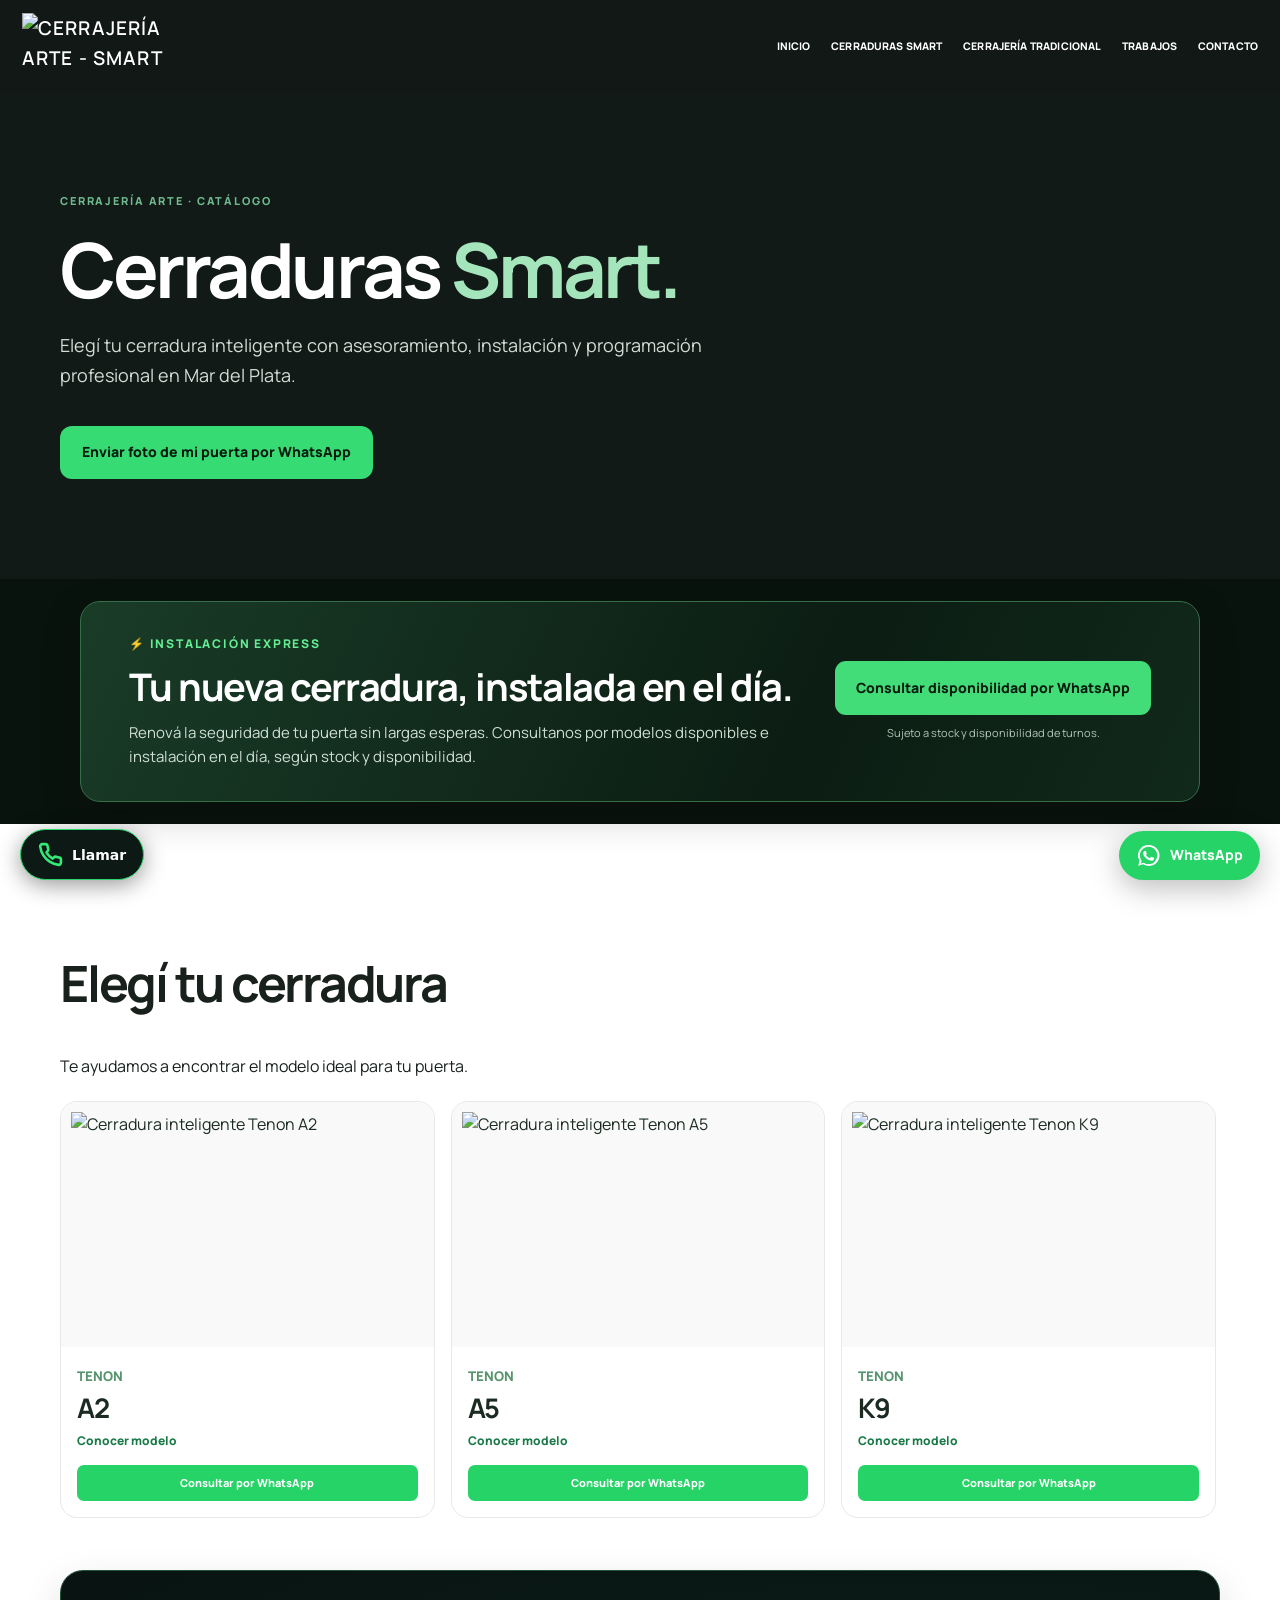
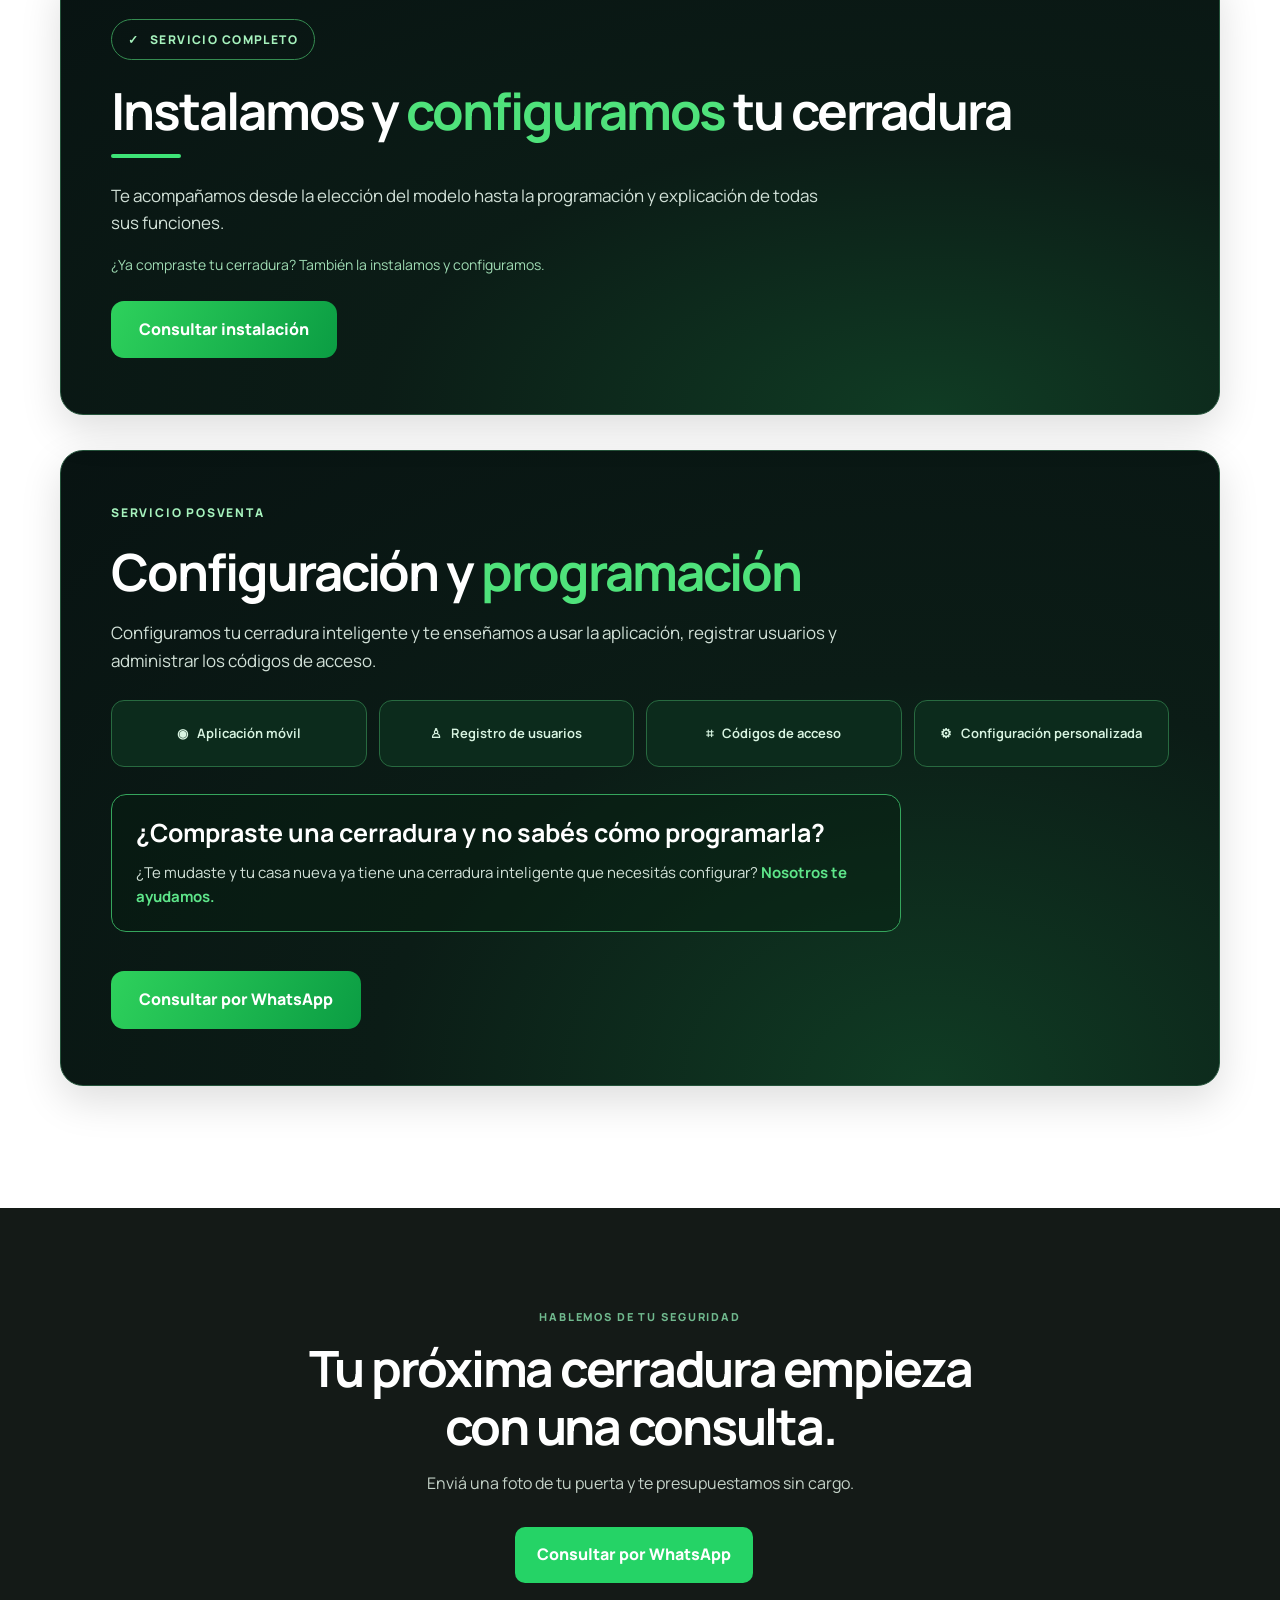
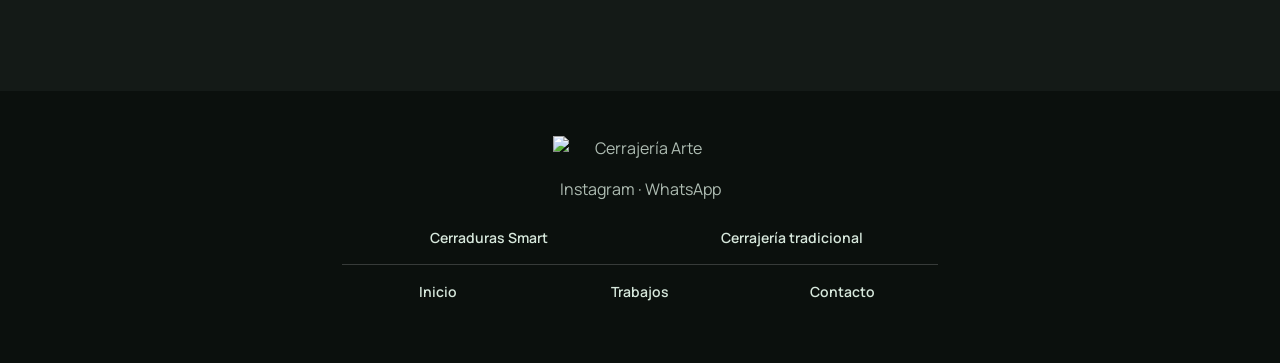
==== cerraduras.html @ bc702920 "Mejorar catálogo con consulta directa por foto de puerta" ====
<!doctype html><html lang="es"><head><meta charset="utf-8"><meta name="viewport" content="width=device-width,initial-scale=1"><meta http-equiv="Cache-Control" content="no-cache, no-store, must-revalidate"><title>Catálogo de cerraduras inteligentes | Cerrajería Arte</title><meta name="description" content="Cerrajería Arte en Mar del Plata. Venta, instalación y programación de cerraduras inteligentes Tenon y cerrajería tradicional."><link rel="stylesheet" href="styles.css?v=peek-20261108-19"><style id="mobile-nav-uniform">@media(max-width:767px){body>header nav.main-nav{display:grid!important;grid-template-columns:repeat(2,minmax(0,1fr))!important;gap:8px!important;width:100%!important}body>header nav.main-nav>.nav-dropdown{grid-area:1/1!important}body>header nav.main-nav>a[href*="#servicios"]{grid-area:1/2!important}body>header nav.main-nav>a[href="index.html"]{grid-area:2/1!important}body>header nav.main-nav>a[href*="#trabajos"]{grid-area:2/2!important}body>header nav.main-nav>a[href*="wa.me"]{grid-area:3/1/4/3!important}body>header nav.main-nav>a,body>header nav.main-nav>.nav-dropdown{box-sizing:border-box!important;display:flex!important;align-items:center!important;justify-content:center!important;min-width:0!important;width:100%!important;height:48px!important;min-height:48px!important;padding:5px 7px!important;margin:0!important;border:1px solid #63796a!important;border-radius:9px!important;background:#1b2c21!important;color:#fff!important;box-shadow:none!important;text-align:center!important}body>header nav.main-nav>.nav-dropdown>.nav-parent{display:flex!important;align-items:center!important;justify-content:center!important;box-sizing:border-box!important;width:100%!important;height:100%!important;margin:0!important;padding:0!important;border:0!important;border-radius:0!important;background:transparent!important;color:#fff!important;font-size:10px!important;font-weight:800!important;line-height:1.2!important;letter-spacing:0!important;white-space:normal!important}body>header nav.main-nav>a{font-size:10px!important;font-weight:800!important;line-height:1.2!important;letter-spacing:0!important;white-space:normal!important}body>header nav.main-nav>.nav-dropdown>.submenu{display:none!important}}</style><style id="catalog-mobile-peek-20261108">@media(max-width:767px){html body #modelos .products{display:flex!important;flex-wrap:nowrap!important;gap:11px!important;overflow-x:auto!important;scroll-snap-type:x mandatory!important;padding-right:0!important}html body #modelos .products>.product{flex:0 0 43%!important;width:43%!important;min-width:43%!important;max-width:43%!important;scroll-snap-align:start!important}}</style><style id="products-peek-20261108-final">@media(max-width:767px){html body .products#products-carousel,html body #modelos .products{display:flex!important;flex-wrap:nowrap!important;gap:10px!important;overflow-x:auto!important;scroll-snap-type:x mandatory!important;justify-content:flex-start!important}html body .products#products-carousel>a.product,html body #modelos .products>a.product{box-sizing:border-box!important;flex:0 0 39%!important;width:39%!important;min-width:39%!important;max-width:39%!important;scroll-snap-align:start!important}}</style><style id="catalog-install-no-image-20261108">body .catalog-install{display:block!important;position:relative!important;max-width:1200px!important;margin:35px auto!important;padding:0!important;min-height:0!important;overflow:hidden!important;border-radius:23px!important;border:1px solid #24533a!important;background:radial-gradient(ellipse at 75% 100%,#103c24 0%,#0b1c16 45%,#081312 100%)!important;box-shadow:0 15px 40px #0002!important}body .catalog-install>img{display:none!important}body .catalog-install .catalog-install-copy{box-sizing:border-box!important;width:100%!important;max-width:none!important;margin:0!important;padding:48px 50px!important;background:transparent!important;border:0!important;box-shadow:none!important;color:#fff!important}body .catalog-install .catalog-install-badge{display:inline-block!important;padding:10px 16px!important;border:1px solid #358c51!important;border-radius:50px!important;color:#a6f2bd!important;font-size:12px!important;font-weight:800!important;letter-spacing:.12em!important}body .catalog-install h2{font-size:clamp(32px,4vw,54px)!important;line-height:1.1!important;letter-spacing:-.04em!important;margin:22px 0 16px!important;color:#fff!important}body .catalog-install h2 em{font-style:normal!important;color:#4fe27b!important}body .catalog-install .catalog-install-rule{width:70px!important;height:4px!important;border-radius:8px!important;background:#3ee477!important;margin:0 0 24px!important}body .catalog-install p{color:#d2e1d8!important;line-height:1.6!important;max-width:720px!important;font-size:17px!important;margin:0 0 18px!important}body .catalog-install .catalog-install-extra{font-size:14px!important;color:#9fdbb3!important}body .catalog-install .btn{display:inline-flex!important;align-items:center!important;justify-content:center!important;padding:16px 28px!important;border-radius:13px!important;background:linear-gradient(115deg,#2ed15c,#0b9d43)!important;color:#fff!important;font-weight:800!important;text-decoration:none!important;margin-top:6px!important}@media(max-width:767px){body .catalog-install{margin:25px 14px!important;border-radius:19px!important}body .catalog-install .catalog-install-copy{padding:29px 20px 31px!important}body .catalog-install h2{font-size:clamp(30px,7.3vw,40px)!important}body .catalog-install p{font-size:15px!important}body .catalog-install .catalog-install-extra{font-size:13px!important}body .catalog-install .btn{width:100%!important;box-sizing:border-box!important;font-size:15px!important}}</style><style id="programacion-dark-no-photo-20261108">body .programacion{display:block!important;max-width:1200px!important;min-height:0!important;margin:32px auto!important;padding:0!important;overflow:hidden!important;border-radius:23px!important;border:1px solid #24533a!important;background:radial-gradient(ellipse at 75% 100%,#103c24 0%,#0b1c16 45%,#081312 100%)!important;color:#fff!important;box-shadow:0 15px 40px #0002!important}body .programacion>img{display:none!important}body .programacion .programacion-inner{display:block!important;width:100%!important;max-width:none!important;box-sizing:border-box!important;margin:0!important;padding:48px 50px!important;background:transparent!important}body .programacion .programacion-label{color:#a6f2bd!important;font-size:12px!important;font-weight:800!important;letter-spacing:.15em!important}body .programacion h2{font-size:clamp(32px,4vw,54px)!important;line-height:1.1!important;letter-spacing:-.04em!important;color:#fff!important;margin:18px 0 20px!important}body .programacion h2 em{color:#4fe27b!important;font-style:normal!important}body .programacion .programacion-lead{max-width:760px!important;font-size:17px!important;line-height:1.6!important;color:#d2e1d8!important;margin:0 0 26px!important}body .programacion-benefits{display:grid!important;grid-template-columns:repeat(4,minmax(0,1fr))!important;gap:12px!important;margin:22px 0 27px!important}body .programacion-benefits span{display:flex!important;align-items:center!important;justify-content:center!important;min-height:67px!important;box-sizing:border-box!important;padding:12px!important;border:1px solid #286a40!important;border-radius:13px!important;background:#0c2b1c!important;color:#d8f4e1!important;font-size:13px!important;font-weight:650!important;text-align:center!important}body .programacion-question{max-width:790px!important;padding:22px 24px!important;border:1px solid #35a55c!important;border-radius:15px!important;background:rgba(5,30,17,.4)!important;margin:0 0 25px!important}body .programacion-question strong{display:block!important;font-size:clamp(19px,2.2vw,25px)!important;color:#fff!important;line-height:1.3!important}body .programacion-question p{font-size:15px!important;color:#d2e1d8!important;line-height:1.6!important;margin:12px 0 0!important}body .programacion-question b{color:#5ee68a!important}body .programacion .programacion-btn{display:inline-flex!important;justify-content:center!important;align-items:center!important;padding:16px 28px!important;background:linear-gradient(115deg,#2ed15c,#0b9d43)!important;border-radius:13px!important;color:white!important;text-decoration:none!important;font-weight:800!important}@media(max-width:767px){body .programacion{margin:25px 14px!important;border-radius:19px!important}body .programacion .programacion-inner{padding:29px 20px 31px!important}body .programacion h2{font-size:clamp(30px,7.3vw,40px)!important}body .programacion .programacion-lead{font-size:15px!important}body .programacion-benefits{grid-template-columns:repeat(2,minmax(0,1fr))!important;gap:9px!important}body .programacion-benefits span{font-size:12px!important;padding:10px 8px!important;min-height:61px!important}body .programacion-question{padding:18px 16px!important}body .programacion-question strong{font-size:19px!important}body .programacion-question p{font-size:14px!important}body .programacion .programacion-btn{width:100%!important;box-sizing:border-box!important;font-size:15px!important}}</style><style id="arte-footer-menu-20261108">footer .arte-footer-nav{display:flex!important;justify-content:center!important;align-items:center!important;flex-wrap:wrap!important;gap:12px 28px!important;margin:25px auto 18px!important;padding:0 16px!important;max-width:850px!important}footer .arte-footer-nav a{color:#d7e8dc!important;text-decoration:none!important;font-size:14px!important;font-weight:600!important;line-height:1.6!important;transition:color .2s!important}footer .arte-footer-nav a:hover,footer .arte-footer-nav a:focus{color:#4fe27b!important}footer .footer-logo{display:block!important;margin-left:auto!important;margin-right:auto!important}@media(max-width:650px){footer .arte-footer-nav{display:grid!important;grid-template-columns:repeat(2,minmax(0,1fr))!important;gap:16px 12px!important;margin:28px auto 20px!important;max-width:360px!important}footer .arte-footer-nav a{font-size:14px!important;text-align:center!important}footer .arte-footer-nav a:last-child{grid-column:1/-1!important}}</style><style id="arte-footer-rows-20261108">footer .arte-footer-nav{display:grid!important;grid-template-columns:repeat(6,minmax(0,1fr))!important;gap:12px 8px!important;max-width:650px!important;margin:25px auto 18px!important;padding:0 12px!important;align-items:center!important}footer .arte-footer-nav a{min-width:0!important;box-sizing:border-box!important;text-align:center!important;font-size:13px!important;line-height:1.35!important;white-space:normal!important}footer .arte-footer-nav a:nth-child(2),footer .arte-footer-nav a:nth-child(3){grid-row:1!important;grid-column:span 3!important}footer .arte-footer-nav a:nth-child(1),footer .arte-footer-nav a:nth-child(4),footer .arte-footer-nav a:nth-child(5){grid-row:2!important;grid-column:span 2!important}@media(max-width:650px){footer .arte-footer-nav{grid-template-columns:repeat(6,minmax(0,1fr))!important;max-width:400px!important;gap:19px 6px!important}footer .arte-footer-nav a{font-size:12px!important}footer .arte-footer-nav a:nth-child(5){grid-column:span 2!important}}</style><style id="arte-footer-two-real-rows">footer nav.arte-footer-nav{display:flex!important;flex-direction:column!important;align-items:stretch!important;justify-content:center!important;gap:0!important;width:100%!important;max-width:620px!important;margin:25px auto 16px!important;padding:0 12px!important;box-sizing:border-box!important}footer nav.arte-footer-nav .arte-footer-row{display:grid!important;width:100%!important;align-items:center!important;gap:10px!important}footer nav.arte-footer-nav .arte-footer-row-primary{grid-template-columns:repeat(2,minmax(0,1fr))!important;padding:0 0 17px!important;border-bottom:1px solid rgba(255,255,255,.18)!important}footer nav.arte-footer-nav .arte-footer-row-secondary{grid-template-columns:repeat(3,minmax(0,1fr))!important;padding:17px 0 0!important}footer nav.arte-footer-nav .arte-footer-row a{display:block!important;grid-row:auto!important;grid-column:auto!important;text-align:center!important;font-size:clamp(11px,2.9vw,14px)!important;line-height:1.4!important;color:#d7e8dc!important;text-decoration:none!important;font-weight:600!important;white-space:normal!important}footer nav.arte-footer-nav .arte-footer-row a:hover{color:#4fe27b!important}</style><style id="arte-floating-call-20261108">a.arte-floating-call{position:fixed!important;left:18px!important;bottom:20px!important;z-index:9998!important;display:flex!important;align-items:center!important;justify-content:center!important;gap:9px!important;background:#0c1914!important;color:#fff!important;border:1.5px solid #28d66c!important;border-radius:999px!important;padding:12px 17px!important;text-decoration:none!important;font:700 14px/1.2 system-ui,-apple-system,sans-serif!important;box-shadow:0 5px 22px #0006!important;min-height:50px!important;box-sizing:border-box!important}a.arte-floating-call svg{width:22px!important;height:22px!important;fill:none!important;stroke:#35e979!important;stroke-width:2.5!important;stroke-linecap:round!important;stroke-linejoin:round!important;flex-shrink:0!important}@media(max-width:500px){a.arte-floating-call{left:12px!important;bottom:18px!important;padding:12px 14px!important;font-size:13px!important}}</style><style id="arte-call-align-wa-20261108">body>a.arte-floating-call{bottom:20px!important;left:20px!important;right:auto!important;min-height:0!important;padding:12px 17px!important;line-height:normal!important;font-size:14px!important}body>a.arte-floating-call svg{width:25px!important;height:25px!important}@media(max-width:850px){body>a.arte-floating-call{bottom:14px!important;left:14px!important}}@media(max-width:650px){body>a.arte-floating-call{bottom:12px!important;left:12px!important;padding:10px 13px!important;font-size:12px!important}body>a.arte-floating-call svg{width:22px!important;height:22px!important}}</style><style id="arte-instalacion-dia-20261108">.arte-express-section{padding:22px 20px!important;background:#09130d!important}.arte-express-panel{max-width:1120px;margin:0 auto;padding:32px clamp(20px,4vw,48px);border:1px solid #376e48;border-radius:20px;background:linear-gradient(115deg,#193c27 0%,#0c1d13 65%,#10291a 100%);display:flex;align-items:center;justify-content:space-between;gap:28px;box-shadow:0 14px 40px #0003}.arte-express-copy{flex:1;min-width:0}.arte-express-kicker{display:flex;align-items:center;gap:8px;color:#65ed92;font-size:12px;letter-spacing:.15em;font-weight:800;text-transform:uppercase}.arte-express-panel h2{color:#fff!important;font-size:clamp(25px,3.2vw,38px)!important;line-height:1.15!important;letter-spacing:-.035em!important;margin:12px 0!important}.arte-express-panel p{color:#d0dfd3!important;font-size:15px!important;line-height:1.6!important;margin:0!important;max-width:690px}.arte-express-action{display:flex;flex-direction:column;align-items:center;gap:9px;flex-shrink:0}.arte-express-action a{display:inline-block;text-decoration:none;background:#42dc78;color:#071c0d!important;font-weight:800;font-size:14px;padding:16px 21px;border-radius:11px;text-align:center;white-space:nowrap}.arte-express-action small{font-size:11px;color:#b4c6b8;text-align:center}@media(max-width:720px){.arte-express-section{padding:14px 14px!important}.arte-express-panel{padding:26px 21px;display:flex;flex-direction:column;align-items:stretch;gap:20px}.arte-express-panel h2{font-size:clamp(26px,7vw,34px)!important}.arte-express-panel p{font-size:14px!important}.arte-express-action a{width:100%;box-sizing:border-box;white-space:normal}}</style><style id="arte-catalog-conversion-20261108">.arte-catalog-hero-cta{display:inline-flex;align-items:center;justify-content:center;background:#36db73;color:#071a0e!important;text-decoration:none;font-size:14px;font-weight:800;padding:15px 22px;border-radius:12px;margin-top:18px;max-width:100%;box-sizing:border-box;text-align:center}.catalog-hero .wrap>p{max-width:660px;line-height:1.65}@media(max-width:700px){.arte-catalog-hero-cta{width:100%;font-size:13px}}</style></head><body><header><a href="index.html" class="brand logo-brand" style="flex:0 0 145px!important;width:145px!important;max-width:145px!important;height:68px!important;min-height:0!important;overflow:visible!important;"><img src="https://cerrajeriaartemdp.wordpress.com/wp-content/uploads/2026/11/logo-arte-recortado.png" alt="Cerrajería Arte - Smart Security" style="width:145px!important;max-width:145px!important;min-width:0!important;height:auto!important;max-height:66px!important;transform:none!important;object-fit:contain!important;"></a><nav class="main-nav" aria-label="Menú principal"><a href="index.html?v=nav-consistent-35">INICIO</a><div class="nav-dropdown"><a class="nav-parent" href="cerraduras.html?v=nav-consistent-35">CERRADURAS SMART </a><a class="nav-parent-duplicate" href="cerraduras.html?v=nav-consistent-35" style="display:none"></a><div class="submenu"><a href="cerraduras.html#modelos">Modelos disponibles</a><a href="cerraduras.html#instalacion">Instalación</a><a href="cerraduras.html#programacion">Configuración y programación</a></div></div><a href="cerrajeria-tradicional.html">CERRAJERÍA TRADICIONAL</a><a href="index.html?v=nav-consistent-35#trabajos">TRABAJOS</a><a href="https://wa.me/5492235591990" target="_blank" rel="noopener">CONTACTO</a></nav></header><main><section class="catalog-hero"><div class="wrap"><span class="eyebrow">CERRAJERÍA ARTE · CATÁLOGO</span><h1>Cerraduras <em>Smart.</em></h1><p>Elegí tu cerradura inteligente con asesoramiento, instalación y programación profesional en Mar del Plata.</p><a class="arte-catalog-hero-cta" href="https://wa.me/5492235591990?text=Hola%2C%20quiero%20saber%20qu%C3%A9%20cerradura%20inteligente%20es%20compatible%20con%20mi%20puerta." target="_blank" rel="noopener">Enviar foto de mi puerta por WhatsApp</a></div></section><section class="arte-express-section" aria-label="Instalación de cerraduras en el día"><div class="arte-express-panel"><div class="arte-express-copy"><span class="arte-express-kicker">⚡ INSTALACIÓN EXPRESS</span><h2>Tu nueva cerradura, instalada en el día.</h2><p>Renová la seguridad de tu puerta sin largas esperas. Consultanos por modelos disponibles e instalación en el día, según stock y disponibilidad.</p></div><div class="arte-express-action"><a href="https://wa.me/5492235591990?text=Hola%2C%20quiero%20consultar%20si%20puedo%20tener%20una%20cerradura%20instalada%20en%20el%20d%C3%ADa." target="_blank" rel="noopener">Consultar disponibilidad por WhatsApp </a><small>Sujeto a stock y disponibilidad de turnos.</small></div></div></section><section class="section wrap" id="modelos"><h2>Elegí tu cerradura</h2><p>Te ayudamos a encontrar el modelo ideal para tu puerta.</p><div class="products"><a class="product" href="tenon-a2.html"><img src="https://cerrajeriaartemdp.wordpress.com/wp-content/uploads/2026/11/a2.webp" alt="Cerradura inteligente Tenon A2" loading="lazy"><div><small>TENON</small><h3>A2</h3><span>Conocer modelo </span><span class="mini-wa" onclick="event.preventDefault();event.stopPropagation();window.open('https://wa.me/5492235591990?text=Hola%2C%20%C2%BFc%C3%B3mo%20est%C3%A1s%3F%20Estoy%20interesado%20en%20la%20cerradura%20Tenon%20A2.%20Quisiera%20saber%20el%20precio%20con%20instalaci%C3%B3n.%20%C2%BFTe%20puedo%20enviar%20una%20foto%20de%20mi%20puerta%3F','_blank')">Consultar por WhatsApp </span></div></a><a class="product" href="tenon-a5.html"><img src="https://cerrajeriaartemdp.wordpress.com/wp-content/uploads/2026/11/a5.webp" alt="Cerradura inteligente Tenon A5" loading="lazy"><div><small>TENON</small><h3>A5</h3><span>Conocer modelo </span><span class="mini-wa" onclick="event.preventDefault();event.stopPropagation();window.open('https://wa.me/5492235591990?text=Hola%2C%20%C2%BFc%C3%B3mo%20est%C3%A1s%3F%20Estoy%20interesado%20en%20la%20cerradura%20Tenon%20A5.%20Quisiera%20saber%20el%20precio%20con%20instalaci%C3%B3n.%20%C2%BFTe%20puedo%20enviar%20una%20foto%20de%20mi%20puerta%3F','_blank')">Consultar por WhatsApp </span></div></a><a class="product" href="tenon-k9.html"><img src="https://cerrajeriaartemdp.wordpress.com/wp-content/uploads/2026/11/k9.webp" alt="Cerradura inteligente Tenon K9" loading="lazy"><div><small>TENON</small><h3>K9</h3><span>Conocer modelo </span><span class="mini-wa" onclick="event.preventDefault();event.stopPropagation();window.open('https://wa.me/5492235591990?text=Hola%2C%20%C2%BFc%C3%B3mo%20est%C3%A1s%3F%20Estoy%20interesado%20en%20la%20cerradura%20Tenon%20K9.%20Quisiera%20saber%20el%20precio%20con%20instalaci%C3%B3n.%20%C2%BFTe%20puedo%20enviar%20una%20foto%20de%20mi%20puerta%3F','_blank')">Consultar por WhatsApp </span></div></a><a class="product" href="tenon-t10.html"><img src="https://cerrajeriaartemdp.wordpress.com/wp-content/uploads/2026/11/t10.webp" alt="Cerradura inteligente Tenon T10" loading="lazy"><div><small>TENON</small><h3>T10</h3><span>Conocer modelo </span><span class="mini-wa" onclick="event.preventDefault();event.stopPropagation();window.open('https://wa.me/5492235591990?text=Hola%2C%20%C2%BFc%C3%B3mo%20est%C3%A1s%3F%20Estoy%20interesado%20en%20la%20cerradura%20Tenon%20T10.%20Quisiera%20saber%20el%20precio%20con%20instalaci%C3%B3n.%20%C2%BFTe%20puedo%20enviar%20una%20foto%20de%20mi%20puerta%3F','_blank')">Consultar por WhatsApp </span></div></a><a class="product" href="tenon-t15.html"><img src="https://cerrajeriaartemdp.wordpress.com/wp-content/uploads/2026/11/t15.webp" alt="Cerradura inteligente Tenon T15" loading="lazy"><div><small>TENON</small><h3>T15</h3><span>Conocer modelo </span><span class="mini-wa" onclick="event.preventDefault();event.stopPropagation();window.open('https://wa.me/5492235591990?text=Hola%2C%20%C2%BFc%C3%B3mo%20est%C3%A1s%3F%20Estoy%20interesado%20en%20la%20cerradura%20Tenon%20T15.%20Quisiera%20saber%20el%20precio%20con%20instalaci%C3%B3n.%20%C2%BFTe%20puedo%20enviar%20una%20foto%20de%20mi%20puerta%3F','_blank')">Consultar por WhatsApp </span></div></a></div><section class="catalog-install" id="instalacion"><div class="catalog-install-copy"><span class="catalog-install-badge">✓ &nbsp; SERVICIO COMPLETO</span><h2>Instalamos y <em>configuramos</em> tu cerradura</h2><div class="catalog-install-rule"></div><p>Te acompañamos desde la elección del modelo hasta la programación y explicación de todas sus funciones.</p><p class="catalog-install-extra">¿Ya compraste tu cerradura? También la instalamos y configuramos.</p><a class="btn" href="https://wa.me/5492235591990?text=Hola%2C%20quiero%20consultar%20por%20instalaci%C3%B3n%20de%20cerraduras.">Consultar instalación </a></div></section><section class="programacion" id="programacion"><div class="programacion-inner"><span class="programacion-label">SERVICIO POSVENTA</span><h2>Configuración y <em>programación</em></h2><p class="programacion-lead">Configuramos tu cerradura inteligente y te enseñamos a usar la aplicación, registrar usuarios y administrar los códigos de acceso.</p><div class="programacion-benefits"><span>◉ &nbsp; Aplicación móvil</span><span>♙ &nbsp; Registro de usuarios</span><span>⌗ &nbsp; Códigos de acceso</span><span>⚙ &nbsp; Configuración personalizada</span></div><div class="programacion-question"><strong>¿Compraste una cerradura y no sabés cómo programarla?</strong><p>¿Te mudaste y tu casa nueva ya tiene una cerradura inteligente que necesitás configurar? <b>Nosotros te ayudamos.</b></p></div><a class="btn programacion-btn" href="https://wa.me/5492235591990?text=Hola%2C%20necesito%20ayuda%20para%20configurar%20o%20programar%20una%20cerradura%20inteligente.">Consultar por WhatsApp </a></div></section><p class="note"></p></section><section class="contact" id="contacto"><span class="eyebrow">HABLEMOS DE TU SEGURIDAD</span><h2>Tu próxima cerradura empieza con una consulta.</h2><p>Enviá una foto de tu puerta y te presupuestamos sin cargo.</p><a class="btn" href="https://wa.me/5492235591990?text=Hola%2C%20les%20env%C3%ADo%20una%20foto%20de%20mi%20puerta%20para%20pedir%20presupuesto.">Consultar por WhatsApp </a></section></main><a class="floating-wa" href="https://wa.me/5492235591990?text=Hola%2C%20quiero%20hacer%20una%20consulta%20y%20pedir%20presupuesto." aria-label="Consultar por WhatsApp" target="_blank" rel="noopener"><svg viewBox="0 0 32 32" aria-hidden="true"><path fill="currentColor" d="M16 2.5A13.4 13.4 0 0 0 4.5 22.8L2.8 29l6.4-1.7A13.5 13.5 0 1 0 16 2.5Zm0 24.5a11 11 0 0 1-5.6-1.5l-.4-.2-3.8 1 1-3.7-.3-.4a11.1 11.1 0 1 1 9.1 4.8Zm6.1-8.2c-.3-.2-2-1-2.3-1.1-.3-.1-.5-.2-.7.2-.2.3-.8 1.1-1 1.3-.2.2-.4.3-.7.1-2-.9-3.4-2.1-4.5-4-.3-.4.3-.4.8-1.5.1-.2 0-.5-.1-.7l-1-2.4c-.3-.6-.5-.5-.7-.5h-.6c-.2 0-.6.1-.9.4-.3.4-1.2 1.2-1.2 2.8 0 1.7 1.2 3.3 1.4 3.5.2.2 2.4 3.6 5.8 4.9 2.2.9 3.1 1 4.2.9.7-.1 2-1 2.3-2 .3-.9.3-1.7.2-1.9-.1-.2-.3-.3-.6-.5Z"/></svg><span>WhatsApp</span></a><footer><img class="footer-logo" src="https://cerrajeriaartemdp.wordpress.com/wp-content/uploads/2026/11/logo-arte-recortado.png" alt="Cerrajería Arte"><p><a href="https://www.instagram.com/cerrajeriaartemdp/">Instagram</a> · <a href="https://wa.me/5492235591990">WhatsApp</a></p><nav class="arte-footer-nav" aria-label="Menú del pie de página"><div class="arte-footer-row arte-footer-row-primary"><a href="cerraduras.html">Cerraduras Smart</a><a href="cerrajeria-tradicional.html">Cerrajería tradicional</a></div><div class="arte-footer-row arte-footer-row-secondary"><a href="index.html">Inicio</a><a href="index.html#trabajos">Trabajos</a><a href="https://wa.me/5492235591990" target="_blank" rel="noopener">Contacto</a></div></nav></footer><script src="script.js" defer></script><a class="arte-floating-call" href="tel:+542235591990" aria-label="Llamar al 223 559-1990"><svg viewBox="0 0 24 24" aria-hidden="true"><path d="M22 16.92v3a2 2 0 0 1-2.18 2 19.8 19.8 0 0 1-8.63-3.07 19.5 19.5 0 0 1-6-6A19.8 19.8 0 0 1 2.12 4.18 2 2 0 0 1 4.11 2h3a2 2 0 0 1 2 1.72c.12.96.35 1.9.68 2.79a2 2 0 0 1-.45 2.11L8.09 9.91a16 16 0 0 0 6 6l1.29-1.25a2 2 0 0 1 2.11-.45c.89.33 1.83.56 2.79.68A2 2 0 0 1 22 16.92z"/></svg><span>Llamar</span></a></body></html>
---- styles.css ----
@import url('https://fonts.googleapis.com/css2?family=Manrope:wght@400;500;600;700;800&display=swap');*{box-sizing:border-box}html{scroll-behavior:smooth}body{margin:0;font:16px/1.6 Manrope,Arial,sans-serif;color:#19211d}a{text-decoration:none;color:inherit}img{max-width:100%;display:block}.wrap{width:min(1160px,calc(100% - 40px));margin:auto}header{background:#111816;color:white;padding:20px max(20px,calc((100% - 1160px)/2));display:flex;justify-content:space-between;align-items:center;gap:25px}.brand{font-size:19px;text-transform:uppercase;letter-spacing:.06em;font-weight:600}.brand b{color:#80d6a5}.brand small{display:block;font-size:9px;letter-spacing:.2em;color:#a3b4a9}nav{display:flex;flex-wrap:wrap;gap:20px;font-size:12px;font-weight:700}nav a:hover{color:#80d6a5}.hero{min-height:640px;color:white;display:flex;align-items:center;background:linear-gradient(90deg,#090e0cf5,#090e0cc7 48%,#090e0c22),url('https://cerrajeriaartemdp.wordpress.com/wp-content/uploads/2026/11/a_high_resolution_professional_product_architectu.png') center/cover}.hero .wrap{padding:90px 0}.eyebrow{color:#70b98e;font-size:11px;font-weight:800;letter-spacing:.17em;display:block;text-transform:uppercase}h1,h2,h3{line-height:1.15;letter-spacing:-.045em}h1{font-size:clamp(40px,6vw,76px);max-width:750px}h2{font-size:clamp(31px,4vw,50px)}h3{font-size:24px}em{font-style:normal;color:#a4e5bc}.hero p,.catalog-hero p{font-size:18px;color:#d2ddd6;max-width:560px}.btn{display:inline-block;background:#25d366;color:#0a341d;font-weight:800;padding:15px 22px;border-radius:8px;margin:14px 12px 8px 0}.outline{display:inline-block;border:1px solid #7e9286;color:white;padding:14px 20px;border-radius:8px}.section{padding:90px 0}.two{display:grid;grid-template-columns:repeat(2,1fr);gap:20px}.two article{border-radius:14px;background:#f5f7f6;overflow:hidden}.two img{width:100%;height:300px;object-fit:cover}.two article div{padding:26px}.two p,.note{color:#69776e}.two a{font-weight:800;color:#167d48}.dark,.catalog-hero{background:#111a16;color:white}.products{display:grid;grid-template-columns:repeat(5,minmax(0,1fr));gap:14px;margin:34px 0}.product{border-radius:12px;background:white;color:#1b2b21;overflow:hidden;border:1px solid #e4eae6;transition:transform .2s}.product:hover{transform:translateY(-4px)}.product img{width:100%;height:205px;object-fit:contain;background:#f8f9f8;padding:10px}.product div{padding:16px}.product small{color:#57936e;font-weight:800}.product h3{margin:4px 0;font-size:27px}.product span{font-size:12px;color:#197a48;font-weight:800}.gallery{display:grid;grid-template-columns:repeat(3,1fr);gap:15px}.gallery img{width:100%;height:280px;object-fit:cover;border-radius:12px}.reviews{background:#f4f7f5}.arrows{text-align:right}.arrows button{border:1px solid #d1dcd4;background:white;border-radius:50%;width:45px;height:45px;font-size:22px;cursor:pointer;margin:4px}.track{display:flex;gap:16px;overflow-x:auto;scroll-snap-type:x mandatory;scrollbar-width:none;padding:15px 0}.track blockquote{margin:0;flex:0 0 calc((100% - 32px)/3);background:white;border-radius:14px;padding:26px;scroll-snap-align:start}.track strong{color:#caa200}.track p{font-weight:700}.track small{color:#69766c}.contact{text-align:center;background:#17211b;color:white;padding:100px 20px}.contact h2{max-width:750px;margin:15px auto}.contact p{color:#c4d2c8}footer{background:#0b100d;color:#aebcb2;text-align:center;padding:45px 20px}.catalog-hero{padding:100px 0}.catalog-hero h1{margin:16px 0}.model{display:grid;grid-template-columns:1fr 1fr;gap:50px;align-items:center;padding:85px 0}.model img{width:100%;height:440px;object-fit:contain;background:#f5f7f6;border-radius:15px;padding:30px}.model h1{font-size:70px}.model p{color:#69766d}@media(max-width:850px){header{display:block;text-align:center}nav{justify-content:center;margin-top:16px}.products{grid-template-columns:repeat(3,1fr)}.track blockquote{flex-basis:48%}}@media(max-width:600px){nav{gap:12px;font-size:11px}.hero{min-height:680px;align-items:end;background:linear-gradient(0deg,#090e0cf5,#090e0cd9 45%,#090e0c33),url('https://cerrajeriaartemdp.wordpress.com/wp-content/uploads/2026/11/a_high_resolution_professional_product_architectu.png') 70% center/auto 100%}.hero .wrap{padding:70px 0 40px}.hero h1{font-size:43px}.hero p{font-size:16px}.section{padding:65px 0}.two,.model{grid-template-columns:1fr}.products{grid-template-columns:repeat(2,minmax(0,1fr));gap:10px}.product img{height:150px}.product div{padding:12px}.gallery{grid-template-columns:repeat(2,1fr);gap:9px}.gallery img{height:180px}.track blockquote{flex-basis:87%}.model{gap:20px;padding:60px 0}.model h1{font-size:50px}.model img{height:300px}}
/* Identidad visual Cerrajería Arte: adaptación de la web WordPress */
.logo-brand img{width:190px;height:65px;object-fit:contain;object-position:left center}.footer-logo{width:175px;max-height:75px;object-fit:contain;margin:0 auto 15px}.nav-wa{background:#25d366;color:#fff!important;padding:10px 16px;border-radius:10px;font-weight:800}.floating-wa{position:fixed;right:20px;bottom:20px;z-index:99;background:#25d366;color:white;display:flex;align-items:center;gap:9px;padding:12px 17px;border-radius:100px;box-shadow:0 8px 30px #0004;font-size:14px;font-weight:800}.floating-wa svg{width:25px;height:25px}.hero h1{font-size:clamp(38px,4.5vw,64px);font-weight:800;line-height:1.08}.hero-proof{font-size:13px!important;margin-top:20px}.two article{text-align:center;background:#fff}.two article img{max-width:330px;width:100%;height:310px;object-fit:contain;margin:auto;border-radius:14px}.two article div{padding:16px}.two article .btn{font-size:14px;color:#fff}.btn{color:#fff!important;border-radius:10px}.reviews{background:#fff}.track blockquote{background:#141a17;color:#fff;text-align:center}.track small{color:#c4cfc6}.consultation{background:#141a17;color:white}.consultation-grid{display:grid;grid-template-columns:1fr 1fr;gap:65px;align-items:center}.consultation-grid img{height:410px;width:100%;object-fit:cover;border-radius:15px}.consultation-grid p{color:#d6e0d8}.catalog-install{display:grid;grid-template-columns:1fr 1fr;align-items:center;gap:35px;margin-top:70px;padding:35px;background:#111a16;color:white;border-radius:16px}.catalog-install img{width:100%;height:330px;object-fit:cover;border-radius:12px}.mini-wa{display:block;background:#25d366;color:white!important;padding:9px 6px;border-radius:7px;margin-top:12px;text-align:center;font-size:11px!important}.contact{background:#141a17}.hero{background:linear-gradient(90deg,#090e0cf5,#090e0ca8 48%,#090e0c22),url('https://cerrajeriaartemdp.wordpress.com/wp-content/uploads/2026/11/a_high_resolution_professional_product_architectu.png') center/cover}@media(max-width:600px){header{padding:14px 16px}.logo-brand img{width:170px;height:56px;object-position:center;margin:auto}.nav-wa{padding:7px 12px}.floating-wa{bottom:14px;right:14px}.hero{background:linear-gradient(0deg,#090e0cf5,#090e0cc7 42%,#090e0c38),url('https://cerrajeriaartemdp.wordpress.com/wp-content/uploads/2026/11/a_high_resolution_professional_product_architectu.png') 70% center/auto 100%}.hero h1{font-size:38px}.two article img{height:245px}.consultation-grid,.catalog-install{grid-template-columns:1fr}.consultation-grid img,.catalog-install img{height:260px}.catalog-install{padding:20px}}

/* Navegación igualada a WordPress y logo ampliado */
.logo-brand img{width:245px;height:82px;max-width:none;object-fit:contain;object-position:left center}header{gap:26px}.main-nav{display:flex;align-items:center;justify-content:flex-end;gap:22px;flex-wrap:wrap}.main-nav>a,.nav-parent{font-size:12px;font-weight:800;letter-spacing:.015em;white-space:nowrap;color:#fff}.main-nav>a:hover,.nav-parent:hover{color:#8ce5b3}.nav-dropdown{position:relative}.chevron{font-size:16px;padding-left:4px}.submenu{position:absolute;top:100%;left:0;z-index:50;min-width:240px;background:#17211c;border:1px solid #34463a;border-radius:9px;box-shadow:0 12px 25px #0006;display:none;padding:8px 0}.submenu a{display:block;padding:11px 16px;color:#fff;font-size:12px;font-weight:700;white-space:nowrap}.submenu a:hover{background:#26392d;color:#8ce5b3}.nav-dropdown:hover .submenu,.nav-dropdown:focus-within .submenu{display:block}.programacion{display:grid;grid-template-columns:1fr 1fr;gap:36px;align-items:center;padding:60px 0}.programacion img{width:100%;height:340px;object-fit:cover;border-radius:14px}#modelos,#instalacion,#programacion{scroll-margin-top:25px}@media(max-width:1050px){header{flex-direction:column;gap:5px}.logo-brand img{margin:auto;width:245px;height:80px}.main-nav{justify-content:center;gap:15px}}@media(max-width:600px){.logo-brand img{width:220px;height:74px}.main-nav{gap:12px 15px}.main-nav>a,.nav-parent{font-size:10px}.submenu{left:auto;right:0;min-width:225px}.nav-dropdown:focus-within .submenu{display:block}.programacion{grid-template-columns:1fr;padding:45px 0}.programacion img{height:245px}}

/* Header v2: logo grande y navegación ordenada */
header{display:flex!important;flex-direction:row!important;align-items:center!important;justify-content:space-between!important;gap:30px!important;padding:12px max(22px,calc((100% - 1350px)/2))!important;min-height:116px}.logo-brand{display:block;flex:0 0 315px;min-width:0}.logo-brand img{display:block!important;width:315px!important;max-width:100%!important;height:95px!important;object-fit:contain!important;object-position:center!important;margin:0!important}.main-nav{display:flex!important;flex:1 1 auto;align-items:center;justify-content:flex-end!important;flex-wrap:nowrap!important;gap:clamp(10px,1.6vw,24px)!important;margin:0!important}.main-nav>a,.main-nav .nav-parent{font-size:clamp(10px,.82vw,13px)!important;white-space:nowrap;font-weight:800}.nav-dropdown{position:relative}.submenu{display:none;top:calc(100% + 8px);padding:8px 0;left:0}.nav-dropdown:hover .submenu,.nav-dropdown:focus-within .submenu,.nav-dropdown.is-open .submenu{display:block}.submenu a{white-space:nowrap}.nav-parent{display:inline-flex;align-items:center;gap:4px}.nav-toggle{border:0;background:transparent;color:white;font-size:17px;cursor:pointer;padding:5px 7px;display:inline-block}.nav-toggle:hover{color:#80d6a5}@media(max-width:1120px){header{flex-direction:column!important;gap:5px!important;padding:14px 18px!important}.logo-brand{flex:none;width:320px;max-width:90%}.logo-brand img{width:320px!important;height:100px!important;margin:0 auto!important}.main-nav{width:100%;justify-content:center!important;flex-wrap:wrap!important;gap:10px 19px!important}.main-nav>a,.main-nav .nav-parent{font-size:12px!important}}@media(max-width:600px){header{padding:12px 12px 18px!important}.logo-brand{width:300px;max-width:94%}.logo-brand img{width:300px!important;height:100px!important}.main-nav{display:grid!important;grid-template-columns:repeat(2,minmax(0,1fr));width:100%;gap:8px!important;align-items:stretch}.main-nav>a,.main-nav>.nav-dropdown{display:flex;justify-content:center;align-items:center;text-align:center;min-height:42px;padding:8px 5px;border:1px solid #314038;border-radius:7px}.main-nav>a,.main-nav .nav-parent{font-size:10px!important;line-height:1.3;white-space:normal}.main-nav>.nav-dropdown{position:relative}.nav-toggle{font-size:20px;padding:2px}.main-nav>a:last-child{grid-column:1/-1;background:#25d366;color:white!important;border:0}.submenu{left:0!important;right:auto!important;top:100%;width:max-content;max-width:90vw;min-width:220px;z-index:200}.submenu a{text-align:left}.nav-dropdown:hover:not(.is-open) .submenu{display:none}.nav-dropdown.is-open .submenu{display:block}}

/* Ajuste fino solicitado: logo realmente visible y flecha discreta */
.logo-brand{overflow:visible!important;display:flex!important;align-items:center!important;justify-content:flex-start!important;flex:0 0 355px!important;width:355px!important}.logo-brand img{width:355px!important;height:112px!important;max-width:none!important;object-fit:contain!important;transform:scale(1.25);transform-origin:left center}.nav-dropdown{display:flex!important;align-items:center!important;justify-content:center!important;gap:0!important}.nav-parent{display:inline-flex!important;align-items:center!important;line-height:1.15!important}.nav-toggle{font-size:12px!important;line-height:1!important;padding:0 0 0 3px!important;vertical-align:middle!important;transform:translateY(-1px);opacity:.75}.nav-toggle:hover{opacity:1}@media(max-width:1120px){.logo-brand{flex:0 0 auto!important;width:340px!important;max-width:90vw!important;justify-content:center!important}.logo-brand img{width:340px!important;height:110px!important;transform:scale(1.18);transform-origin:center center}}@media(max-width:600px){.logo-brand{width:310px!important;max-width:90vw!important}.logo-brand img{width:310px!important;height:104px!important;transform:scale(1.24)}.nav-dropdown{gap:1px!important}.nav-toggle{font-size:11px!important;padding-left:2px!important;transform:translateY(-1px)}}

.nav-toggle{display:none!important}.logo-brand{flex:0 0 430px!important;width:430px!important}.logo-brand img{width:430px!important;height:145px!important;transform:scale(1.4)!important;transform-origin:left center!important}header{min-height:165px!important}.nav-dropdown:hover .submenu,.nav-dropdown:focus-within .submenu{display:block!important}@media(max-width:1120px){.logo-brand{width:380px!important;max-width:90vw!important}.logo-brand img{width:380px!important;height:132px!important;transform-origin:center!important}}@media(max-width:600px){.logo-brand{width:340px!important}.logo-brand img{width:340px!important;height:125px!important;transform-origin:center!important}}

/* Logo: recorte visual del espacio vacío interno, sin deformarlo */
header .logo-brand{flex:0 0 340px!important;width:340px!important;height:118px!important;max-width:340px!important;overflow:hidden!important;display:flex!important;align-items:center!important;justify-content:center!important;position:relative!important}
header .logo-brand img{display:block!important;width:340px!important;height:118px!important;max-width:none!important;min-width:340px!important;object-fit:contain!important;object-position:center!important;transform:scale(2.05)!important;transform-origin:center center!important;margin:0!important}
header{min-height:140px!important;gap:24px!important}
@media(max-width:1120px){header .logo-brand{flex:0 0 auto!important;width:340px!important;height:118px!important;max-width:90vw!important}header .logo-brand img{width:340px!important;height:118px!important;min-width:340px!important;transform:scale(2.05)!important}}
@media(max-width:600px){header .logo-brand{width:320px!important;height:112px!important;max-width:94vw!important}header .logo-brand img{width:320px!important;min-width:320px!important;height:112px!important;transform:scale(2.05)!important}}

/* Logo final optimizado sin márgenes transparentes */
header .logo-brand{flex:0 0 255px!important;width:255px!important;max-width:255px!important;height:114px!important;overflow:visible!important;display:flex!important;align-items:center!important;justify-content:center!important}
header .logo-brand img{width:255px!important;min-width:0!important;max-width:100%!important;height:auto!important;max-height:112px!important;object-fit:contain!important;transform:none!important;margin:0!important}
header{min-height:132px!important}
@media(max-width:1120px){header .logo-brand{flex:0 0 auto!important;width:290px!important;max-width:90vw!important;height:128px!important}header .logo-brand img{width:290px!important;max-height:126px!important;transform:none!important}}
@media(max-width:600px){header .logo-brand{width:290px!important;max-width:92vw!important;height:130px!important}header .logo-brand img{width:290px!important;max-height:128px!important;transform:none!important}}

/* Ajuste intermedio del logo recortado */
header .logo-brand{flex:0 0 205px!important;width:205px!important;max-width:205px!important;height:90px!important}
header .logo-brand img{width:205px!important;max-width:205px!important;height:auto!important;max-height:88px!important;transform:none!important}
header{min-height:108px!important}
@media(max-width:1120px){header .logo-brand{flex:0 0 auto!important;width:235px!important;max-width:90vw!important;height:104px!important}header .logo-brand img{width:235px!important;max-width:235px!important;max-height:102px!important}}
@media(max-width:600px){header .logo-brand{width:235px!important;max-width:90vw!important;height:104px!important}header .logo-brand img{width:235px!important;max-width:235px!important;max-height:102px!important}}

/* Ajuste final: logo ligeramente más pequeño */
header .logo-brand{flex:0 0 185px!important;width:185px!important;max-width:185px!important;height:82px!important}
header .logo-brand img{width:185px!important;max-width:185px!important;height:auto!important;max-height:80px!important;transform:none!important}
header{min-height:100px!important}
@media(max-width:1120px){header .logo-brand{flex:0 0 auto!important;width:215px!important;max-width:90vw!important;height:95px!important}header .logo-brand img{width:215px!important;max-width:215px!important;max-height:93px!important}}
@media(max-width:600px){header .logo-brand{width:215px!important;max-width:90vw!important;height:95px!important}header .logo-brand img{width:215px!important;max-width:215px!important;max-height:93px!important}}

/* Logo 20% más pequeño respecto al ajuste anterior */
header .logo-brand{flex:0 0 148px!important;width:148px!important;max-width:148px!important;height:68px!important}
header .logo-brand img{width:148px!important;max-width:148px!important;height:auto!important;max-height:66px!important;transform:none!important}
header{min-height:88px!important}
@media(max-width:1120px){header .logo-brand{flex:0 0 auto!important;width:172px!important;max-width:90vw!important;height:78px!important}header .logo-brand img{width:172px!important;max-width:172px!important;max-height:76px!important}}
@media(max-width:600px){header .logo-brand{width:172px!important;max-width:90vw!important;height:78px!important}header .logo-brand img{width:172px!important;max-width:172px!important;max-height:76px!important}}

/* Tarjetas de servicios: título arriba y esquinas redondeadas */
#servicios .service-card{overflow:hidden;border-radius:16px;padding:18px;background:#f5f7f6}
#servicios .service-card-title{margin:0 0 16px;font-size:clamp(20px,2.2vw,26px);line-height:1.25}
#servicios .service-card>img{display:block;width:100%;height:300px;object-fit:cover;border-radius:14px}
#servicios .service-card>div{padding:18px 6px 8px}
@media(max-width:600px){#servicios .service-card{padding:14px}#servicios .service-card>img{height:240px}}

/* Asesoramiento e instalación: diseño premium */
.consultation{background:radial-gradient(ellipse at 90% 10%,#20372b 0%,#141a17 48%,#101613 100%);padding:95px 0}
.consultation .consultation-grid{display:grid;grid-template-columns:minmax(0,1fr) minmax(0,1.05fr);gap:clamp(32px,6vw,84px);align-items:center}
.consultation-photo{position:relative;min-width:0}
.consultation .consultation-photo img{height:570px;width:100%;object-fit:cover;border-radius:22px;box-shadow:0 25px 60px #0007}
.consultation-photo-tag{position:absolute;left:18px;bottom:18px;background:#101a15e8;color:#c5efd2;padding:11px 15px;border:1px solid #ffffff30;border-radius:10px;font-size:10px;font-weight:800;letter-spacing:.1em}
.consultation-content h2{font-size:clamp(32px,3.5vw,50px);margin:14px 0 18px;line-height:1.12}
.consultation-content h2 em{color:#9be3b5}
.consultation .consultation-lead{font-size:16px;color:#cad8cf;line-height:1.75;margin-bottom:25px}
.consultation-steps{border-top:1px solid #ffffff25}
.consultation-step{display:flex;gap:18px;padding:18px 0;border-bottom:1px solid #ffffff25}
.consultation-step .step-number{color:#89d6a5;font-weight:800;font-size:14px;letter-spacing:.1em;padding-top:3px}
.consultation-step h3{font-size:17px;letter-spacing:-.02em;margin:0 0 5px}
.consultation .consultation-step p{font-size:13px;line-height:1.55;color:#bdccc2;margin:0}
.consultation-actions{display:flex;flex-wrap:wrap;align-items:center;gap:12px;margin-top:20px}
.consultation-actions .btn{margin:0}
.consultation-secondary{font-size:13px;font-weight:800;color:#b6ebc8;padding:12px 2px}
.consultation .consultation-guarantee{font-size:12px;color:#9dc9ab;margin:13px 0 0}
@media(max-width:800px){.consultation{padding:65px 0}.consultation .consultation-grid{grid-template-columns:1fr;gap:35px}.consultation .consultation-photo img{height:340px}.consultation-content h2{font-size:clamp(30px,7vw,42px)}}
@media(max-width:480px){.consultation .consultation-photo img{height:270px}.consultation-photo-tag{font-size:9px;left:10px;bottom:10px}.consultation-actions .btn{width:100%;text-align:center}}

/* Galería de trabajos reales */
.works-section{padding-top:90px;padding-bottom:95px}
.works-heading{display:flex;align-items:end;justify-content:space-between;gap:24px;margin-bottom:30px}
.works-heading h2{max-width:690px;margin:10px 0 14px}
.works-heading p{color:#65736b;max-width:650px;margin:0}
.works-heading-mark{font-size:10px;letter-spacing:.14em;font-weight:800;color:#6b8c77;white-space:nowrap;margin-bottom:5px}
.works-section .works-gallery{display:grid;grid-template-columns:repeat(3,minmax(0,1fr));gap:18px}
.works-gallery .work-card{position:relative;display:block;overflow:hidden;border-radius:18px;aspect-ratio:4/4.5;background:#1c2922;isolation:isolate;box-shadow:0 10px 30px #14271a12}
.works-gallery .work-card img{display:block;width:100%;height:100%;object-fit:cover;border-radius:0;transition:transform .45s ease,filter .3s ease}
.works-gallery .work-card:hover img{transform:scale(1.055);filter:brightness(.86)}
.work-card-overlay{position:absolute;inset:auto 0 0;padding:48px 19px 18px;background:linear-gradient(transparent,#09120bd9);color:white;display:flex;justify-content:space-between;align-items:end;gap:10px}
.work-card-overlay>span{font-size:10px;font-weight:800;letter-spacing:.12em;color:#b4ebc8}
.work-card-overlay strong{font-size:12px;white-space:nowrap}
.works-footer{display:flex;align-items:center;justify-content:space-between;gap:20px;padding:23px 0 0;flex-wrap:wrap}
.works-footer p{margin:0;font-weight:700}
.works-footer .btn{margin:0}
@media(max-width:800px){.works-section .works-gallery{grid-template-columns:repeat(2,minmax(0,1fr));gap:12px}.works-heading-mark{display:none}}
@media(max-width:480px){.works-section{padding-top:65px;padding-bottom:65px}.works-gallery .work-card{border-radius:13px;aspect-ratio:3/4}.work-card-overlay{padding:38px 10px 12px;display:block}.work-card-overlay>span{display:block;font-size:8px}.work-card-overlay strong{font-size:10px}.works-footer .btn{width:100%;text-align:center}}

/* Reseñas de Google: sección premium */
.reviews-premium{background:#f3f7f4;color:#14221a;padding:95px 0}
.reviews-head{display:grid;grid-template-columns:minmax(0,1fr) 235px;gap:45px;align-items:center;margin-bottom:32px}
.reviews-head h2{margin:12px 0 14px;max-width:700px}
.reviews-head p{margin:0;color:#68796e;max-width:600px}
.reviews-score{background:#14251b;color:white;padding:24px 20px;border-radius:18px;display:flex;flex-direction:column;align-items:center;gap:3px;box-shadow:0 14px 35px #14251b20}
.reviews-score strong{font-size:54px;line-height:1.1;letter-spacing:-.07em}
.reviews-score strong span{font-size:19px;letter-spacing:0;color:#b6cbbd}
.reviews-score .review-stars{font-size:22px;letter-spacing:2px}
.reviews-score small{color:#d2dfd6;font-size:12px}
.reviews-score a{font-size:12px;font-weight:800;color:#a7eac0;margin-top:10px;text-align:center}
.reviews-carousel-head{display:flex;justify-content:space-between;align-items:center;gap:12px}
.reviews-carousel-head>span{font-size:11px;font-weight:800;letter-spacing:.14em;color:#627e6a}
.reviews-premium .track{padding:14px 0 20px;gap:17px}
.reviews-premium .track .review-card{flex:0 0 calc((100% - 34px)/3);min-height:260px;display:flex;flex-direction:column;text-align:left;background:white;color:#17241b;border:1px solid #e0e9e2;border-radius:18px;padding:24px;box-shadow:0 8px 24px #17241b0a}
.review-card-top,.review-card-bottom{display:flex;justify-content:space-between;align-items:center;gap:12px}
.reviews-premium .review-stars{color:#e5ad20;font-weight:800;letter-spacing:2px}
.review-google{font-weight:800;color:#5d7363;font-size:13px}
.reviews-premium .review-card p{font-size:16px;line-height:1.65;font-weight:600;flex:1;margin:19px 0 24px}
.review-card-bottom{border-top:1px solid #e6eee8;padding-top:14px;font-size:11px}
.review-card-bottom span{color:#6e7e73}
.review-card-bottom a{color:#18884c;font-weight:800;white-space:nowrap}
.reviews-disclaimer{font-size:11px;color:#7c8c80;margin:0}
@media(max-width:900px){.reviews-premium .track .review-card{flex-basis:calc((100% - 17px)/2)}}
@media(max-width:640px){.reviews-premium{padding:65px 0}.reviews-head{grid-template-columns:1fr;gap:24px}.reviews-score{align-items:flex-start;max-width:260px}.reviews-premium .track .review-card{flex-basis:88%;min-height:245px}.reviews-head h2{font-size:clamp(30px,8vw,42px)}}

/* Widget de reseñas actualizado automáticamente */
.google-reviews-widget{margin-top:26px;min-height:240px}
.reviews-premium .reviews-head{display:block;margin-bottom:20px}
.reviews-premium .reviews-head p{max-width:720px}

/* Servicios: tarjetas premium */
.services-premium{padding-top:100px;padding-bottom:105px}
.services-heading{text-align:center;max-width:770px;margin:0 auto 42px}
.services-heading h2{margin:12px 0 16px}
.services-heading h2 em{color:#16864d}
.services-heading p{color:#6b7a70;margin:0 auto;max-width:650px}
.services-premium .services-grid{gap:24px;align-items:stretch}
.services-premium .service-card-premium{position:relative;display:flex;flex-direction:column;background:#f3f7f4;border:1px solid #e0e9e2;border-radius:23px;padding:27px;overflow:hidden;text-align:left;transition:transform .3s,box-shadow .3s}
.services-premium .service-card-premium:hover{transform:translateY(-5px);box-shadow:0 22px 42px #14291a18}
.service-topline{display:flex;justify-content:space-between;align-items:center;margin-bottom:17px}
.service-number{font-size:10px;font-weight:800;letter-spacing:.15em;color:#46815a}
.service-icon{display:grid;place-items:center;width:38px;height:38px;border:1px solid #cddfd2;border-radius:50%;font-size:20px;color:#24864b}
.services-premium .service-card-title{font-size:clamp(28px,3.2vw,40px);margin:0 0 6px;line-height:1.1;letter-spacing:-.05em}
.services-premium .service-card-title em{color:#208b51}
.services-premium .service-subtitle{font-size:13px;color:#6c7c70;margin:0 0 20px}
.services-premium .service-image{position:relative;padding:0;background:#e9f0eb;border-radius:16px;overflow:hidden}
.services-premium .service-image img{width:100%;max-width:none;height:260px;object-fit:contain;margin:0;border-radius:0;transition:transform .35s}
.services-premium .service-card-premium:hover .service-image img{transform:scale(1.04)}
.services-premium .service-bottom{display:flex;flex-direction:column;flex:1;padding:19px 0 0}
.services-premium .service-bottom>p{font-size:14px;line-height:1.65;color:#526458;margin:0 0 15px}
.service-features{display:flex;gap:7px;flex-wrap:wrap;margin-bottom:22px}
.service-features span{font-size:10px;font-weight:800;color:#3e7150;background:#e3efe6;border:1px solid #d4e5d8;border-radius:30px;padding:7px 10px}
.services-premium .service-link{display:flex;align-items:center;justify-content:space-between;gap:10px;margin-top:auto;padding:15px 18px;background:#15271c;color:#fff;font-size:13px;font-weight:800;border-radius:11px;transition:background .2s}
.services-premium .service-link:hover{background:#238b50}
.services-premium .service-link span{font-size:21px}
@media(max-width:650px){.services-premium{padding-top:65px;padding-bottom:65px}.services-heading{margin-bottom:28px}.services-premium .services-grid{gap:16px}.services-premium .service-card-premium{padding:20px;border-radius:18px}.services-premium .service-image img{height:220px}}

/* Mobile polish 2026-11-06: layout, touch targets, overflow */
html,body{max-width:100%;overflow-x:clip}
img,iframe{max-width:100%}
@media(max-width:767px){
.wrap{width:calc(100% - 32px);max-width:100%;margin-inline:auto}
header{padding:12px 16px!important;display:flex!important;flex-direction:column;align-items:center;gap:12px;text-align:center}
header .logo-brand{height:auto!important;min-height:0!important;flex:none!important;width:145px!important;max-width:145px!important}
header .logo-brand img{display:block;margin:auto;max-height:66px!important}
header .main-nav{display:flex;justify-content:center;align-items:center;gap:6px 14px;margin:0;width:100%;flex-wrap:wrap;font-size:10px;line-height:1.45}
header .main-nav>a,header .main-nav .nav-parent,header .main-nav .nav-toggle{padding:8px 2px;min-height:36px;display:inline-flex;align-items:center}
header .nav-dropdown{max-width:100%}
header .submenu{z-index:100;max-width:min(90vw,320px)}
h1{font-size:clamp(34px,9vw,46px);overflow-wrap:break-word}
h2{font-size:clamp(29px,8vw,40px);overflow-wrap:break-word}
.hero{min-height:560px}.hero .wrap{padding:70px 0 50px}.hero .btn{max-width:100%;font-size:13px;line-height:1.45}
.section{padding-top:60px;padding-bottom:60px}
.services-premium .services-grid{display:grid;grid-template-columns:minmax(0,1fr);gap:18px}
.services-premium .service-card-premium{min-width:0;padding:19px;border-radius:18px}
.services-premium .service-card-title{font-size:clamp(29px,8vw,37px)}
.services-premium .service-image img{height:220px;width:100%;object-fit:contain}
.services-premium .service-link{font-size:12px;line-height:1.4;min-height:54px}
.services-premium .service-features{gap:6px}.service-features span{font-size:10px;padding:6px 9px}
.products{grid-template-columns:repeat(2,minmax(0,1fr));gap:10px}.product{min-width:0}.product img{height:155px}.product h3{font-size:23px}
.consultation-grid{grid-template-columns:minmax(0,1fr);gap:28px}.consultation-photo{min-width:0}.consultation .consultation-photo img{height:320px;object-fit:cover}.consultation-content{min-width:0}.consultation-actions{display:flex;flex-direction:column;align-items:stretch;gap:10px}.consultation-actions .btn{width:100%;margin:0;text-align:center}.consultation-secondary{text-align:center}
.works-section .works-gallery{grid-template-columns:repeat(2,minmax(0,1fr));gap:10px}.works-gallery .work-card{min-width:0;aspect-ratio:3/4}.works-footer{display:block}.works-footer p{margin-bottom:14px}.works-footer .btn{display:block;margin:0;text-align:center}
.reviews-premium .reviews-head{display:block}.google-reviews-widget{width:100%;max-width:100%;min-width:0;overflow:hidden}
.contact{padding:68px 18px}.contact .btn{max-width:100%;font-size:13px;line-height:1.5}
.floating-wa{right:12px;bottom:12px;padding:10px 13px;font-size:12px}.floating-wa svg{width:22px;height:22px}
footer{padding:35px 16px}.footer-logo{max-width:145px}
.model{grid-template-columns:minmax(0,1fr);gap:24px;padding:48px 0}.model img{height:300px}.model h1{font-size:clamp(40px,11vw,56px)}
.catalog-install{grid-template-columns:minmax(0,1fr);padding:18px;gap:20px}.catalog-install img{height:240px}
}
@media(max-width:380px){header .main-nav{gap:3px 10px;font-size:9px}.wrap{width:calc(100% - 26px)}.services-premium .service-card-premium{padding:15px}.works-gallery .work-card-overlay{padding:26px 7px 8px}.works-gallery .work-card-overlay strong{font-size:9px}.product img{height:125px}.floating-wa span{display:none}}

/* Menú móvil compacto y accesible */
.mobile-menu-toggle{display:none}
@media(max-width:767px){
header{min-height:76px!important;display:grid!important;grid-template-columns:1fr auto!important;gap:12px!important;align-items:center!important;text-align:left!important;padding:10px 18px!important}
header .logo-brand{grid-column:1!important;grid-row:1!important;justify-self:start!important;margin:0!important;width:145px!important;max-width:145px!important;height:60px!important;flex:none!important}
header .logo-brand img{width:145px!important;max-width:145px!important;max-height:60px!important;margin:0!important;object-position:left center!important}
.mobile-menu-toggle{grid-column:2;grid-row:1;display:flex;flex-direction:column;align-items:center;justify-content:center;gap:5px;width:44px;height:44px;border:1px solid #425347;background:#1d2922;color:white;border-radius:11px;cursor:pointer}
.mobile-menu-toggle span{width:20px;height:2px;background:#e9f5eb;border-radius:4px;transition:transform .2s,opacity .2s}
.mobile-menu-toggle[aria-expanded=true] span:first-child{transform:translateY(7px) rotate(45deg)}
.mobile-menu-toggle[aria-expanded=true] span:nth-child(2){opacity:0}
.mobile-menu-toggle[aria-expanded=true] span:last-child{transform:translateY(-7px) rotate(-45deg)}
header .main-nav{grid-column:1/-1;grid-row:2;display:none!important;flex-direction:column!important;align-items:stretch!important;justify-content:flex-start!important;gap:0!important;width:100%!important;margin:0!important;padding:8px 0 6px!important;border-top:1px solid #36443b;font-size:13px!important;text-align:left!important}
header .main-nav.is-open{display:flex!important}
header .main-nav>a,header .main-nav .nav-parent{display:flex!important;width:100%!important;min-height:45px!important;align-items:center!important;padding:12px 8px!important;white-space:normal!important;line-height:1.4!important;border-bottom:1px solid #ffffff18}
header .nav-dropdown{width:100%!important;max-width:100%!important}
header .nav-dropdown .submenu{position:static!important;display:block!important;visibility:visible!important;opacity:1!important;transform:none!important;box-shadow:none!important;background:#1b2820!important;border:0!important;padding:0 0 4px 14px!important;max-width:100%!important;width:100%!important}
header .nav-dropdown .submenu a{display:block!important;color:#c4d9c9!important;font-size:12px!important;padding:9px 10px!important;line-height:1.4!important}
}

/* Igualar Cerraduras Smart al resto del menú móvil */
@media(max-width:767px){
header .main-nav>a,header .main-nav .nav-dropdown>.nav-parent{box-sizing:border-box!important;font-family:inherit!important;font-size:13px!important;font-weight:700!important;letter-spacing:normal!important;text-transform:none!important;line-height:1.4!important;min-height:45px!important;height:auto!important;padding:12px 8px!important;margin:0!important;border-radius:0!important;border-bottom:1px solid #ffffff18!important;background:transparent!important;color:#fff!important;display:flex!important;align-items:center!important;justify-content:flex-start!important;width:100%!important}
header .main-nav .nav-dropdown>.nav-parent::after{font-size:12px!important}
}

/* Navegación móvil visible, sin menú hamburguesa */
@media(max-width:767px){
header{display:flex!important;flex-direction:column!important;align-items:center!important;justify-content:center!important;gap:7px!important;padding:10px 12px 12px!important;min-height:0!important;text-align:center!important}
header .logo-brand{width:145px!important;max-width:145px!important;height:60px!important;flex:none!important;margin:0 auto!important}
header .logo-brand img{width:145px!important;max-width:145px!important;max-height:60px!important;margin:auto!important}
header .mobile-menu-toggle{display:none!important}
header .main-nav,header .main-nav.is-open{display:flex!important;flex-direction:row!important;justify-content:center!important;align-items:center!important;flex-wrap:wrap!important;gap:0 12px!important;width:100%!important;margin:0!important;padding:0!important;border:0!important;font-size:10px!important;line-height:1.4!important;text-align:center!important}
header .main-nav>a,header .main-nav .nav-dropdown>.nav-parent{display:inline-flex!important;align-items:center!important;justify-content:center!important;box-sizing:border-box!important;min-height:36px!important;height:36px!important;width:auto!important;padding:6px 0!important;margin:0!important;border:0!important;border-radius:0!important;background:transparent!important;color:white!important;font-family:inherit!important;font-size:10px!important;font-weight:700!important;letter-spacing:0!important;line-height:1.3!important;white-space:nowrap!important;text-transform:uppercase!important}
header .main-nav .nav-dropdown{display:inline-flex!important;align-items:center!important;width:auto!important;max-width:none!important;position:relative!important}
header .main-nav .nav-dropdown>.nav-parent::after{font-size:10px!important}
header .main-nav .nav-dropdown .submenu{display:none!important}
}
@media(max-width:380px){header .main-nav,header .main-nav.is-open{gap:0 9px!important}header .main-nav>a,header .main-nav .nav-dropdown>.nav-parent{font-size:9px!important}}

/* Corrección definitiva: botones móviles independientes y del mismo tamaño */
@media(max-width:767px){
header .main-nav,header .main-nav.is-open{display:grid!important;grid-template-columns:repeat(2,minmax(0,1fr))!important;gap:8px!important;align-items:stretch!important;justify-content:stretch!important;width:100%!important;max-width:100%!important}
header .main-nav>a,header .main-nav>.nav-dropdown{box-sizing:border-box!important;display:flex!important;align-items:center!important;justify-content:center!important;width:100%!important;min-width:0!important;min-height:44px!important;height:44px!important;margin:0!important;padding:0 6px!important;border:1px solid #314038!important;border-radius:7px!important;background:transparent!important;text-align:center!important}
header .main-nav>a,header .main-nav>.nav-dropdown>.nav-parent{box-sizing:border-box!important;display:flex!important;align-items:center!important;justify-content:center!important;flex:1 1 auto!important;width:100%!important;height:100%!important;min-height:0!important;padding:5px 2px!important;margin:0!important;border:0!important;background:transparent!important;color:white!important;font-family:inherit!important;font-size:10px!important;font-weight:800!important;letter-spacing:0!important;line-height:1.15!important;text-transform:uppercase!important;white-space:normal!important;text-align:center!important}
header .main-nav>a:last-child{grid-column:1/-1!important;background:#25d366!important;border:0!important;color:white!important}
header .main-nav>.nav-dropdown{position:relative!important}
header .main-nav>.nav-dropdown>.submenu{display:none!important;position:absolute!important;top:100%!important;left:0!important;min-width:210px!important;width:max-content!important;max-width:85vw!important;z-index:50!important}
header .main-nav>.nav-dropdown:hover>.submenu,header .main-nav>.nav-dropdown:focus-within>.submenu{display:block!important}
}

/* Orden solicitado para navegación móvil: Smart + Tradicional arriba */
@media(max-width:767px){
header .main-nav,header .main-nav.is-open{display:grid!important;grid-template-columns:repeat(2,minmax(0,1fr))!important;gap:8px!important}
header .main-nav>.nav-dropdown{grid-column:1!important;grid-row:1!important}
header .main-nav>a[href*="#servicios"]{grid-column:2!important;grid-row:1!important}
header .main-nav>a[href="index.html"]{grid-column:1!important;grid-row:2!important}
header .main-nav>a[href*="#trabajos"]{grid-column:2!important;grid-row:2!important}
header .main-nav>a[href*="wa.me"]{grid-column:1/-1!important;grid-row:3!important}
header .main-nav>a,header .main-nav>.nav-dropdown{min-height:48px!important;height:48px!important}
header .main-nav>.nav-dropdown>.nav-parent,header .main-nav>a{font-size:10px!important;line-height:1.2!important}
}

/* Todos los ítems del menú móvil con el mismo rectángulo */
@media(max-width:767px){
header .main-nav>a,header .main-nav>.nav-dropdown{box-sizing:border-box!important;display:flex!important;align-items:center!important;justify-content:center!important;min-width:0!important;width:100%!important;min-height:48px!important;height:48px!important;padding:0 6px!important;margin:0!important;border:1px solid #314038!important;border-radius:7px!important;background:transparent!important;box-shadow:none!important}
header .main-nav>a:last-child{background:transparent!important;color:white!important;border:1px solid #314038!important}
header .main-nav>a,header .main-nav>.nav-dropdown>.nav-parent{color:white!important;font-size:10px!important;font-weight:800!important;line-height:1.2!important;text-align:center!important}
}

/* Banner principal móvil: imagen y texto integrados, sin alterar escritorio */
@media(max-width:767px){
body .hero{box-sizing:border-box!important;position:relative!important;display:flex!important;align-items:center!important;justify-content:flex-start!important;min-height:490px!important;height:490px!important;padding:0!important;background-color:#090e0c!important;background-image:linear-gradient(90deg,rgba(9,14,12,.94) 0%,rgba(9,14,12,.75) 35%,rgba(9,14,12,.18) 76%),url('https://cerrajeriaartemdp.wordpress.com/wp-content/uploads/2026/11/a_high_resolution_professional_product_architectu.png')!important;background-size:cover!important;background-position:72% center!important;background-repeat:no-repeat!important}
body .hero>.wrap{box-sizing:border-box!important;display:block!important;width:calc(100% - 36px)!important;max-width:560px!important;margin:0 auto!important;padding:25px 0!important;text-align:left!important}
body .hero .eyebrow{display:block!important;font-size:9px!important;letter-spacing:.08em!important;line-height:1.4!important;margin:0 0 12px!important;text-align:left!important;color:#b7e7c7!important}
body .hero h1{max-width:300px!important;margin:0 0 14px!important;font-size:clamp(31px,8vw,38px)!important;line-height:1.08!important;letter-spacing:-.04em!important;text-align:left!important}
body .hero p:not(.hero-proof){max-width:275px!important;margin:0 0 18px!important;font-size:13px!important;line-height:1.5!important;text-align:left!important;color:#e0e9e2!important}
body .hero .btn{box-sizing:border-box!important;display:inline-flex!important;align-items:center!important;justify-content:center!important;width:auto!important;max-width:300px!important;min-height:48px!important;padding:12px 15px!important;margin:0!important;font-size:11px!important;line-height:1.35!important;text-align:center!important;white-space:normal!important}
body .hero .hero-proof{max-width:290px!important;margin:13px 0 0!important;font-size:10px!important;line-height:1.4!important;text-align:left!important}
}
@media(max-width:390px){body .hero{height:470px!important;min-height:470px!important;background-position:73% center!important}body .hero h1{font-size:31px!important;max-width:270px!important}}

/* Servicios mobile editorial: dos imágenes en paralelo */
@media(max-width:767px){
body .services-premium{padding-top:56px!important;padding-bottom:62px!important}
body .services-heading{text-align:left!important;margin:0 0 24px!important}
body .services-heading .eyebrow{font-size:10px!important;letter-spacing:.13em!important}
body .services-heading h2{font-size:clamp(30px,8.5vw,39px)!important;line-height:1.06!important;letter-spacing:-.04em!important;margin:10px 0 12px!important}
body .services-heading p{font-size:13px!important;line-height:1.55!important;margin:0!important;max-width:340px!important}
body .services-premium .services-grid{display:grid!important;grid-template-columns:repeat(2,minmax(0,1fr))!important;gap:11px!important;align-items:stretch!important}
body .services-premium .service-card-premium{display:flex!important;flex-direction:column!important;min-width:0!important;padding:9px!important;border:1px solid #dce8df!important;border-radius:16px!important;background:#f5f8f5!important;box-shadow:0 8px 22px #11271a0c!important;transform:none!important}
body .services-premium .service-topline{order:0!important;margin:1px 2px 9px!important;min-height:17px!important}
body .services-premium .service-number{font-size:8px!important;letter-spacing:.05em!important;line-height:1.2!important}
body .services-premium .service-icon{display:none!important}
body .services-premium .service-image{order:1!important;overflow:hidden!important;border-radius:11px!important;background:#e5eee7!important;aspect-ratio:1/1.15!important;flex:none!important}
body .services-premium .service-image img{display:block!important;width:100%!important;height:100%!important;object-fit:cover!important;object-position:center!important;border-radius:0!important}
body .services-premium .service-card-title{order:2!important;font-size:clamp(16px,4.35vw,21px)!important;line-height:1.13!important;letter-spacing:-.04em!important;margin:13px 3px 7px!important;overflow-wrap:break-word!important}
body .services-premium .service-subtitle{display:none!important}
body .services-premium .service-bottom{order:3!important;display:flex!important;flex:1!important;flex-direction:column!important;padding:0 3px 3px!important}
body .services-premium .service-bottom>p{font-size:11px!important;line-height:1.45!important;color:#5b6e60!important;margin:0 0 12px!important}
body .services-premium .service-features{display:none!important}
body .services-premium .service-link{display:flex!important;justify-content:space-between!important;align-items:center!important;gap:5px!important;margin-top:auto!important;padding:11px 9px!important;min-height:45px!important;border-radius:9px!important;background:#193b29!important;color:white!important;font-size:10px!important;line-height:1.25!important;font-weight:750!important;text-align:left!important}
body .services-premium .service-link span{font-size:16px!important;flex:none!important}
}
@media(max-width:380px){body .services-premium .services-grid{gap:8px!important}body .services-premium .service-card-premium{padding:7px!important}body .services-premium .service-card-title{font-size:16px!important}body .services-premium .service-link{font-size:9px!important;padding:9px 7px!important}}

/* Servicios: botones contemporáneos y etiquetas visibles en móvil */
.services-premium .service-link{border:1px solid #315c41;background:linear-gradient(120deg,#193b29,#256b43);box-shadow:0 5px 14px #14291a1b;letter-spacing:.01em;transition:transform .2s ease,box-shadow .2s ease,background .2s ease}
.services-premium .service-link:hover{background:linear-gradient(120deg,#205237,#2b8853);box-shadow:0 8px 18px #14291a25;transform:translateY(-2px)}
.services-premium .service-link span{display:grid;place-items:center;flex:none;width:30px;height:30px;border-radius:50%;background:#ffffff20;border:1px solid #ffffff35;font-size:17px;line-height:1}
@media(max-width:767px){
body .services-premium .service-features{display:flex!important;flex-wrap:wrap!important;gap:4px!important;margin:0 0 11px!important}
body .services-premium .service-features span{font-size:9px!important;line-height:1.2!important;font-weight:750!important;padding:5px 7px!important;background:#e5efe8!important;border:1px solid #d5e5d9!important;color:#386e4a!important;border-radius:6px!important}
body .services-premium .service-link{min-height:46px!important;border:1px solid #315c41!important;background:linear-gradient(120deg,#193b29,#256b43)!important;border-radius:11px!important;box-shadow:0 5px 12px #14291a1b!important;padding:8px 8px 8px 10px!important;font-size:10px!important;gap:5px!important}
body .services-premium .service-link span{width:25px!important;height:25px!important;min-width:25px!important;display:grid!important;place-items:center!important;border-radius:50%!important;background:#ffffff24!important;border:1px solid #ffffff35!important;font-size:15px!important}
}

/* Servicios: acciones elegantes sin etiquetas decorativas */
.services-premium .service-features{display:none!important}
.services-premium .service-link{position:relative;display:flex;align-items:center;justify-content:space-between;gap:12px;min-height:54px;padding:12px 13px 12px 18px;border:1px solid #356a4c;border-radius:15px;background:#173b2a;color:#fff;box-shadow:0 9px 20px rgba(15,54,32,.17);font-weight:800;letter-spacing:0;transition:background .2s,transform .2s,box-shadow .2s}
.services-premium .service-link:hover{background:#20583a;transform:translateY(-2px);box-shadow:0 13px 24px rgba(15,54,32,.22)}
.services-premium .service-link span{display:grid;place-items:center;flex:none;width:34px;height:34px;border-radius:11px;background:#d4f6df;color:#174b30;border:0;font-size:20px;line-height:1}
@media(max-width:767px){
body .services-premium .service-features{display:none!important}
body .services-premium .service-bottom>p{margin-bottom:16px!important}
body .services-premium .service-link{min-height:50px!important;padding:9px 8px 9px 11px!important;border:1px solid #356a4c!important;border-radius:12px!important;background:#173b2a!important;box-shadow:0 7px 16px rgba(15,54,32,.17)!important;font-size:10px!important;line-height:1.3!important;letter-spacing:0!important}
body .services-premium .service-link span{display:grid!important;place-items:center!important;width:27px!important;height:27px!important;min-width:27px!important;border-radius:9px!important;background:#d4f6df!important;color:#174b30!important;border:0!important;font-size:17px!important}
}

/* Botones de servicios sin flechas, texto centrado */
.services-premium .service-link{justify-content:center!important;text-align:center!important;padding:13px 16px!important}
.services-premium .service-link span{display:none!important}
@media(max-width:767px){body .services-premium .service-link{justify-content:center!important;text-align:center!important;padding:11px 9px!important}body .services-premium .service-link span{display:none!important}}

/* Carrusel de modelos: tres visibles, resto deslizable */
.products-heading{display:flex;align-items:end;justify-content:space-between;gap:16px;margin-bottom:23px}
.products-heading h2{margin:8px 0 9px}.products-heading p{margin:0;color:#b7c9bd;font-size:14px}
.products-controls{display:flex;gap:9px;flex:none}
.products-arrow{display:grid;place-items:center;width:43px;height:43px;border:1px solid #496455;border-radius:12px;background:#243b2e;color:#fff;font-size:30px;line-height:1;cursor:pointer;transition:background .2s,transform .2s}
.products-arrow:hover{background:#2f6946;transform:translateY(-1px)}
body .products{display:flex!important;grid-template-columns:none!important;gap:16px!important;margin:0!important;padding:5px 2px 17px!important;overflow-x:auto!important;overflow-y:hidden!important;scroll-snap-type:x mandatory!important;scroll-behavior:smooth!important;overscroll-behavior-x:contain!important;scrollbar-width:thin;scrollbar-color:#5c8d6b transparent}
body .products>.product{box-sizing:border-box;flex:0 0 calc((100% - 32px)/3)!important;min-width:0!important;scroll-snap-align:start!important;border-radius:17px!important}
body .products>.product img{height:245px!important;object-fit:contain!important}
@media(max-width:767px){.products-heading{align-items:end!important;gap:8px!important}.products-heading h2{font-size:clamp(29px,8vw,39px)!important}.products-heading p{font-size:12px!important}.products-controls{gap:6px!important}.products-arrow{width:35px;height:35px;border-radius:10px;font-size:25px}body .products{gap:11px!important;padding-bottom:15px!important}body .products>.product{flex:0 0 calc((100% - 11px)/2)!important}body .products>.product img{height:175px!important}body .products>.product div{padding:12px!important}}
@media(max-width:380px){body .products>.product img{height:150px!important}}

/* Asesoramiento: encabezado tipo banner encima de la foto en móvil */
.consultation-intro{display:none}
.consultation-other-purchase{margin:15px 0 22px;padding:14px 17px;border-left:3px solid #51a76a;background:#eaf4ec;border-radius:0 10px 10px 0;line-height:1.5}
@media(max-width:767px){
body .consultation .consultation-grid{display:flex!important;flex-direction:column!important;gap:0!important}
body .consultation .consultation-intro{display:block!important;order:0!important;padding:28px 22px 25px!important;border-radius:17px 17px 0 0!important;background:linear-gradient(145deg,#11291d,#214e34)!important;color:#fff!important}
body .consultation .consultation-intro .eyebrow{display:block!important;color:#a8e8b9!important;font-size:10px!important;letter-spacing:.12em!important;margin-bottom:11px!important}
body .consultation .consultation-intro h2{font-size:clamp(29px,8vw,38px)!important;line-height:1.1!important;letter-spacing:-.04em!important;margin:0 0 14px!important;color:#fff!important}
body .consultation .consultation-intro h2 em{color:#a8e8b9!important}
body .consultation .consultation-intro p{font-size:13px!important;line-height:1.55!important;color:#e3efe7!important;margin:0!important}
body .consultation .consultation-intro .consultation-own-lock{margin-top:17px!important;padding-top:14px!important;border-top:1px solid #ffffff30!important;color:#d4e9db!important}
body .consultation .consultation-intro .consultation-own-lock strong{color:#fff!important}
body .consultation .consultation-photo{order:1!important;border-radius:0 0 16px 16px!important;overflow:hidden!important}
body .consultation .consultation-content{order:2!important;padding-top:23px!important}
body .consultation .consultation-content>.eyebrow,body .consultation .consultation-content>h2,body .consultation .consultation-content>.consultation-lead,body .consultation .consultation-content>.consultation-other-purchase{display:none!important}
}

/* Botón de foto: estilo premium, sin flecha */
.consultation-actions .consultation-photo-cta{display:inline-flex!important;align-items:center!important;justify-content:center!important;box-sizing:border-box!important;min-height:54px!important;padding:15px 24px!important;border:1px solid rgba(194,255,207,.3)!important;border-radius:15px!important;background:linear-gradient(135deg,#39d878 0%,#20b95f 100%)!important;color:#092618!important;font-size:14px!important;font-weight:800!important;letter-spacing:.005em!important;line-height:1.3!important;text-align:center!important;box-shadow:0 8px 22px rgba(16,154,75,.2)!important;text-decoration:none!important;transition:transform .2s ease,box-shadow .2s ease,filter .2s ease!important}
.consultation-actions .consultation-photo-cta:hover{transform:translateY(-2px)!important;filter:brightness(1.04)!important;box-shadow:0 12px 27px rgba(16,154,75,.26)!important}
@media(max-width:767px){.consultation-actions .consultation-photo-cta{width:100%!important;min-height:52px!important;border-radius:14px!important;padding:14px 16px!important;font-size:13px!important}}

/* Carrusel de instalaciones reales: mismo comportamiento que modelos */
.works-heading{display:flex;align-items:flex-end;justify-content:space-between;gap:12px}
.works-controls{display:flex;gap:8px;flex-shrink:0}
.works-arrow{display:grid;place-items:center;width:43px;height:43px;border:1px solid #496455;border-radius:12px;background:#243b2e;color:white;font-size:30px;line-height:1;cursor:pointer;transition:background .2s,transform .2s}
.works-arrow:hover{background:#2f6946;transform:translateY(-1px)}
body .works-section .works-gallery{display:flex!important;grid-template-columns:none!important;gap:16px!important;margin:20px 0 0!important;padding:4px 2px 16px!important;overflow-x:auto!important;overflow-y:hidden!important;scroll-snap-type:x mandatory!important;scroll-behavior:smooth!important;overscroll-behavior-x:contain!important;scrollbar-width:thin;scrollbar-color:#5c8d6b transparent}
body .works-gallery>.work-card{box-sizing:border-box;flex:0 0 calc((100% - 32px)/3)!important;min-width:0!important;scroll-snap-align:start!important;aspect-ratio:3/4!important;border-radius:17px!important}
@media(max-width:767px){.works-arrow{width:35px;height:35px;border-radius:10px;font-size:25px}body .works-section .works-gallery{gap:11px!important}body .works-gallery>.work-card{flex:0 0 calc((100% - 11px)/2)!important;aspect-ratio:3/4!important}.works-heading{align-items:flex-end!important}.works-controls{align-self:flex-end!important}}

/* Mobile stability and accessibility audit 2026-11-07 */
@media(max-width:767px){
  html,body{max-width:100%;overflow-x:clip}
  img,video,iframe{max-width:100%}
  .products,.works-gallery,.reviews-native-track{-webkit-overflow-scrolling:touch}
}
@media(prefers-reduced-motion:reduce){
  html{scroll-behavior:auto}
  .products,.works-gallery,.reviews-native-track{scroll-behavior:auto!important}
  *,*::before,*::after{animation-duration:.01ms!important;animation-iteration-count:1!important;transition-duration:.01ms!important}
}
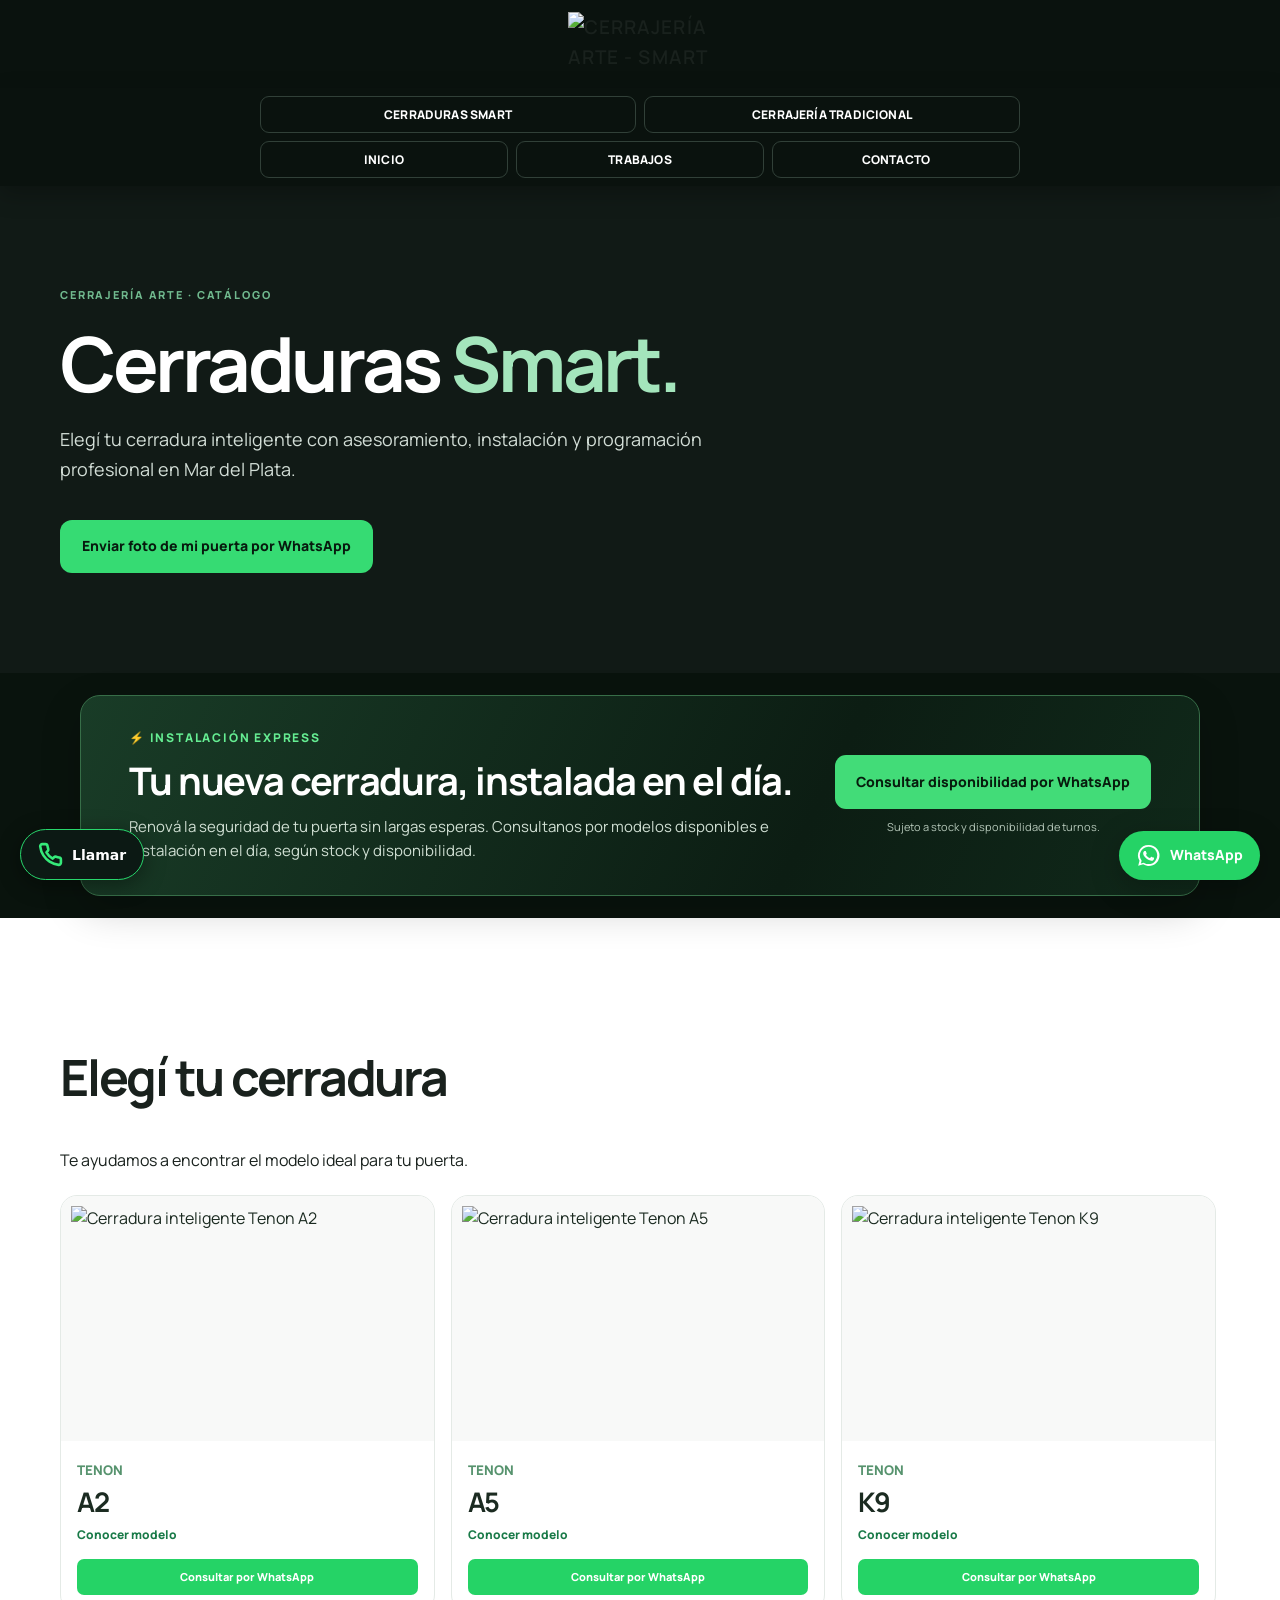
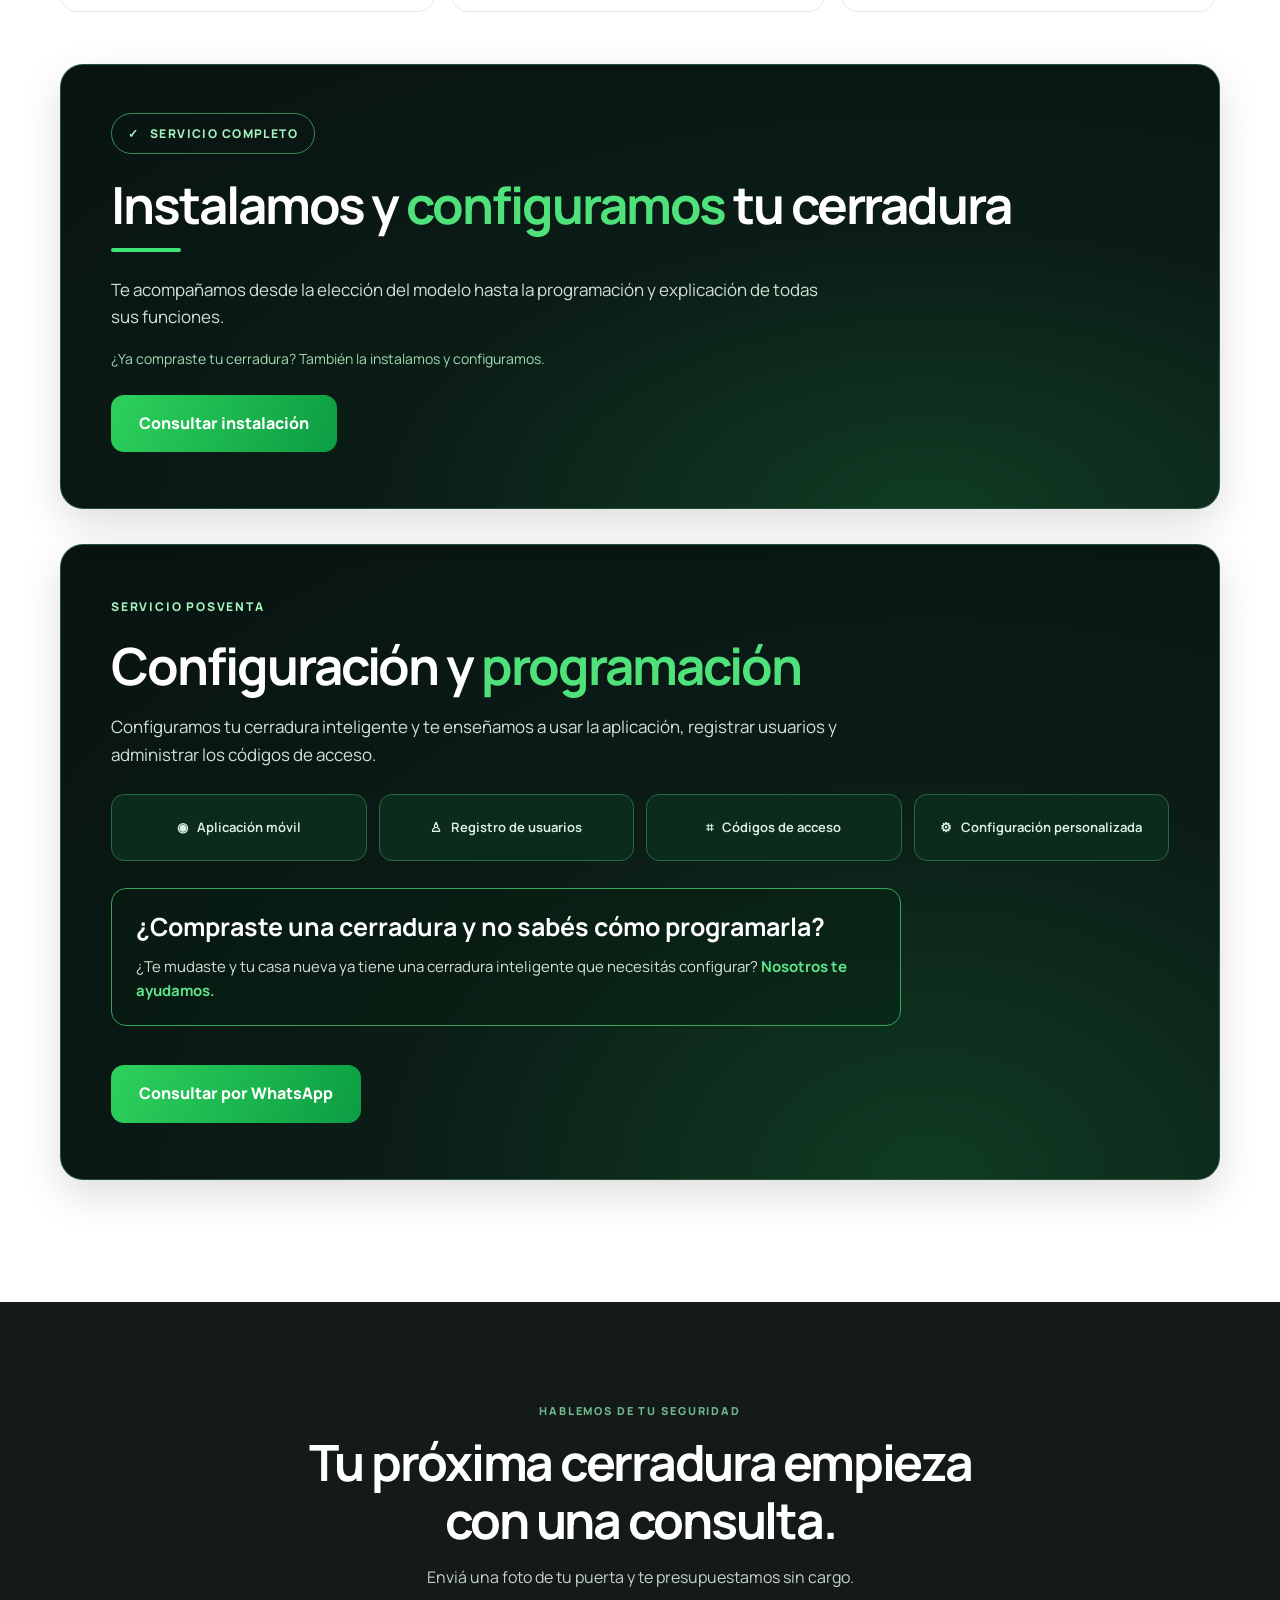
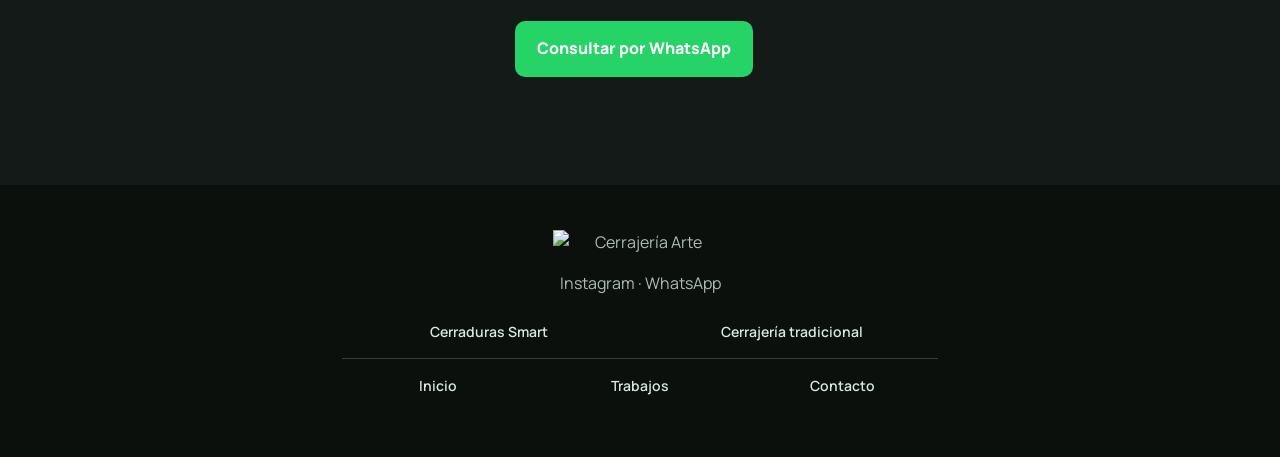
==== commit 45a11f17: "Unificar menú fijo de dos filas y logo no fijo en todas las páginas" ====
--- a/cerraduras.html
+++ b/cerraduras.html
@@ -1 +1 @@
-<!doctype html><html lang="es"><head><meta charset="utf-8"><meta name="viewport" content="width=device-width,initial-scale=1"><meta http-equiv="Cache-Control" content="no-cache, no-store, must-revalidate"><title>Catálogo de cerraduras inteligentes | Cerrajería Arte</title><meta name="description" content="Cerrajería Arte en Mar del Plata. Venta, instalación y programación de cerraduras inteligentes Tenon y cerrajería tradicional."><link rel="stylesheet" href="styles.css?v=peek-20261108-19"><style id="mobile-nav-uniform">@media(max-width:767px){body>header nav.main-nav{display:grid!important;grid-template-columns:repeat(2,minmax(0,1fr))!important;gap:8px!important;width:100%!important}body>header nav.main-nav>.nav-dropdown{grid-area:1/1!important}body>header nav.main-nav>a[href*="#servicios"]{grid-area:1/2!important}body>header nav.main-nav>a[href="index.html"]{grid-area:2/1!important}body>header nav.main-nav>a[href*="#trabajos"]{grid-area:2/2!important}body>header nav.main-nav>a[href*="wa.me"]{grid-area:3/1/4/3!important}body>header nav.main-nav>a,body>header nav.main-nav>.nav-dropdown{box-sizing:border-box!important;display:flex!important;align-items:center!important;justify-content:center!important;min-width:0!important;width:100%!important;height:48px!important;min-height:48px!important;padding:5px 7px!important;margin:0!important;border:1px solid #63796a!important;border-radius:9px!important;background:#1b2c21!important;color:#fff!important;box-shadow:none!important;text-align:center!important}body>header nav.main-nav>.nav-dropdown>.nav-parent{display:flex!important;align-items:center!important;justify-content:center!important;box-sizing:border-box!important;width:100%!important;height:100%!important;margin:0!important;padding:0!important;border:0!important;border-radius:0!important;background:transparent!important;color:#fff!important;font-size:10px!important;font-weight:800!important;line-height:1.2!important;letter-spacing:0!important;white-space:normal!important}body>header nav.main-nav>a{font-size:10px!important;font-weight:800!important;line-height:1.2!important;letter-spacing:0!important;white-space:normal!important}body>header nav.main-nav>.nav-dropdown>.submenu{display:none!important}}</style><style id="catalog-mobile-peek-20261108">@media(max-width:767px){html body #modelos .products{display:flex!important;flex-wrap:nowrap!important;gap:11px!important;overflow-x:auto!important;scroll-snap-type:x mandatory!important;padding-right:0!important}html body #modelos .products>.product{flex:0 0 43%!important;width:43%!important;min-width:43%!important;max-width:43%!important;scroll-snap-align:start!important}}</style><style id="products-peek-20261108-final">@media(max-width:767px){html body .products#products-carousel,html body #modelos .products{display:flex!important;flex-wrap:nowrap!important;gap:10px!important;overflow-x:auto!important;scroll-snap-type:x mandatory!important;justify-content:flex-start!important}html body .products#products-carousel>a.product,html body #modelos .products>a.product{box-sizing:border-box!important;flex:0 0 39%!important;width:39%!important;min-width:39%!important;max-width:39%!important;scroll-snap-align:start!important}}</style><style id="catalog-install-no-image-20261108">body .catalog-install{display:block!important;position:relative!important;max-width:1200px!important;margin:35px auto!important;padding:0!important;min-height:0!important;overflow:hidden!important;border-radius:23px!important;border:1px solid #24533a!important;background:radial-gradient(ellipse at 75% 100%,#103c24 0%,#0b1c16 45%,#081312 100%)!important;box-shadow:0 15px 40px #0002!important}body .catalog-install>img{display:none!important}body .catalog-install .catalog-install-copy{box-sizing:border-box!important;width:100%!important;max-width:none!important;margin:0!important;padding:48px 50px!important;background:transparent!important;border:0!important;box-shadow:none!important;color:#fff!important}body .catalog-install .catalog-install-badge{display:inline-block!important;padding:10px 16px!important;border:1px solid #358c51!important;border-radius:50px!important;color:#a6f2bd!important;font-size:12px!important;font-weight:800!important;letter-spacing:.12em!important}body .catalog-install h2{font-size:clamp(32px,4vw,54px)!important;line-height:1.1!important;letter-spacing:-.04em!important;margin:22px 0 16px!important;color:#fff!important}body .catalog-install h2 em{font-style:normal!important;color:#4fe27b!important}body .catalog-install .catalog-install-rule{width:70px!important;height:4px!important;border-radius:8px!important;background:#3ee477!important;margin:0 0 24px!important}body .catalog-install p{color:#d2e1d8!important;line-height:1.6!important;max-width:720px!important;font-size:17px!important;margin:0 0 18px!important}body .catalog-install .catalog-install-extra{font-size:14px!important;color:#9fdbb3!important}body .catalog-install .btn{display:inline-flex!important;align-items:center!important;justify-content:center!important;padding:16px 28px!important;border-radius:13px!important;background:linear-gradient(115deg,#2ed15c,#0b9d43)!important;color:#fff!important;font-weight:800!important;text-decoration:none!important;margin-top:6px!important}@media(max-width:767px){body .catalog-install{margin:25px 14px!important;border-radius:19px!important}body .catalog-install .catalog-install-copy{padding:29px 20px 31px!important}body .catalog-install h2{font-size:clamp(30px,7.3vw,40px)!important}body .catalog-install p{font-size:15px!important}body .catalog-install .catalog-install-extra{font-size:13px!important}body .catalog-install .btn{width:100%!important;box-sizing:border-box!important;font-size:15px!important}}</style><style id="programacion-dark-no-photo-20261108">body .programacion{display:block!important;max-width:1200px!important;min-height:0!important;margin:32px auto!important;padding:0!important;overflow:hidden!important;border-radius:23px!important;border:1px solid #24533a!important;background:radial-gradient(ellipse at 75% 100%,#103c24 0%,#0b1c16 45%,#081312 100%)!important;color:#fff!important;box-shadow:0 15px 40px #0002!important}body .programacion>img{display:none!important}body .programacion .programacion-inner{display:block!important;width:100%!important;max-width:none!important;box-sizing:border-box!important;margin:0!important;padding:48px 50px!important;background:transparent!important}body .programacion .programacion-label{color:#a6f2bd!important;font-size:12px!important;font-weight:800!important;letter-spacing:.15em!important}body .programacion h2{font-size:clamp(32px,4vw,54px)!important;line-height:1.1!important;letter-spacing:-.04em!important;color:#fff!important;margin:18px 0 20px!important}body .programacion h2 em{color:#4fe27b!important;font-style:normal!important}body .programacion .programacion-lead{max-width:760px!important;font-size:17px!important;line-height:1.6!important;color:#d2e1d8!important;margin:0 0 26px!important}body .programacion-benefits{display:grid!important;grid-template-columns:repeat(4,minmax(0,1fr))!important;gap:12px!important;margin:22px 0 27px!important}body .programacion-benefits span{display:flex!important;align-items:center!important;justify-content:center!important;min-height:67px!important;box-sizing:border-box!important;padding:12px!important;border:1px solid #286a40!important;border-radius:13px!important;background:#0c2b1c!important;color:#d8f4e1!important;font-size:13px!important;font-weight:650!important;text-align:center!important}body .programacion-question{max-width:790px!important;padding:22px 24px!important;border:1px solid #35a55c!important;border-radius:15px!important;background:rgba(5,30,17,.4)!important;margin:0 0 25px!important}body .programacion-question strong{display:block!important;font-size:clamp(19px,2.2vw,25px)!important;color:#fff!important;line-height:1.3!important}body .programacion-question p{font-size:15px!important;color:#d2e1d8!important;line-height:1.6!important;margin:12px 0 0!important}body .programacion-question b{color:#5ee68a!important}body .programacion .programacion-btn{display:inline-flex!important;justify-content:center!important;align-items:center!important;padding:16px 28px!important;background:linear-gradient(115deg,#2ed15c,#0b9d43)!important;border-radius:13px!important;color:white!important;text-decoration:none!important;font-weight:800!important}@media(max-width:767px){body .programacion{margin:25px 14px!important;border-radius:19px!important}body .programacion .programacion-inner{padding:29px 20px 31px!important}body .programacion h2{font-size:clamp(30px,7.3vw,40px)!important}body .programacion .programacion-lead{font-size:15px!important}body .programacion-benefits{grid-template-columns:repeat(2,minmax(0,1fr))!important;gap:9px!important}body .programacion-benefits span{font-size:12px!important;padding:10px 8px!important;min-height:61px!important}body .programacion-question{padding:18px 16px!important}body .programacion-question strong{font-size:19px!important}body .programacion-question p{font-size:14px!important}body .programacion .programacion-btn{width:100%!important;box-sizing:border-box!important;font-size:15px!important}}</style><style id="arte-footer-menu-20261108">footer .arte-footer-nav{display:flex!important;justify-content:center!important;align-items:center!important;flex-wrap:wrap!important;gap:12px 28px!important;margin:25px auto 18px!important;padding:0 16px!important;max-width:850px!important}footer .arte-footer-nav a{color:#d7e8dc!important;text-decoration:none!important;font-size:14px!important;font-weight:600!important;line-height:1.6!important;transition:color .2s!important}footer .arte-footer-nav a:hover,footer .arte-footer-nav a:focus{color:#4fe27b!important}footer .footer-logo{display:block!important;margin-left:auto!important;margin-right:auto!important}@media(max-width:650px){footer .arte-footer-nav{display:grid!important;grid-template-columns:repeat(2,minmax(0,1fr))!important;gap:16px 12px!important;margin:28px auto 20px!important;max-width:360px!important}footer .arte-footer-nav a{font-size:14px!important;text-align:center!important}footer .arte-footer-nav a:last-child{grid-column:1/-1!important}}</style><style id="arte-footer-rows-20261108">footer .arte-footer-nav{display:grid!important;grid-template-columns:repeat(6,minmax(0,1fr))!important;gap:12px 8px!important;max-width:650px!important;margin:25px auto 18px!important;padding:0 12px!important;align-items:center!important}footer .arte-footer-nav a{min-width:0!important;box-sizing:border-box!important;text-align:center!important;font-size:13px!important;line-height:1.35!important;white-space:normal!important}footer .arte-footer-nav a:nth-child(2),footer .arte-footer-nav a:nth-child(3){grid-row:1!important;grid-column:span 3!important}footer .arte-footer-nav a:nth-child(1),footer .arte-footer-nav a:nth-child(4),footer .arte-footer-nav a:nth-child(5){grid-row:2!important;grid-column:span 2!important}@media(max-width:650px){footer .arte-footer-nav{grid-template-columns:repeat(6,minmax(0,1fr))!important;max-width:400px!important;gap:19px 6px!important}footer .arte-footer-nav a{font-size:12px!important}footer .arte-footer-nav a:nth-child(5){grid-column:span 2!important}}</style><style id="arte-footer-two-real-rows">footer nav.arte-footer-nav{display:flex!important;flex-direction:column!important;align-items:stretch!important;justify-content:center!important;gap:0!important;width:100%!important;max-width:620px!important;margin:25px auto 16px!important;padding:0 12px!important;box-sizing:border-box!important}footer nav.arte-footer-nav .arte-footer-row{display:grid!important;width:100%!important;align-items:center!important;gap:10px!important}footer nav.arte-footer-nav .arte-footer-row-primary{grid-template-columns:repeat(2,minmax(0,1fr))!important;padding:0 0 17px!important;border-bottom:1px solid rgba(255,255,255,.18)!important}footer nav.arte-footer-nav .arte-footer-row-secondary{grid-template-columns:repeat(3,minmax(0,1fr))!important;padding:17px 0 0!important}footer nav.arte-footer-nav .arte-footer-row a{display:block!important;grid-row:auto!important;grid-column:auto!important;text-align:center!important;font-size:clamp(11px,2.9vw,14px)!important;line-height:1.4!important;color:#d7e8dc!important;text-decoration:none!important;font-weight:600!important;white-space:normal!important}footer nav.arte-footer-nav .arte-footer-row a:hover{color:#4fe27b!important}</style><style id="arte-floating-call-20261108">a.arte-floating-call{position:fixed!important;left:18px!important;bottom:20px!important;z-index:9998!important;display:flex!important;align-items:center!important;justify-content:center!important;gap:9px!important;background:#0c1914!important;color:#fff!important;border:1.5px solid #28d66c!important;border-radius:999px!important;padding:12px 17px!important;text-decoration:none!important;font:700 14px/1.2 system-ui,-apple-system,sans-serif!important;box-shadow:0 5px 22px #0006!important;min-height:50px!important;box-sizing:border-box!important}a.arte-floating-call svg{width:22px!important;height:22px!important;fill:none!important;stroke:#35e979!important;stroke-width:2.5!important;stroke-linecap:round!important;stroke-linejoin:round!important;flex-shrink:0!important}@media(max-width:500px){a.arte-floating-call{left:12px!important;bottom:18px!important;padding:12px 14px!important;font-size:13px!important}}</style><style id="arte-call-align-wa-20261108">body>a.arte-floating-call{bottom:20px!important;left:20px!important;right:auto!important;min-height:0!important;padding:12px 17px!important;line-height:normal!important;font-size:14px!important}body>a.arte-floating-call svg{width:25px!important;height:25px!important}@media(max-width:850px){body>a.arte-floating-call{bottom:14px!important;left:14px!important}}@media(max-width:650px){body>a.arte-floating-call{bottom:12px!important;left:12px!important;padding:10px 13px!important;font-size:12px!important}body>a.arte-floating-call svg{width:22px!important;height:22px!important}}</style><style id="arte-instalacion-dia-20261108">.arte-express-section{padding:22px 20px!important;background:#09130d!important}.arte-express-panel{max-width:1120px;margin:0 auto;padding:32px clamp(20px,4vw,48px);border:1px solid #376e48;border-radius:20px;background:linear-gradient(115deg,#193c27 0%,#0c1d13 65%,#10291a 100%);display:flex;align-items:center;justify-content:space-between;gap:28px;box-shadow:0 14px 40px #0003}.arte-express-copy{flex:1;min-width:0}.arte-express-kicker{display:flex;align-items:center;gap:8px;color:#65ed92;font-size:12px;letter-spacing:.15em;font-weight:800;text-transform:uppercase}.arte-express-panel h2{color:#fff!important;font-size:clamp(25px,3.2vw,38px)!important;line-height:1.15!important;letter-spacing:-.035em!important;margin:12px 0!important}.arte-express-panel p{color:#d0dfd3!important;font-size:15px!important;line-height:1.6!important;margin:0!important;max-width:690px}.arte-express-action{display:flex;flex-direction:column;align-items:center;gap:9px;flex-shrink:0}.arte-express-action a{display:inline-block;text-decoration:none;background:#42dc78;color:#071c0d!important;font-weight:800;font-size:14px;padding:16px 21px;border-radius:11px;text-align:center;white-space:nowrap}.arte-express-action small{font-size:11px;color:#b4c6b8;text-align:center}@media(max-width:720px){.arte-express-section{padding:14px 14px!important}.arte-express-panel{padding:26px 21px;display:flex;flex-direction:column;align-items:stretch;gap:20px}.arte-express-panel h2{font-size:clamp(26px,7vw,34px)!important}.arte-express-panel p{font-size:14px!important}.arte-express-action a{width:100%;box-sizing:border-box;white-space:normal}}</style><style id="arte-catalog-conversion-20261108">.arte-catalog-hero-cta{display:inline-flex;align-items:center;justify-content:center;background:#36db73;color:#071a0e!important;text-decoration:none;font-size:14px;font-weight:800;padding:15px 22px;border-radius:12px;margin-top:18px;max-width:100%;box-sizing:border-box;text-align:center}.catalog-hero .wrap>p{max-width:660px;line-height:1.65}@media(max-width:700px){.arte-catalog-hero-cta{width:100%;font-size:13px}}</style></head><body><header><a href="index.html" class="brand logo-brand" style="flex:0 0 145px!important;width:145px!important;max-width:145px!important;height:68px!important;min-height:0!important;overflow:visible!important;"><img src="https://cerrajeriaartemdp.wordpress.com/wp-content/uploads/2026/11/logo-arte-recortado.png" alt="Cerrajería Arte - Smart Security" style="width:145px!important;max-width:145px!important;min-width:0!important;height:auto!important;max-height:66px!important;transform:none!important;object-fit:contain!important;"></a><nav class="main-nav" aria-label="Menú principal"><a href="index.html?v=nav-consistent-35">INICIO</a><div class="nav-dropdown"><a class="nav-parent" href="cerraduras.html?v=nav-consistent-35">CERRADURAS SMART </a><a class="nav-parent-duplicate" href="cerraduras.html?v=nav-consistent-35" style="display:none"></a><div class="submenu"><a href="cerraduras.html#modelos">Modelos disponibles</a><a href="cerraduras.html#instalacion">Instalación</a><a href="cerraduras.html#programacion">Configuración y programación</a></div></div><a href="cerrajeria-tradicional.html">CERRAJERÍA TRADICIONAL</a><a href="index.html?v=nav-consistent-35#trabajos">TRABAJOS</a><a href="https://wa.me/5492235591990" target="_blank" rel="noopener">CONTACTO</a></nav></header><main><section class="catalog-hero"><div class="wrap"><span class="eyebrow">CERRAJERÍA ARTE · CATÁLOGO</span><h1>Cerraduras <em>Smart.</em></h1><p>Elegí tu cerradura inteligente con asesoramiento, instalación y programación profesional en Mar del Plata.</p><a class="arte-catalog-hero-cta" href="https://wa.me/5492235591990?text=Hola%2C%20quiero%20saber%20qu%C3%A9%20cerradura%20inteligente%20es%20compatible%20con%20mi%20puerta." target="_blank" rel="noopener">Enviar foto de mi puerta por WhatsApp</a></div></section><section class="arte-express-section" aria-label="Instalación de cerraduras en el día"><div class="arte-express-panel"><div class="arte-express-copy"><span class="arte-express-kicker">⚡ INSTALACIÓN EXPRESS</span><h2>Tu nueva cerradura, instalada en el día.</h2><p>Renová la seguridad de tu puerta sin largas esperas. Consultanos por modelos disponibles e instalación en el día, según stock y disponibilidad.</p></div><div class="arte-express-action"><a href="https://wa.me/5492235591990?text=Hola%2C%20quiero%20consultar%20si%20puedo%20tener%20una%20cerradura%20instalada%20en%20el%20d%C3%ADa." target="_blank" rel="noopener">Consultar disponibilidad por WhatsApp </a><small>Sujeto a stock y disponibilidad de turnos.</small></div></div></section><section class="section wrap" id="modelos"><h2>Elegí tu cerradura</h2><p>Te ayudamos a encontrar el modelo ideal para tu puerta.</p><div class="products"><a class="product" href="tenon-a2.html"><img src="https://cerrajeriaartemdp.wordpress.com/wp-content/uploads/2026/11/a2.webp" alt="Cerradura inteligente Tenon A2" loading="lazy"><div><small>TENON</small><h3>A2</h3><span>Conocer modelo </span><span class="mini-wa" onclick="event.preventDefault();event.stopPropagation();window.open('https://wa.me/5492235591990?text=Hola%2C%20%C2%BFc%C3%B3mo%20est%C3%A1s%3F%20Estoy%20interesado%20en%20la%20cerradura%20Tenon%20A2.%20Quisiera%20saber%20el%20precio%20con%20instalaci%C3%B3n.%20%C2%BFTe%20puedo%20enviar%20una%20foto%20de%20mi%20puerta%3F','_blank')">Consultar por WhatsApp </span></div></a><a class="product" href="tenon-a5.html"><img src="https://cerrajeriaartemdp.wordpress.com/wp-content/uploads/2026/11/a5.webp" alt="Cerradura inteligente Tenon A5" loading="lazy"><div><small>TENON</small><h3>A5</h3><span>Conocer modelo </span><span class="mini-wa" onclick="event.preventDefault();event.stopPropagation();window.open('https://wa.me/5492235591990?text=Hola%2C%20%C2%BFc%C3%B3mo%20est%C3%A1s%3F%20Estoy%20interesado%20en%20la%20cerradura%20Tenon%20A5.%20Quisiera%20saber%20el%20precio%20con%20instalaci%C3%B3n.%20%C2%BFTe%20puedo%20enviar%20una%20foto%20de%20mi%20puerta%3F','_blank')">Consultar por WhatsApp </span></div></a><a class="product" href="tenon-k9.html"><img src="https://cerrajeriaartemdp.wordpress.com/wp-content/uploads/2026/11/k9.webp" alt="Cerradura inteligente Tenon K9" loading="lazy"><div><small>TENON</small><h3>K9</h3><span>Conocer modelo </span><span class="mini-wa" onclick="event.preventDefault();event.stopPropagation();window.open('https://wa.me/5492235591990?text=Hola%2C%20%C2%BFc%C3%B3mo%20est%C3%A1s%3F%20Estoy%20interesado%20en%20la%20cerradura%20Tenon%20K9.%20Quisiera%20saber%20el%20precio%20con%20instalaci%C3%B3n.%20%C2%BFTe%20puedo%20enviar%20una%20foto%20de%20mi%20puerta%3F','_blank')">Consultar por WhatsApp </span></div></a><a class="product" href="tenon-t10.html"><img src="https://cerrajeriaartemdp.wordpress.com/wp-content/uploads/2026/11/t10.webp" alt="Cerradura inteligente Tenon T10" loading="lazy"><div><small>TENON</small><h3>T10</h3><span>Conocer modelo </span><span class="mini-wa" onclick="event.preventDefault();event.stopPropagation();window.open('https://wa.me/5492235591990?text=Hola%2C%20%C2%BFc%C3%B3mo%20est%C3%A1s%3F%20Estoy%20interesado%20en%20la%20cerradura%20Tenon%20T10.%20Quisiera%20saber%20el%20precio%20con%20instalaci%C3%B3n.%20%C2%BFTe%20puedo%20enviar%20una%20foto%20de%20mi%20puerta%3F','_blank')">Consultar por WhatsApp </span></div></a><a class="product" href="tenon-t15.html"><img src="https://cerrajeriaartemdp.wordpress.com/wp-content/uploads/2026/11/t15.webp" alt="Cerradura inteligente Tenon T15" loading="lazy"><div><small>TENON</small><h3>T15</h3><span>Conocer modelo </span><span class="mini-wa" onclick="event.preventDefault();event.stopPropagation();window.open('https://wa.me/5492235591990?text=Hola%2C%20%C2%BFc%C3%B3mo%20est%C3%A1s%3F%20Estoy%20interesado%20en%20la%20cerradura%20Tenon%20T15.%20Quisiera%20saber%20el%20precio%20con%20instalaci%C3%B3n.%20%C2%BFTe%20puedo%20enviar%20una%20foto%20de%20mi%20puerta%3F','_blank')">Consultar por WhatsApp </span></div></a></div><section class="catalog-install" id="instalacion"><div class="catalog-install-copy"><span class="catalog-install-badge">✓ &nbsp; SERVICIO COMPLETO</span><h2>Instalamos y <em>configuramos</em> tu cerradura</h2><div class="catalog-install-rule"></div><p>Te acompañamos desde la elección del modelo hasta la programación y explicación de todas sus funciones.</p><p class="catalog-install-extra">¿Ya compraste tu cerradura? También la instalamos y configuramos.</p><a class="btn" href="https://wa.me/5492235591990?text=Hola%2C%20quiero%20consultar%20por%20instalaci%C3%B3n%20de%20cerraduras.">Consultar instalación </a></div></section><section class="programacion" id="programacion"><div class="programacion-inner"><span class="programacion-label">SERVICIO POSVENTA</span><h2>Configuración y <em>programación</em></h2><p class="programacion-lead">Configuramos tu cerradura inteligente y te enseñamos a usar la aplicación, registrar usuarios y administrar los códigos de acceso.</p><div class="programacion-benefits"><span>◉ &nbsp; Aplicación móvil</span><span>♙ &nbsp; Registro de usuarios</span><span>⌗ &nbsp; Códigos de acceso</span><span>⚙ &nbsp; Configuración personalizada</span></div><div class="programacion-question"><strong>¿Compraste una cerradura y no sabés cómo programarla?</strong><p>¿Te mudaste y tu casa nueva ya tiene una cerradura inteligente que necesitás configurar? <b>Nosotros te ayudamos.</b></p></div><a class="btn programacion-btn" href="https://wa.me/5492235591990?text=Hola%2C%20necesito%20ayuda%20para%20configurar%20o%20programar%20una%20cerradura%20inteligente.">Consultar por WhatsApp </a></div></section><p class="note"></p></section><section class="contact" id="contacto"><span class="eyebrow">HABLEMOS DE TU SEGURIDAD</span><h2>Tu próxima cerradura empieza con una consulta.</h2><p>Enviá una foto de tu puerta y te presupuestamos sin cargo.</p><a class="btn" href="https://wa.me/5492235591990?text=Hola%2C%20les%20env%C3%ADo%20una%20foto%20de%20mi%20puerta%20para%20pedir%20presupuesto.">Consultar por WhatsApp </a></section></main><a class="floating-wa" href="https://wa.me/5492235591990?text=Hola%2C%20quiero%20hacer%20una%20consulta%20y%20pedir%20presupuesto." aria-label="Consultar por WhatsApp" target="_blank" rel="noopener"><svg viewBox="0 0 32 32" aria-hidden="true"><path fill="currentColor" d="M16 2.5A13.4 13.4 0 0 0 4.5 22.8L2.8 29l6.4-1.7A13.5 13.5 0 1 0 16 2.5Zm0 24.5a11 11 0 0 1-5.6-1.5l-.4-.2-3.8 1 1-3.7-.3-.4a11.1 11.1 0 1 1 9.1 4.8Zm6.1-8.2c-.3-.2-2-1-2.3-1.1-.3-.1-.5-.2-.7.2-.2.3-.8 1.1-1 1.3-.2.2-.4.3-.7.1-2-.9-3.4-2.1-4.5-4-.3-.4.3-.4.8-1.5.1-.2 0-.5-.1-.7l-1-2.4c-.3-.6-.5-.5-.7-.5h-.6c-.2 0-.6.1-.9.4-.3.4-1.2 1.2-1.2 2.8 0 1.7 1.2 3.3 1.4 3.5.2.2 2.4 3.6 5.8 4.9 2.2.9 3.1 1 4.2.9.7-.1 2-1 2.3-2 .3-.9.3-1.7.2-1.9-.1-.2-.3-.3-.6-.5Z"/></svg><span>WhatsApp</span></a><footer><img class="footer-logo" src="https://cerrajeriaartemdp.wordpress.com/wp-content/uploads/2026/11/logo-arte-recortado.png" alt="Cerrajería Arte"><p><a href="https://www.instagram.com/cerrajeriaartemdp/">Instagram</a> · <a href="https://wa.me/5492235591990">WhatsApp</a></p><nav class="arte-footer-nav" aria-label="Menú del pie de página"><div class="arte-footer-row arte-footer-row-primary"><a href="cerraduras.html">Cerraduras Smart</a><a href="cerrajeria-tradicional.html">Cerrajería tradicional</a></div><div class="arte-footer-row arte-footer-row-secondary"><a href="index.html">Inicio</a><a href="index.html#trabajos">Trabajos</a><a href="https://wa.me/5492235591990" target="_blank" rel="noopener">Contacto</a></div></nav></footer><script src="script.js" defer></script><a class="arte-floating-call" href="tel:+542235591990" aria-label="Llamar al 223 559-1990"><svg viewBox="0 0 24 24" aria-hidden="true"><path d="M22 16.92v3a2 2 0 0 1-2.18 2 19.8 19.8 0 0 1-8.63-3.07 19.5 19.5 0 0 1-6-6A19.8 19.8 0 0 1 2.12 4.18 2 2 0 0 1 4.11 2h3a2 2 0 0 1 2 1.72c.12.96.35 1.9.68 2.79a2 2 0 0 1-.45 2.11L8.09 9.91a16 16 0 0 0 6 6l1.29-1.25a2 2 0 0 1 2.11-.45c.89.33 1.83.56 2.79.68A2 2 0 0 1 22 16.92z"/></svg><span>Llamar</span></a></body></html>+<!doctype html><html lang="es"><head><meta charset="utf-8"><meta name="viewport" content="width=device-width,initial-scale=1"><meta http-equiv="Cache-Control" content="no-cache, no-store, must-revalidate"><title>Catálogo de cerraduras inteligentes | Cerrajería Arte</title><meta name="description" content="Cerrajería Arte en Mar del Plata. Venta, instalación y programación de cerraduras inteligentes Tenon y cerrajería tradicional."><link rel="stylesheet" href="styles.css?v=peek-20261108-19"><style id="mobile-nav-uniform">@media(max-width:767px){body>header nav.main-nav{display:grid!important;grid-template-columns:repeat(2,minmax(0,1fr))!important;gap:8px!important;width:100%!important}body>header nav.main-nav>.nav-dropdown{grid-area:1/1!important}body>header nav.main-nav>a[href*="#servicios"]{grid-area:1/2!important}body>header nav.main-nav>a[href="index.html"]{grid-area:2/1!important}body>header nav.main-nav>a[href*="#trabajos"]{grid-area:2/2!important}body>header nav.main-nav>a[href*="wa.me"]{grid-area:3/1/4/3!important}body>header nav.main-nav>a,body>header nav.main-nav>.nav-dropdown{box-sizing:border-box!important;display:flex!important;align-items:center!important;justify-content:center!important;min-width:0!important;width:100%!important;height:48px!important;min-height:48px!important;padding:5px 7px!important;margin:0!important;border:1px solid #63796a!important;border-radius:9px!important;background:#1b2c21!important;color:#fff!important;box-shadow:none!important;text-align:center!important}body>header nav.main-nav>.nav-dropdown>.nav-parent{display:flex!important;align-items:center!important;justify-content:center!important;box-sizing:border-box!important;width:100%!important;height:100%!important;margin:0!important;padding:0!important;border:0!important;border-radius:0!important;background:transparent!important;color:#fff!important;font-size:10px!important;font-weight:800!important;line-height:1.2!important;letter-spacing:0!important;white-space:normal!important}body>header nav.main-nav>a{font-size:10px!important;font-weight:800!important;line-height:1.2!important;letter-spacing:0!important;white-space:normal!important}body>header nav.main-nav>.nav-dropdown>.submenu{display:none!important}}</style><style id="catalog-mobile-peek-20261108">@media(max-width:767px){html body #modelos .products{display:flex!important;flex-wrap:nowrap!important;gap:11px!important;overflow-x:auto!important;scroll-snap-type:x mandatory!important;padding-right:0!important}html body #modelos .products>.product{flex:0 0 43%!important;width:43%!important;min-width:43%!important;max-width:43%!important;scroll-snap-align:start!important}}</style><style id="products-peek-20261108-final">@media(max-width:767px){html body .products#products-carousel,html body #modelos .products{display:flex!important;flex-wrap:nowrap!important;gap:10px!important;overflow-x:auto!important;scroll-snap-type:x mandatory!important;justify-content:flex-start!important}html body .products#products-carousel>a.product,html body #modelos .products>a.product{box-sizing:border-box!important;flex:0 0 39%!important;width:39%!important;min-width:39%!important;max-width:39%!important;scroll-snap-align:start!important}}</style><style id="catalog-install-no-image-20261108">body .catalog-install{display:block!important;position:relative!important;max-width:1200px!important;margin:35px auto!important;padding:0!important;min-height:0!important;overflow:hidden!important;border-radius:23px!important;border:1px solid #24533a!important;background:radial-gradient(ellipse at 75% 100%,#103c24 0%,#0b1c16 45%,#081312 100%)!important;box-shadow:0 15px 40px #0002!important}body .catalog-install>img{display:none!important}body .catalog-install .catalog-install-copy{box-sizing:border-box!important;width:100%!important;max-width:none!important;margin:0!important;padding:48px 50px!important;background:transparent!important;border:0!important;box-shadow:none!important;color:#fff!important}body .catalog-install .catalog-install-badge{display:inline-block!important;padding:10px 16px!important;border:1px solid #358c51!important;border-radius:50px!important;color:#a6f2bd!important;font-size:12px!important;font-weight:800!important;letter-spacing:.12em!important}body .catalog-install h2{font-size:clamp(32px,4vw,54px)!important;line-height:1.1!important;letter-spacing:-.04em!important;margin:22px 0 16px!important;color:#fff!important}body .catalog-install h2 em{font-style:normal!important;color:#4fe27b!important}body .catalog-install .catalog-install-rule{width:70px!important;height:4px!important;border-radius:8px!important;background:#3ee477!important;margin:0 0 24px!important}body .catalog-install p{color:#d2e1d8!important;line-height:1.6!important;max-width:720px!important;font-size:17px!important;margin:0 0 18px!important}body .catalog-install .catalog-install-extra{font-size:14px!important;color:#9fdbb3!important}body .catalog-install .btn{display:inline-flex!important;align-items:center!important;justify-content:center!important;padding:16px 28px!important;border-radius:13px!important;background:linear-gradient(115deg,#2ed15c,#0b9d43)!important;color:#fff!important;font-weight:800!important;text-decoration:none!important;margin-top:6px!important}@media(max-width:767px){body .catalog-install{margin:25px 14px!important;border-radius:19px!important}body .catalog-install .catalog-install-copy{padding:29px 20px 31px!important}body .catalog-install h2{font-size:clamp(30px,7.3vw,40px)!important}body .catalog-install p{font-size:15px!important}body .catalog-install .catalog-install-extra{font-size:13px!important}body .catalog-install .btn{width:100%!important;box-sizing:border-box!important;font-size:15px!important}}</style><style id="programacion-dark-no-photo-20261108">body .programacion{display:block!important;max-width:1200px!important;min-height:0!important;margin:32px auto!important;padding:0!important;overflow:hidden!important;border-radius:23px!important;border:1px solid #24533a!important;background:radial-gradient(ellipse at 75% 100%,#103c24 0%,#0b1c16 45%,#081312 100%)!important;color:#fff!important;box-shadow:0 15px 40px #0002!important}body .programacion>img{display:none!important}body .programacion .programacion-inner{display:block!important;width:100%!important;max-width:none!important;box-sizing:border-box!important;margin:0!important;padding:48px 50px!important;background:transparent!important}body .programacion .programacion-label{color:#a6f2bd!important;font-size:12px!important;font-weight:800!important;letter-spacing:.15em!important}body .programacion h2{font-size:clamp(32px,4vw,54px)!important;line-height:1.1!important;letter-spacing:-.04em!important;color:#fff!important;margin:18px 0 20px!important}body .programacion h2 em{color:#4fe27b!important;font-style:normal!important}body .programacion .programacion-lead{max-width:760px!important;font-size:17px!important;line-height:1.6!important;color:#d2e1d8!important;margin:0 0 26px!important}body .programacion-benefits{display:grid!important;grid-template-columns:repeat(4,minmax(0,1fr))!important;gap:12px!important;margin:22px 0 27px!important}body .programacion-benefits span{display:flex!important;align-items:center!important;justify-content:center!important;min-height:67px!important;box-sizing:border-box!important;padding:12px!important;border:1px solid #286a40!important;border-radius:13px!important;background:#0c2b1c!important;color:#d8f4e1!important;font-size:13px!important;font-weight:650!important;text-align:center!important}body .programacion-question{max-width:790px!important;padding:22px 24px!important;border:1px solid #35a55c!important;border-radius:15px!important;background:rgba(5,30,17,.4)!important;margin:0 0 25px!important}body .programacion-question strong{display:block!important;font-size:clamp(19px,2.2vw,25px)!important;color:#fff!important;line-height:1.3!important}body .programacion-question p{font-size:15px!important;color:#d2e1d8!important;line-height:1.6!important;margin:12px 0 0!important}body .programacion-question b{color:#5ee68a!important}body .programacion .programacion-btn{display:inline-flex!important;justify-content:center!important;align-items:center!important;padding:16px 28px!important;background:linear-gradient(115deg,#2ed15c,#0b9d43)!important;border-radius:13px!important;color:white!important;text-decoration:none!important;font-weight:800!important}@media(max-width:767px){body .programacion{margin:25px 14px!important;border-radius:19px!important}body .programacion .programacion-inner{padding:29px 20px 31px!important}body .programacion h2{font-size:clamp(30px,7.3vw,40px)!important}body .programacion .programacion-lead{font-size:15px!important}body .programacion-benefits{grid-template-columns:repeat(2,minmax(0,1fr))!important;gap:9px!important}body .programacion-benefits span{font-size:12px!important;padding:10px 8px!important;min-height:61px!important}body .programacion-question{padding:18px 16px!important}body .programacion-question strong{font-size:19px!important}body .programacion-question p{font-size:14px!important}body .programacion .programacion-btn{width:100%!important;box-sizing:border-box!important;font-size:15px!important}}</style><style id="arte-footer-menu-20261108">footer .arte-footer-nav{display:flex!important;justify-content:center!important;align-items:center!important;flex-wrap:wrap!important;gap:12px 28px!important;margin:25px auto 18px!important;padding:0 16px!important;max-width:850px!important}footer .arte-footer-nav a{color:#d7e8dc!important;text-decoration:none!important;font-size:14px!important;font-weight:600!important;line-height:1.6!important;transition:color .2s!important}footer .arte-footer-nav a:hover,footer .arte-footer-nav a:focus{color:#4fe27b!important}footer .footer-logo{display:block!important;margin-left:auto!important;margin-right:auto!important}@media(max-width:650px){footer .arte-footer-nav{display:grid!important;grid-template-columns:repeat(2,minmax(0,1fr))!important;gap:16px 12px!important;margin:28px auto 20px!important;max-width:360px!important}footer .arte-footer-nav a{font-size:14px!important;text-align:center!important}footer .arte-footer-nav a:last-child{grid-column:1/-1!important}}</style><style id="arte-footer-rows-20261108">footer .arte-footer-nav{display:grid!important;grid-template-columns:repeat(6,minmax(0,1fr))!important;gap:12px 8px!important;max-width:650px!important;margin:25px auto 18px!important;padding:0 12px!important;align-items:center!important}footer .arte-footer-nav a{min-width:0!important;box-sizing:border-box!important;text-align:center!important;font-size:13px!important;line-height:1.35!important;white-space:normal!important}footer .arte-footer-nav a:nth-child(2),footer .arte-footer-nav a:nth-child(3){grid-row:1!important;grid-column:span 3!important}footer .arte-footer-nav a:nth-child(1),footer .arte-footer-nav a:nth-child(4),footer .arte-footer-nav a:nth-child(5){grid-row:2!important;grid-column:span 2!important}@media(max-width:650px){footer .arte-footer-nav{grid-template-columns:repeat(6,minmax(0,1fr))!important;max-width:400px!important;gap:19px 6px!important}footer .arte-footer-nav a{font-size:12px!important}footer .arte-footer-nav a:nth-child(5){grid-column:span 2!important}}</style><style id="arte-footer-two-real-rows">footer nav.arte-footer-nav{display:flex!important;flex-direction:column!important;align-items:stretch!important;justify-content:center!important;gap:0!important;width:100%!important;max-width:620px!important;margin:25px auto 16px!important;padding:0 12px!important;box-sizing:border-box!important}footer nav.arte-footer-nav .arte-footer-row{display:grid!important;width:100%!important;align-items:center!important;gap:10px!important}footer nav.arte-footer-nav .arte-footer-row-primary{grid-template-columns:repeat(2,minmax(0,1fr))!important;padding:0 0 17px!important;border-bottom:1px solid rgba(255,255,255,.18)!important}footer nav.arte-footer-nav .arte-footer-row-secondary{grid-template-columns:repeat(3,minmax(0,1fr))!important;padding:17px 0 0!important}footer nav.arte-footer-nav .arte-footer-row a{display:block!important;grid-row:auto!important;grid-column:auto!important;text-align:center!important;font-size:clamp(11px,2.9vw,14px)!important;line-height:1.4!important;color:#d7e8dc!important;text-decoration:none!important;font-weight:600!important;white-space:normal!important}footer nav.arte-footer-nav .arte-footer-row a:hover{color:#4fe27b!important}</style><style id="arte-floating-call-20261108">a.arte-floating-call{position:fixed!important;left:18px!important;bottom:20px!important;z-index:9998!important;display:flex!important;align-items:center!important;justify-content:center!important;gap:9px!important;background:#0c1914!important;color:#fff!important;border:1.5px solid #28d66c!important;border-radius:999px!important;padding:12px 17px!important;text-decoration:none!important;font:700 14px/1.2 system-ui,-apple-system,sans-serif!important;box-shadow:0 5px 22px #0006!important;min-height:50px!important;box-sizing:border-box!important}a.arte-floating-call svg{width:22px!important;height:22px!important;fill:none!important;stroke:#35e979!important;stroke-width:2.5!important;stroke-linecap:round!important;stroke-linejoin:round!important;flex-shrink:0!important}@media(max-width:500px){a.arte-floating-call{left:12px!important;bottom:18px!important;padding:12px 14px!important;font-size:13px!important}}</style><style id="arte-call-align-wa-20261108">body>a.arte-floating-call{bottom:20px!important;left:20px!important;right:auto!important;min-height:0!important;padding:12px 17px!important;line-height:normal!important;font-size:14px!important}body>a.arte-floating-call svg{width:25px!important;height:25px!important}@media(max-width:850px){body>a.arte-floating-call{bottom:14px!important;left:14px!important}}@media(max-width:650px){body>a.arte-floating-call{bottom:12px!important;left:12px!important;padding:10px 13px!important;font-size:12px!important}body>a.arte-floating-call svg{width:22px!important;height:22px!important}}</style><style id="arte-instalacion-dia-20261108">.arte-express-section{padding:22px 20px!important;background:#09130d!important}.arte-express-panel{max-width:1120px;margin:0 auto;padding:32px clamp(20px,4vw,48px);border:1px solid #376e48;border-radius:20px;background:linear-gradient(115deg,#193c27 0%,#0c1d13 65%,#10291a 100%);display:flex;align-items:center;justify-content:space-between;gap:28px;box-shadow:0 14px 40px #0003}.arte-express-copy{flex:1;min-width:0}.arte-express-kicker{display:flex;align-items:center;gap:8px;color:#65ed92;font-size:12px;letter-spacing:.15em;font-weight:800;text-transform:uppercase}.arte-express-panel h2{color:#fff!important;font-size:clamp(25px,3.2vw,38px)!important;line-height:1.15!important;letter-spacing:-.035em!important;margin:12px 0!important}.arte-express-panel p{color:#d0dfd3!important;font-size:15px!important;line-height:1.6!important;margin:0!important;max-width:690px}.arte-express-action{display:flex;flex-direction:column;align-items:center;gap:9px;flex-shrink:0}.arte-express-action a{display:inline-block;text-decoration:none;background:#42dc78;color:#071c0d!important;font-weight:800;font-size:14px;padding:16px 21px;border-radius:11px;text-align:center;white-space:nowrap}.arte-express-action small{font-size:11px;color:#b4c6b8;text-align:center}@media(max-width:720px){.arte-express-section{padding:14px 14px!important}.arte-express-panel{padding:26px 21px;display:flex;flex-direction:column;align-items:stretch;gap:20px}.arte-express-panel h2{font-size:clamp(26px,7vw,34px)!important}.arte-express-panel p{font-size:14px!important}.arte-express-action a{width:100%;box-sizing:border-box;white-space:normal}}</style><style id="arte-catalog-conversion-20261108">.arte-catalog-hero-cta{display:inline-flex;align-items:center;justify-content:center;background:#36db73;color:#071a0e!important;text-decoration:none;font-size:14px;font-weight:800;padding:15px 22px;border-radius:12px;margin-top:18px;max-width:100%;box-sizing:border-box;text-align:center}.catalog-hero .wrap>p{max-width:660px;line-height:1.65}@media(max-width:700px){.arte-catalog-hero-cta{width:100%;font-size:13px}}</style><style id="arte-unified-sticky-menu-20261108">html body>.arte-logo-above-menu{display:flex!important;justify-content:center!important;align-items:center!important;background:#0a120e!important;padding:12px 16px 8px!important;position:relative!important}html body>.arte-logo-above-menu>a.logo-brand{display:block!important;flex:none!important;width:145px!important;max-width:145px!important;height:auto!important;margin:0 auto!important}html body>.arte-logo-above-menu img{display:block!important;width:145px!important;max-height:66px!important;height:auto!important;object-fit:contain!important}html body>header{position:sticky!important;top:0!important;z-index:9999!important;display:flex!important;align-items:center!important;justify-content:center!important;width:100%!important;min-height:0!important;height:auto!important;margin:0!important;padding:8px 12px!important;background:#0a120e!important;box-shadow:0 8px 22px rgba(0,0,0,.25)!important;transition:none!important;animation:none!important}html body>header nav.main-nav.arte-nav-fixed{display:flex!important;flex-direction:column!important;align-items:center!important;justify-content:center!important;flex:1 1 100%!important;width:100%!important;max-width:760px!important;gap:8px!important;margin:0 auto!important;position:relative!important;transition:none!important}html body>header nav.main-nav.arte-nav-fixed .arte-nav-row{display:flex!important;flex-direction:row!important;align-items:stretch!important;justify-content:center!important;gap:8px!important;width:100%!important}html body>header nav.main-nav.arte-nav-fixed .arte-nav-row a{display:flex!important;flex:1 1 0!important;align-items:center!important;justify-content:center!important;min-width:0!important;box-sizing:border-box!important;text-align:center!important;text-decoration:none!important;white-space:normal!important;line-height:1.25!important;font-size:clamp(10px,1.1vw,12px)!important;font-weight:800!important;letter-spacing:.015em!important;color:inherit!important;padding:10px 12px!important;border:1px solid #314038!important;border-radius:9px!important;transition:none!important}html body>header nav.main-nav.arte-nav-fixed .arte-nav-primary a{flex:1 1 50%!important}html body>header nav.main-nav.arte-nav-fixed .arte-nav-secondary a{flex:1 1 33.33%!important}html{scroll-padding-top:145px}@media(max-width:767px){html body>.arte-logo-above-menu{padding:10px 12px 6px!important}html body>header{padding:7px 9px!important}html body>header nav.main-nav.arte-nav-fixed{gap:7px!important}html body>header nav.main-nav.arte-nav-fixed .arte-nav-row{gap:6px!important}html body>header nav.main-nav.arte-nav-fixed .arte-nav-row a{font-size:clamp(9px,2.45vw,11px)!important;padding:10px 4px!important;min-height:42px!important}html{scroll-padding-top:165px}}</style></head><body><div class="arte-logo-above-menu"><a href="index.html" class="brand logo-brand" style="flex:0 0 145px!important;width:145px!important;max-width:145px!important;height:68px!important;min-height:0!important;overflow:visible!important;"><img src="https://cerrajeriaartemdp.wordpress.com/wp-content/uploads/2026/11/logo-arte-recortado.png" alt="Cerrajería Arte - Smart Security" style="width:145px!important;max-width:145px!important;min-width:0!important;height:auto!important;max-height:66px!important;transform:none!important;object-fit:contain!important;"></a></div><header><nav class="main-nav arte-nav-fixed" aria-label="Menú principal"><div class="arte-nav-row arte-nav-primary"><a href="cerraduras.html">CERRADURAS SMART</a><a href="cerrajeria-tradicional.html">CERRAJERÍA TRADICIONAL</a></div><div class="arte-nav-row arte-nav-secondary"><a href="index.html">INICIO</a><a href="index.html#trabajos">TRABAJOS</a><a href="https://wa.me/5492235591990" target="_blank" rel="noopener">CONTACTO</a></div></nav></header><main><section class="catalog-hero"><div class="wrap"><span class="eyebrow">CERRAJERÍA ARTE · CATÁLOGO</span><h1>Cerraduras <em>Smart.</em></h1><p>Elegí tu cerradura inteligente con asesoramiento, instalación y programación profesional en Mar del Plata.</p><a class="arte-catalog-hero-cta" href="https://wa.me/5492235591990?text=Hola%2C%20quiero%20saber%20qu%C3%A9%20cerradura%20inteligente%20es%20compatible%20con%20mi%20puerta." target="_blank" rel="noopener">Enviar foto de mi puerta por WhatsApp</a></div></section><section class="arte-express-section" aria-label="Instalación de cerraduras en el día"><div class="arte-express-panel"><div class="arte-express-copy"><span class="arte-express-kicker">⚡ INSTALACIÓN EXPRESS</span><h2>Tu nueva cerradura, instalada en el día.</h2><p>Renová la seguridad de tu puerta sin largas esperas. Consultanos por modelos disponibles e instalación en el día, según stock y disponibilidad.</p></div><div class="arte-express-action"><a href="https://wa.me/5492235591990?text=Hola%2C%20quiero%20consultar%20si%20puedo%20tener%20una%20cerradura%20instalada%20en%20el%20d%C3%ADa." target="_blank" rel="noopener">Consultar disponibilidad por WhatsApp </a><small>Sujeto a stock y disponibilidad de turnos.</small></div></div></section><section class="section wrap" id="modelos"><h2>Elegí tu cerradura</h2><p>Te ayudamos a encontrar el modelo ideal para tu puerta.</p><div class="products"><a class="product" href="tenon-a2.html"><img src="https://cerrajeriaartemdp.wordpress.com/wp-content/uploads/2026/11/a2.webp" alt="Cerradura inteligente Tenon A2" loading="lazy"><div><small>TENON</small><h3>A2</h3><span>Conocer modelo </span><span class="mini-wa" onclick="event.preventDefault();event.stopPropagation();window.open('https://wa.me/5492235591990?text=Hola%2C%20%C2%BFc%C3%B3mo%20est%C3%A1s%3F%20Estoy%20interesado%20en%20la%20cerradura%20Tenon%20A2.%20Quisiera%20saber%20el%20precio%20con%20instalaci%C3%B3n.%20%C2%BFTe%20puedo%20enviar%20una%20foto%20de%20mi%20puerta%3F','_blank')">Consultar por WhatsApp </span></div></a><a class="product" href="tenon-a5.html"><img src="https://cerrajeriaartemdp.wordpress.com/wp-content/uploads/2026/11/a5.webp" alt="Cerradura inteligente Tenon A5" loading="lazy"><div><small>TENON</small><h3>A5</h3><span>Conocer modelo </span><span class="mini-wa" onclick="event.preventDefault();event.stopPropagation();window.open('https://wa.me/5492235591990?text=Hola%2C%20%C2%BFc%C3%B3mo%20est%C3%A1s%3F%20Estoy%20interesado%20en%20la%20cerradura%20Tenon%20A5.%20Quisiera%20saber%20el%20precio%20con%20instalaci%C3%B3n.%20%C2%BFTe%20puedo%20enviar%20una%20foto%20de%20mi%20puerta%3F','_blank')">Consultar por WhatsApp </span></div></a><a class="product" href="tenon-k9.html"><img src="https://cerrajeriaartemdp.wordpress.com/wp-content/uploads/2026/11/k9.webp" alt="Cerradura inteligente Tenon K9" loading="lazy"><div><small>TENON</small><h3>K9</h3><span>Conocer modelo </span><span class="mini-wa" onclick="event.preventDefault();event.stopPropagation();window.open('https://wa.me/5492235591990?text=Hola%2C%20%C2%BFc%C3%B3mo%20est%C3%A1s%3F%20Estoy%20interesado%20en%20la%20cerradura%20Tenon%20K9.%20Quisiera%20saber%20el%20precio%20con%20instalaci%C3%B3n.%20%C2%BFTe%20puedo%20enviar%20una%20foto%20de%20mi%20puerta%3F','_blank')">Consultar por WhatsApp </span></div></a><a class="product" href="tenon-t10.html"><img src="https://cerrajeriaartemdp.wordpress.com/wp-content/uploads/2026/11/t10.webp" alt="Cerradura inteligente Tenon T10" loading="lazy"><div><small>TENON</small><h3>T10</h3><span>Conocer modelo </span><span class="mini-wa" onclick="event.preventDefault();event.stopPropagation();window.open('https://wa.me/5492235591990?text=Hola%2C%20%C2%BFc%C3%B3mo%20est%C3%A1s%3F%20Estoy%20interesado%20en%20la%20cerradura%20Tenon%20T10.%20Quisiera%20saber%20el%20precio%20con%20instalaci%C3%B3n.%20%C2%BFTe%20puedo%20enviar%20una%20foto%20de%20mi%20puerta%3F','_blank')">Consultar por WhatsApp </span></div></a><a class="product" href="tenon-t15.html"><img src="https://cerrajeriaartemdp.wordpress.com/wp-content/uploads/2026/11/t15.webp" alt="Cerradura inteligente Tenon T15" loading="lazy"><div><small>TENON</small><h3>T15</h3><span>Conocer modelo </span><span class="mini-wa" onclick="event.preventDefault();event.stopPropagation();window.open('https://wa.me/5492235591990?text=Hola%2C%20%C2%BFc%C3%B3mo%20est%C3%A1s%3F%20Estoy%20interesado%20en%20la%20cerradura%20Tenon%20T15.%20Quisiera%20saber%20el%20precio%20con%20instalaci%C3%B3n.%20%C2%BFTe%20puedo%20enviar%20una%20foto%20de%20mi%20puerta%3F','_blank')">Consultar por WhatsApp </span></div></a></div><section class="catalog-install" id="instalacion"><div class="catalog-install-copy"><span class="catalog-install-badge">✓ &nbsp; SERVICIO COMPLETO</span><h2>Instalamos y <em>configuramos</em> tu cerradura</h2><div class="catalog-install-rule"></div><p>Te acompañamos desde la elección del modelo hasta la programación y explicación de todas sus funciones.</p><p class="catalog-install-extra">¿Ya compraste tu cerradura? También la instalamos y configuramos.</p><a class="btn" href="https://wa.me/5492235591990?text=Hola%2C%20quiero%20consultar%20por%20instalaci%C3%B3n%20de%20cerraduras.">Consultar instalación </a></div></section><section class="programacion" id="programacion"><div class="programacion-inner"><span class="programacion-label">SERVICIO POSVENTA</span><h2>Configuración y <em>programación</em></h2><p class="programacion-lead">Configuramos tu cerradura inteligente y te enseñamos a usar la aplicación, registrar usuarios y administrar los códigos de acceso.</p><div class="programacion-benefits"><span>◉ &nbsp; Aplicación móvil</span><span>♙ &nbsp; Registro de usuarios</span><span>⌗ &nbsp; Códigos de acceso</span><span>⚙ &nbsp; Configuración personalizada</span></div><div class="programacion-question"><strong>¿Compraste una cerradura y no sabés cómo programarla?</strong><p>¿Te mudaste y tu casa nueva ya tiene una cerradura inteligente que necesitás configurar? <b>Nosotros te ayudamos.</b></p></div><a class="btn programacion-btn" href="https://wa.me/5492235591990?text=Hola%2C%20necesito%20ayuda%20para%20configurar%20o%20programar%20una%20cerradura%20inteligente.">Consultar por WhatsApp </a></div></section><p class="note"></p></section><section class="contact" id="contacto"><span class="eyebrow">HABLEMOS DE TU SEGURIDAD</span><h2>Tu próxima cerradura empieza con una consulta.</h2><p>Enviá una foto de tu puerta y te presupuestamos sin cargo.</p><a class="btn" href="https://wa.me/5492235591990?text=Hola%2C%20les%20env%C3%ADo%20una%20foto%20de%20mi%20puerta%20para%20pedir%20presupuesto.">Consultar por WhatsApp </a></section></main><a class="floating-wa" href="https://wa.me/5492235591990?text=Hola%2C%20quiero%20hacer%20una%20consulta%20y%20pedir%20presupuesto." aria-label="Consultar por WhatsApp" target="_blank" rel="noopener"><svg viewBox="0 0 32 32" aria-hidden="true"><path fill="currentColor" d="M16 2.5A13.4 13.4 0 0 0 4.5 22.8L2.8 29l6.4-1.7A13.5 13.5 0 1 0 16 2.5Zm0 24.5a11 11 0 0 1-5.6-1.5l-.4-.2-3.8 1 1-3.7-.3-.4a11.1 11.1 0 1 1 9.1 4.8Zm6.1-8.2c-.3-.2-2-1-2.3-1.1-.3-.1-.5-.2-.7.2-.2.3-.8 1.1-1 1.3-.2.2-.4.3-.7.1-2-.9-3.4-2.1-4.5-4-.3-.4.3-.4.8-1.5.1-.2 0-.5-.1-.7l-1-2.4c-.3-.6-.5-.5-.7-.5h-.6c-.2 0-.6.1-.9.4-.3.4-1.2 1.2-1.2 2.8 0 1.7 1.2 3.3 1.4 3.5.2.2 2.4 3.6 5.8 4.9 2.2.9 3.1 1 4.2.9.7-.1 2-1 2.3-2 .3-.9.3-1.7.2-1.9-.1-.2-.3-.3-.6-.5Z"/></svg><span>WhatsApp</span></a><footer><img class="footer-logo" src="https://cerrajeriaartemdp.wordpress.com/wp-content/uploads/2026/11/logo-arte-recortado.png" alt="Cerrajería Arte"><p><a href="https://www.instagram.com/cerrajeriaartemdp/">Instagram</a> · <a href="https://wa.me/5492235591990">WhatsApp</a></p><nav class="arte-footer-nav" aria-label="Menú del pie de página"><div class="arte-footer-row arte-footer-row-primary"><a href="cerraduras.html">Cerraduras Smart</a><a href="cerrajeria-tradicional.html">Cerrajería tradicional</a></div><div class="arte-footer-row arte-footer-row-secondary"><a href="index.html">Inicio</a><a href="index.html#trabajos">Trabajos</a><a href="https://wa.me/5492235591990" target="_blank" rel="noopener">Contacto</a></div></nav></footer><script src="script.js" defer></script><a class="arte-floating-call" href="tel:+542235591990" aria-label="Llamar al 223 559-1990"><svg viewBox="0 0 24 24" aria-hidden="true"><path d="M22 16.92v3a2 2 0 0 1-2.18 2 19.8 19.8 0 0 1-8.63-3.07 19.5 19.5 0 0 1-6-6A19.8 19.8 0 0 1 2.12 4.18 2 2 0 0 1 4.11 2h3a2 2 0 0 1 2 1.72c.12.96.35 1.9.68 2.79a2 2 0 0 1-.45 2.11L8.09 9.91a16 16 0 0 0 6 6l1.29-1.25a2 2 0 0 1 2.11-.45c.89.33 1.83.56 2.79.68A2 2 0 0 1 22 16.92z"/></svg><span>Llamar</span></a></body></html>
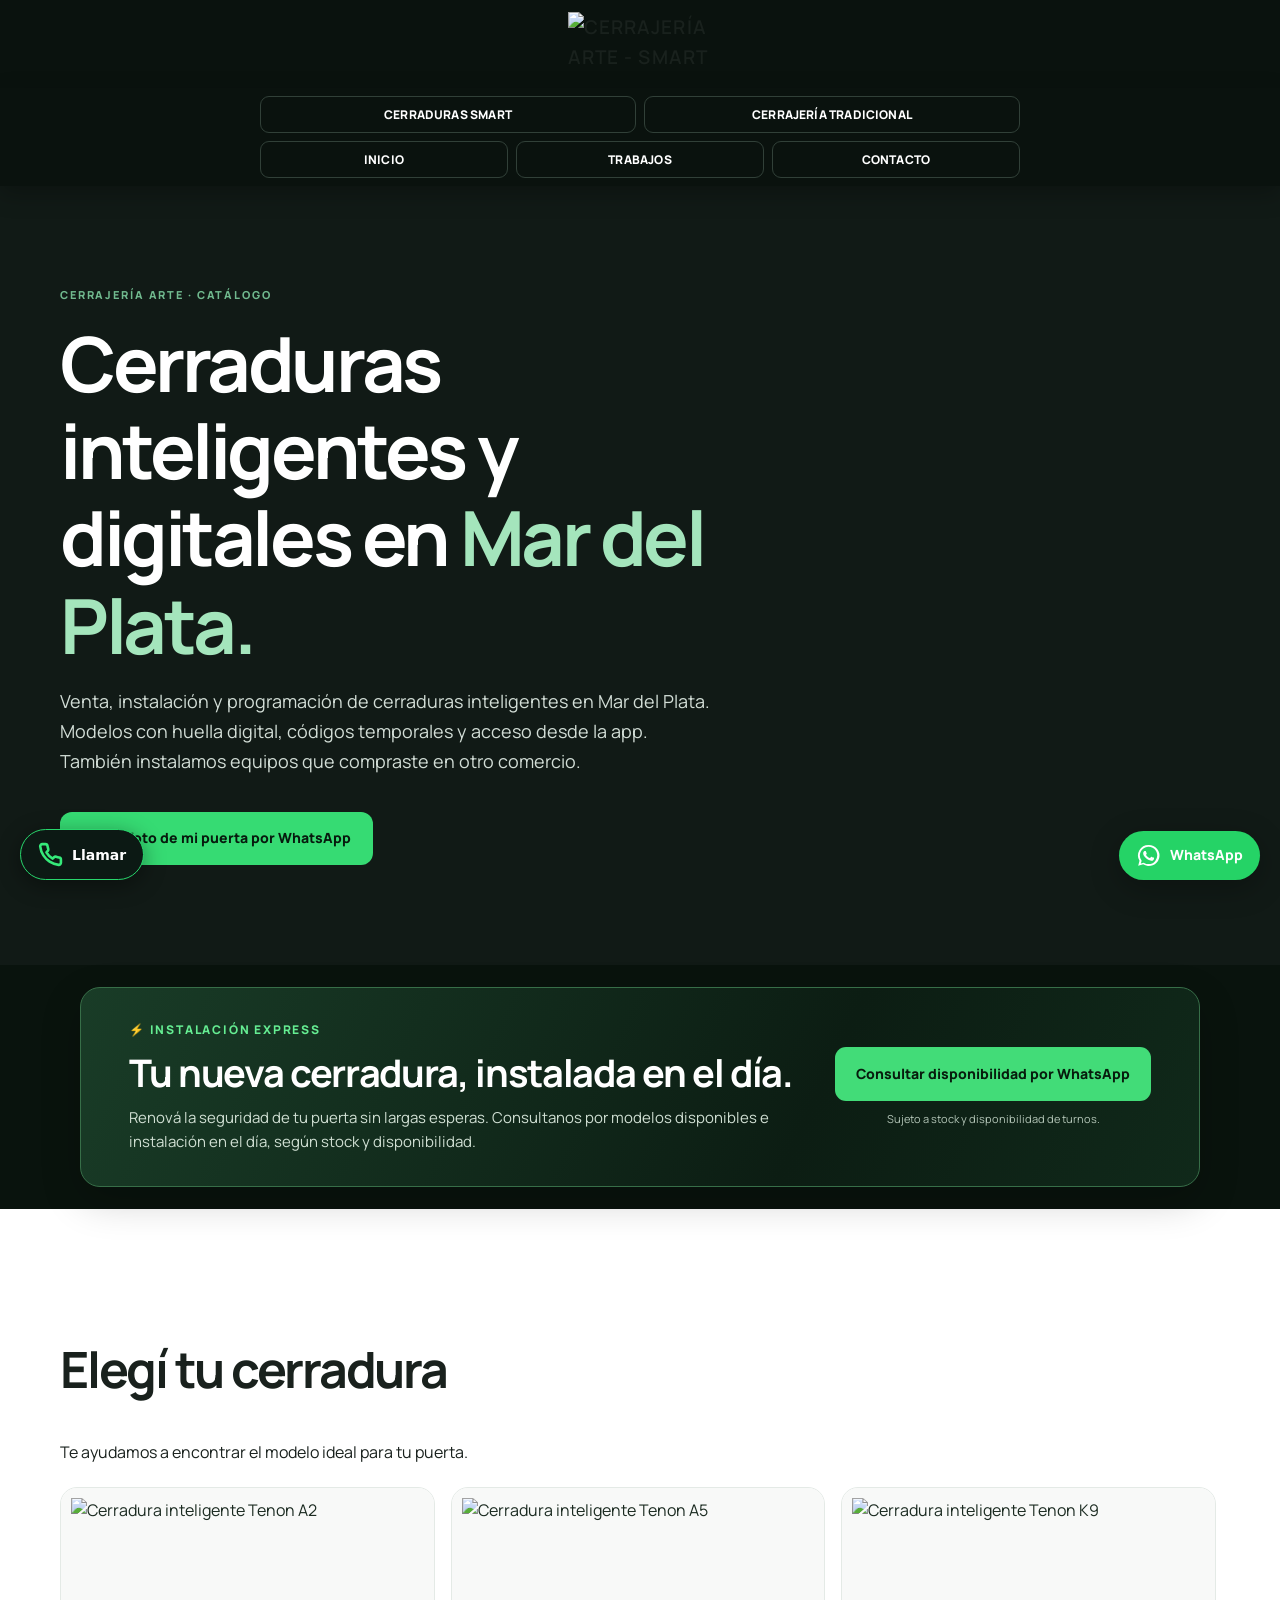
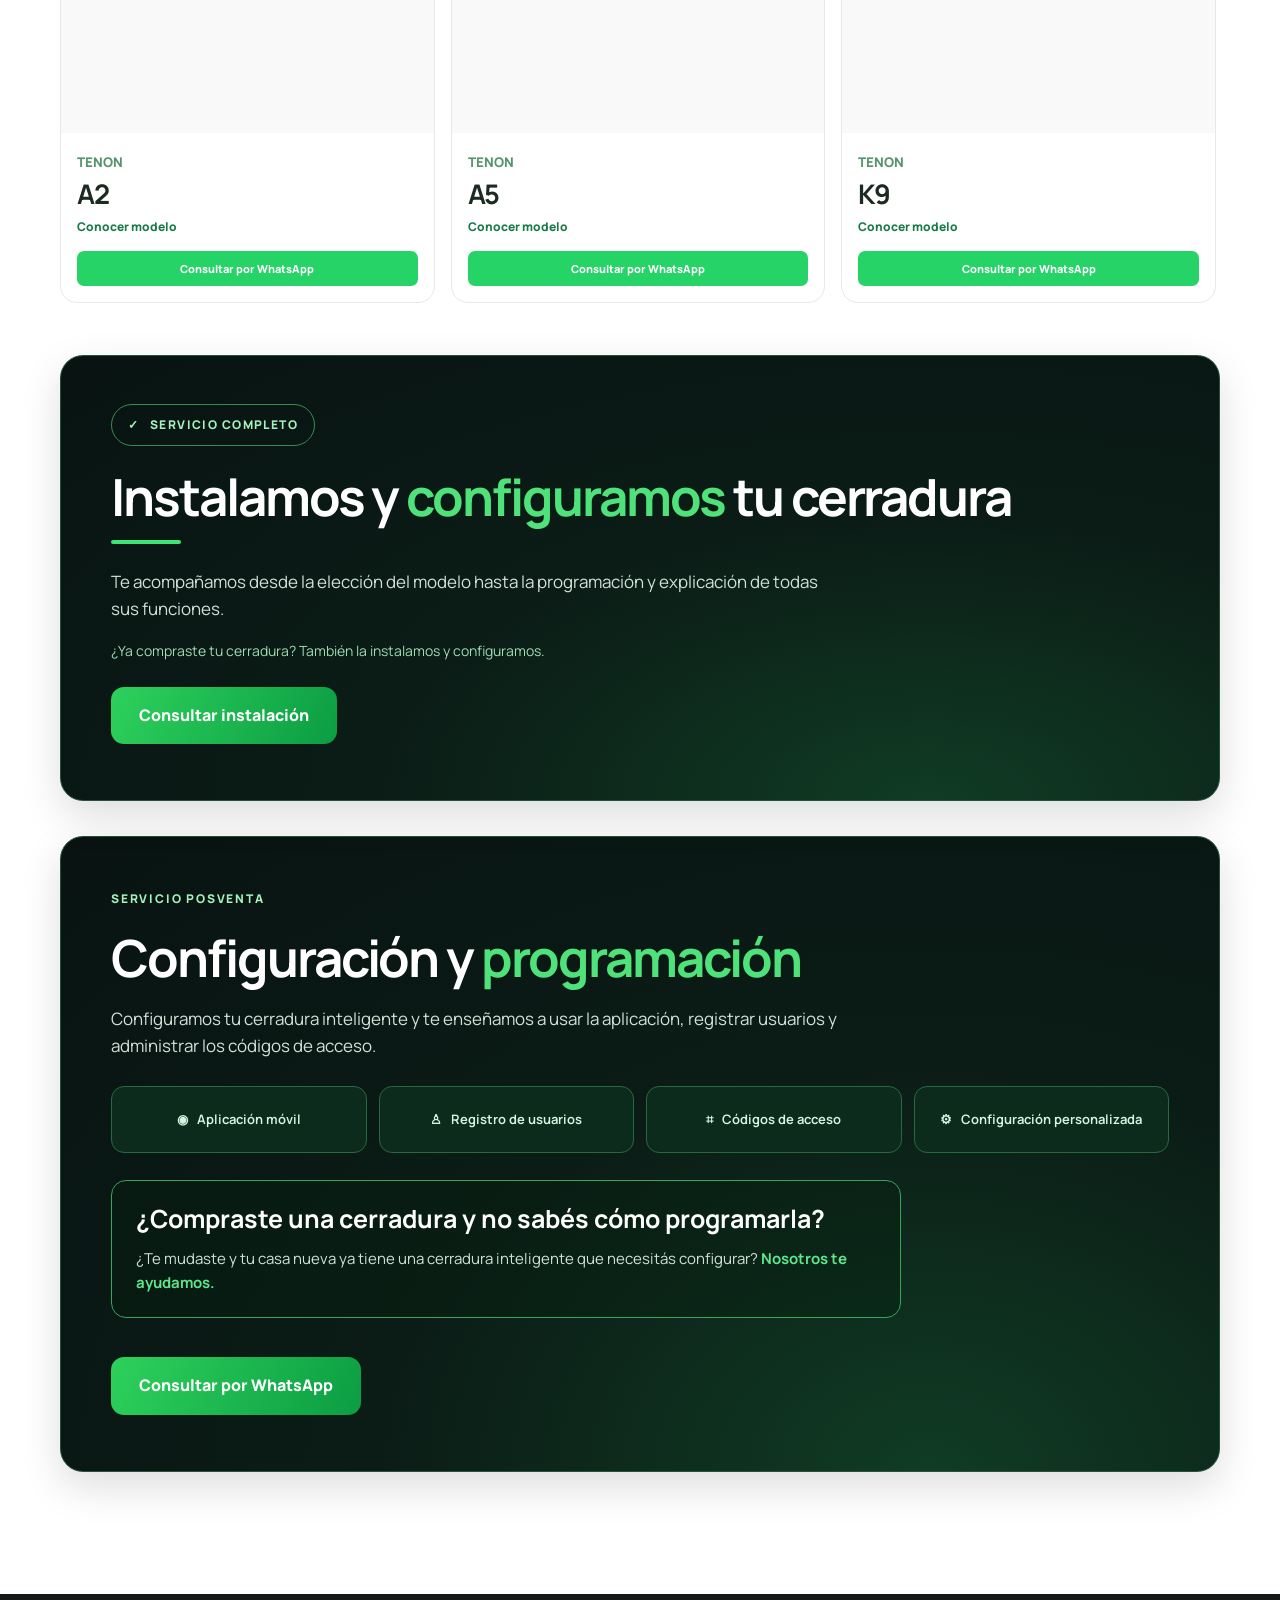
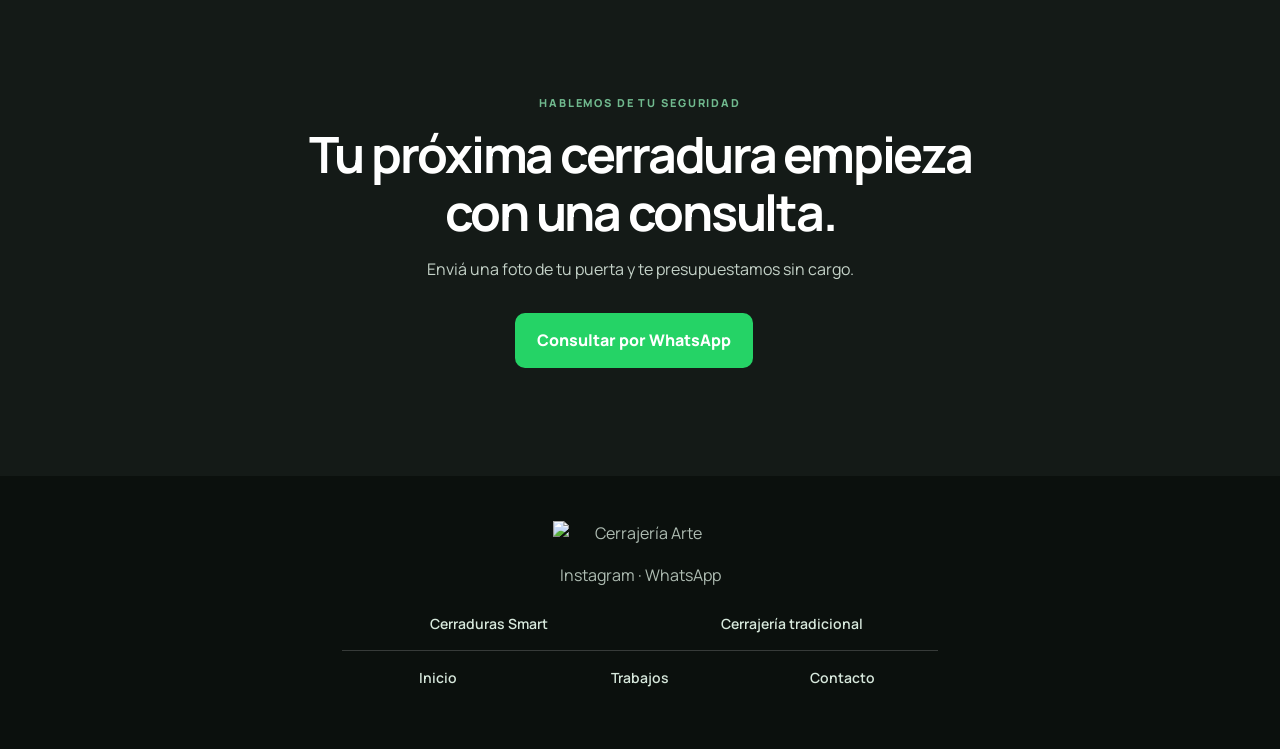
==== commit 63cc8d2e: "Mejorar SEO local y contenido de servicios en cerraduras.html" ====
--- a/cerraduras.html
+++ b/cerraduras.html
@@ -1 +1 @@
-<!doctype html><html lang="es"><head><meta charset="utf-8"><meta name="viewport" content="width=device-width,initial-scale=1"><meta http-equiv="Cache-Control" content="no-cache, no-store, must-revalidate"><title>Catálogo de cerraduras inteligentes | Cerrajería Arte</title><meta name="description" content="Cerrajería Arte en Mar del Plata. Venta, instalación y programación de cerraduras inteligentes Tenon y cerrajería tradicional."><link rel="stylesheet" href="styles.css?v=peek-20261108-19"><style id="mobile-nav-uniform">@media(max-width:767px){body>header nav.main-nav{display:grid!important;grid-template-columns:repeat(2,minmax(0,1fr))!important;gap:8px!important;width:100%!important}body>header nav.main-nav>.nav-dropdown{grid-area:1/1!important}body>header nav.main-nav>a[href*="#servicios"]{grid-area:1/2!important}body>header nav.main-nav>a[href="index.html"]{grid-area:2/1!important}body>header nav.main-nav>a[href*="#trabajos"]{grid-area:2/2!important}body>header nav.main-nav>a[href*="wa.me"]{grid-area:3/1/4/3!important}body>header nav.main-nav>a,body>header nav.main-nav>.nav-dropdown{box-sizing:border-box!important;display:flex!important;align-items:center!important;justify-content:center!important;min-width:0!important;width:100%!important;height:48px!important;min-height:48px!important;padding:5px 7px!important;margin:0!important;border:1px solid #63796a!important;border-radius:9px!important;background:#1b2c21!important;color:#fff!important;box-shadow:none!important;text-align:center!important}body>header nav.main-nav>.nav-dropdown>.nav-parent{display:flex!important;align-items:center!important;justify-content:center!important;box-sizing:border-box!important;width:100%!important;height:100%!important;margin:0!important;padding:0!important;border:0!important;border-radius:0!important;background:transparent!important;color:#fff!important;font-size:10px!important;font-weight:800!important;line-height:1.2!important;letter-spacing:0!important;white-space:normal!important}body>header nav.main-nav>a{font-size:10px!important;font-weight:800!important;line-height:1.2!important;letter-spacing:0!important;white-space:normal!important}body>header nav.main-nav>.nav-dropdown>.submenu{display:none!important}}</style><style id="catalog-mobile-peek-20261108">@media(max-width:767px){html body #modelos .products{display:flex!important;flex-wrap:nowrap!important;gap:11px!important;overflow-x:auto!important;scroll-snap-type:x mandatory!important;padding-right:0!important}html body #modelos .products>.product{flex:0 0 43%!important;width:43%!important;min-width:43%!important;max-width:43%!important;scroll-snap-align:start!important}}</style><style id="products-peek-20261108-final">@media(max-width:767px){html body .products#products-carousel,html body #modelos .products{display:flex!important;flex-wrap:nowrap!important;gap:10px!important;overflow-x:auto!important;scroll-snap-type:x mandatory!important;justify-content:flex-start!important}html body .products#products-carousel>a.product,html body #modelos .products>a.product{box-sizing:border-box!important;flex:0 0 39%!important;width:39%!important;min-width:39%!important;max-width:39%!important;scroll-snap-align:start!important}}</style><style id="catalog-install-no-image-20261108">body .catalog-install{display:block!important;position:relative!important;max-width:1200px!important;margin:35px auto!important;padding:0!important;min-height:0!important;overflow:hidden!important;border-radius:23px!important;border:1px solid #24533a!important;background:radial-gradient(ellipse at 75% 100%,#103c24 0%,#0b1c16 45%,#081312 100%)!important;box-shadow:0 15px 40px #0002!important}body .catalog-install>img{display:none!important}body .catalog-install .catalog-install-copy{box-sizing:border-box!important;width:100%!important;max-width:none!important;margin:0!important;padding:48px 50px!important;background:transparent!important;border:0!important;box-shadow:none!important;color:#fff!important}body .catalog-install .catalog-install-badge{display:inline-block!important;padding:10px 16px!important;border:1px solid #358c51!important;border-radius:50px!important;color:#a6f2bd!important;font-size:12px!important;font-weight:800!important;letter-spacing:.12em!important}body .catalog-install h2{font-size:clamp(32px,4vw,54px)!important;line-height:1.1!important;letter-spacing:-.04em!important;margin:22px 0 16px!important;color:#fff!important}body .catalog-install h2 em{font-style:normal!important;color:#4fe27b!important}body .catalog-install .catalog-install-rule{width:70px!important;height:4px!important;border-radius:8px!important;background:#3ee477!important;margin:0 0 24px!important}body .catalog-install p{color:#d2e1d8!important;line-height:1.6!important;max-width:720px!important;font-size:17px!important;margin:0 0 18px!important}body .catalog-install .catalog-install-extra{font-size:14px!important;color:#9fdbb3!important}body .catalog-install .btn{display:inline-flex!important;align-items:center!important;justify-content:center!important;padding:16px 28px!important;border-radius:13px!important;background:linear-gradient(115deg,#2ed15c,#0b9d43)!important;color:#fff!important;font-weight:800!important;text-decoration:none!important;margin-top:6px!important}@media(max-width:767px){body .catalog-install{margin:25px 14px!important;border-radius:19px!important}body .catalog-install .catalog-install-copy{padding:29px 20px 31px!important}body .catalog-install h2{font-size:clamp(30px,7.3vw,40px)!important}body .catalog-install p{font-size:15px!important}body .catalog-install .catalog-install-extra{font-size:13px!important}body .catalog-install .btn{width:100%!important;box-sizing:border-box!important;font-size:15px!important}}</style><style id="programacion-dark-no-photo-20261108">body .programacion{display:block!important;max-width:1200px!important;min-height:0!important;margin:32px auto!important;padding:0!important;overflow:hidden!important;border-radius:23px!important;border:1px solid #24533a!important;background:radial-gradient(ellipse at 75% 100%,#103c24 0%,#0b1c16 45%,#081312 100%)!important;color:#fff!important;box-shadow:0 15px 40px #0002!important}body .programacion>img{display:none!important}body .programacion .programacion-inner{display:block!important;width:100%!important;max-width:none!important;box-sizing:border-box!important;margin:0!important;padding:48px 50px!important;background:transparent!important}body .programacion .programacion-label{color:#a6f2bd!important;font-size:12px!important;font-weight:800!important;letter-spacing:.15em!important}body .programacion h2{font-size:clamp(32px,4vw,54px)!important;line-height:1.1!important;letter-spacing:-.04em!important;color:#fff!important;margin:18px 0 20px!important}body .programacion h2 em{color:#4fe27b!important;font-style:normal!important}body .programacion .programacion-lead{max-width:760px!important;font-size:17px!important;line-height:1.6!important;color:#d2e1d8!important;margin:0 0 26px!important}body .programacion-benefits{display:grid!important;grid-template-columns:repeat(4,minmax(0,1fr))!important;gap:12px!important;margin:22px 0 27px!important}body .programacion-benefits span{display:flex!important;align-items:center!important;justify-content:center!important;min-height:67px!important;box-sizing:border-box!important;padding:12px!important;border:1px solid #286a40!important;border-radius:13px!important;background:#0c2b1c!important;color:#d8f4e1!important;font-size:13px!important;font-weight:650!important;text-align:center!important}body .programacion-question{max-width:790px!important;padding:22px 24px!important;border:1px solid #35a55c!important;border-radius:15px!important;background:rgba(5,30,17,.4)!important;margin:0 0 25px!important}body .programacion-question strong{display:block!important;font-size:clamp(19px,2.2vw,25px)!important;color:#fff!important;line-height:1.3!important}body .programacion-question p{font-size:15px!important;color:#d2e1d8!important;line-height:1.6!important;margin:12px 0 0!important}body .programacion-question b{color:#5ee68a!important}body .programacion .programacion-btn{display:inline-flex!important;justify-content:center!important;align-items:center!important;padding:16px 28px!important;background:linear-gradient(115deg,#2ed15c,#0b9d43)!important;border-radius:13px!important;color:white!important;text-decoration:none!important;font-weight:800!important}@media(max-width:767px){body .programacion{margin:25px 14px!important;border-radius:19px!important}body .programacion .programacion-inner{padding:29px 20px 31px!important}body .programacion h2{font-size:clamp(30px,7.3vw,40px)!important}body .programacion .programacion-lead{font-size:15px!important}body .programacion-benefits{grid-template-columns:repeat(2,minmax(0,1fr))!important;gap:9px!important}body .programacion-benefits span{font-size:12px!important;padding:10px 8px!important;min-height:61px!important}body .programacion-question{padding:18px 16px!important}body .programacion-question strong{font-size:19px!important}body .programacion-question p{font-size:14px!important}body .programacion .programacion-btn{width:100%!important;box-sizing:border-box!important;font-size:15px!important}}</style><style id="arte-footer-menu-20261108">footer .arte-footer-nav{display:flex!important;justify-content:center!important;align-items:center!important;flex-wrap:wrap!important;gap:12px 28px!important;margin:25px auto 18px!important;padding:0 16px!important;max-width:850px!important}footer .arte-footer-nav a{color:#d7e8dc!important;text-decoration:none!important;font-size:14px!important;font-weight:600!important;line-height:1.6!important;transition:color .2s!important}footer .arte-footer-nav a:hover,footer .arte-footer-nav a:focus{color:#4fe27b!important}footer .footer-logo{display:block!important;margin-left:auto!important;margin-right:auto!important}@media(max-width:650px){footer .arte-footer-nav{display:grid!important;grid-template-columns:repeat(2,minmax(0,1fr))!important;gap:16px 12px!important;margin:28px auto 20px!important;max-width:360px!important}footer .arte-footer-nav a{font-size:14px!important;text-align:center!important}footer .arte-footer-nav a:last-child{grid-column:1/-1!important}}</style><style id="arte-footer-rows-20261108">footer .arte-footer-nav{display:grid!important;grid-template-columns:repeat(6,minmax(0,1fr))!important;gap:12px 8px!important;max-width:650px!important;margin:25px auto 18px!important;padding:0 12px!important;align-items:center!important}footer .arte-footer-nav a{min-width:0!important;box-sizing:border-box!important;text-align:center!important;font-size:13px!important;line-height:1.35!important;white-space:normal!important}footer .arte-footer-nav a:nth-child(2),footer .arte-footer-nav a:nth-child(3){grid-row:1!important;grid-column:span 3!important}footer .arte-footer-nav a:nth-child(1),footer .arte-footer-nav a:nth-child(4),footer .arte-footer-nav a:nth-child(5){grid-row:2!important;grid-column:span 2!important}@media(max-width:650px){footer .arte-footer-nav{grid-template-columns:repeat(6,minmax(0,1fr))!important;max-width:400px!important;gap:19px 6px!important}footer .arte-footer-nav a{font-size:12px!important}footer .arte-footer-nav a:nth-child(5){grid-column:span 2!important}}</style><style id="arte-footer-two-real-rows">footer nav.arte-footer-nav{display:flex!important;flex-direction:column!important;align-items:stretch!important;justify-content:center!important;gap:0!important;width:100%!important;max-width:620px!important;margin:25px auto 16px!important;padding:0 12px!important;box-sizing:border-box!important}footer nav.arte-footer-nav .arte-footer-row{display:grid!important;width:100%!important;align-items:center!important;gap:10px!important}footer nav.arte-footer-nav .arte-footer-row-primary{grid-template-columns:repeat(2,minmax(0,1fr))!important;padding:0 0 17px!important;border-bottom:1px solid rgba(255,255,255,.18)!important}footer nav.arte-footer-nav .arte-footer-row-secondary{grid-template-columns:repeat(3,minmax(0,1fr))!important;padding:17px 0 0!important}footer nav.arte-footer-nav .arte-footer-row a{display:block!important;grid-row:auto!important;grid-column:auto!important;text-align:center!important;font-size:clamp(11px,2.9vw,14px)!important;line-height:1.4!important;color:#d7e8dc!important;text-decoration:none!important;font-weight:600!important;white-space:normal!important}footer nav.arte-footer-nav .arte-footer-row a:hover{color:#4fe27b!important}</style><style id="arte-floating-call-20261108">a.arte-floating-call{position:fixed!important;left:18px!important;bottom:20px!important;z-index:9998!important;display:flex!important;align-items:center!important;justify-content:center!important;gap:9px!important;background:#0c1914!important;color:#fff!important;border:1.5px solid #28d66c!important;border-radius:999px!important;padding:12px 17px!important;text-decoration:none!important;font:700 14px/1.2 system-ui,-apple-system,sans-serif!important;box-shadow:0 5px 22px #0006!important;min-height:50px!important;box-sizing:border-box!important}a.arte-floating-call svg{width:22px!important;height:22px!important;fill:none!important;stroke:#35e979!important;stroke-width:2.5!important;stroke-linecap:round!important;stroke-linejoin:round!important;flex-shrink:0!important}@media(max-width:500px){a.arte-floating-call{left:12px!important;bottom:18px!important;padding:12px 14px!important;font-size:13px!important}}</style><style id="arte-call-align-wa-20261108">body>a.arte-floating-call{bottom:20px!important;left:20px!important;right:auto!important;min-height:0!important;padding:12px 17px!important;line-height:normal!important;font-size:14px!important}body>a.arte-floating-call svg{width:25px!important;height:25px!important}@media(max-width:850px){body>a.arte-floating-call{bottom:14px!important;left:14px!important}}@media(max-width:650px){body>a.arte-floating-call{bottom:12px!important;left:12px!important;padding:10px 13px!important;font-size:12px!important}body>a.arte-floating-call svg{width:22px!important;height:22px!important}}</style><style id="arte-instalacion-dia-20261108">.arte-express-section{padding:22px 20px!important;background:#09130d!important}.arte-express-panel{max-width:1120px;margin:0 auto;padding:32px clamp(20px,4vw,48px);border:1px solid #376e48;border-radius:20px;background:linear-gradient(115deg,#193c27 0%,#0c1d13 65%,#10291a 100%);display:flex;align-items:center;justify-content:space-between;gap:28px;box-shadow:0 14px 40px #0003}.arte-express-copy{flex:1;min-width:0}.arte-express-kicker{display:flex;align-items:center;gap:8px;color:#65ed92;font-size:12px;letter-spacing:.15em;font-weight:800;text-transform:uppercase}.arte-express-panel h2{color:#fff!important;font-size:clamp(25px,3.2vw,38px)!important;line-height:1.15!important;letter-spacing:-.035em!important;margin:12px 0!important}.arte-express-panel p{color:#d0dfd3!important;font-size:15px!important;line-height:1.6!important;margin:0!important;max-width:690px}.arte-express-action{display:flex;flex-direction:column;align-items:center;gap:9px;flex-shrink:0}.arte-express-action a{display:inline-block;text-decoration:none;background:#42dc78;color:#071c0d!important;font-weight:800;font-size:14px;padding:16px 21px;border-radius:11px;text-align:center;white-space:nowrap}.arte-express-action small{font-size:11px;color:#b4c6b8;text-align:center}@media(max-width:720px){.arte-express-section{padding:14px 14px!important}.arte-express-panel{padding:26px 21px;display:flex;flex-direction:column;align-items:stretch;gap:20px}.arte-express-panel h2{font-size:clamp(26px,7vw,34px)!important}.arte-express-panel p{font-size:14px!important}.arte-express-action a{width:100%;box-sizing:border-box;white-space:normal}}</style><style id="arte-catalog-conversion-20261108">.arte-catalog-hero-cta{display:inline-flex;align-items:center;justify-content:center;background:#36db73;color:#071a0e!important;text-decoration:none;font-size:14px;font-weight:800;padding:15px 22px;border-radius:12px;margin-top:18px;max-width:100%;box-sizing:border-box;text-align:center}.catalog-hero .wrap>p{max-width:660px;line-height:1.65}@media(max-width:700px){.arte-catalog-hero-cta{width:100%;font-size:13px}}</style><style id="arte-unified-sticky-menu-20261108">html body>.arte-logo-above-menu{display:flex!important;justify-content:center!important;align-items:center!important;background:#0a120e!important;padding:12px 16px 8px!important;position:relative!important}html body>.arte-logo-above-menu>a.logo-brand{display:block!important;flex:none!important;width:145px!important;max-width:145px!important;height:auto!important;margin:0 auto!important}html body>.arte-logo-above-menu img{display:block!important;width:145px!important;max-height:66px!important;height:auto!important;object-fit:contain!important}html body>header{position:sticky!important;top:0!important;z-index:9999!important;display:flex!important;align-items:center!important;justify-content:center!important;width:100%!important;min-height:0!important;height:auto!important;margin:0!important;padding:8px 12px!important;background:#0a120e!important;box-shadow:0 8px 22px rgba(0,0,0,.25)!important;transition:none!important;animation:none!important}html body>header nav.main-nav.arte-nav-fixed{display:flex!important;flex-direction:column!important;align-items:center!important;justify-content:center!important;flex:1 1 100%!important;width:100%!important;max-width:760px!important;gap:8px!important;margin:0 auto!important;position:relative!important;transition:none!important}html body>header nav.main-nav.arte-nav-fixed .arte-nav-row{display:flex!important;flex-direction:row!important;align-items:stretch!important;justify-content:center!important;gap:8px!important;width:100%!important}html body>header nav.main-nav.arte-nav-fixed .arte-nav-row a{display:flex!important;flex:1 1 0!important;align-items:center!important;justify-content:center!important;min-width:0!important;box-sizing:border-box!important;text-align:center!important;text-decoration:none!important;white-space:normal!important;line-height:1.25!important;font-size:clamp(10px,1.1vw,12px)!important;font-weight:800!important;letter-spacing:.015em!important;color:inherit!important;padding:10px 12px!important;border:1px solid #314038!important;border-radius:9px!important;transition:none!important}html body>header nav.main-nav.arte-nav-fixed .arte-nav-primary a{flex:1 1 50%!important}html body>header nav.main-nav.arte-nav-fixed .arte-nav-secondary a{flex:1 1 33.33%!important}html{scroll-padding-top:145px}@media(max-width:767px){html body>.arte-logo-above-menu{padding:10px 12px 6px!important}html body>header{padding:7px 9px!important}html body>header nav.main-nav.arte-nav-fixed{gap:7px!important}html body>header nav.main-nav.arte-nav-fixed .arte-nav-row{gap:6px!important}html body>header nav.main-nav.arte-nav-fixed .arte-nav-row a{font-size:clamp(9px,2.45vw,11px)!important;padding:10px 4px!important;min-height:42px!important}html{scroll-padding-top:165px}}</style></head><body><div class="arte-logo-above-menu"><a href="index.html" class="brand logo-brand" style="flex:0 0 145px!important;width:145px!important;max-width:145px!important;height:68px!important;min-height:0!important;overflow:visible!important;"><img src="https://cerrajeriaartemdp.wordpress.com/wp-content/uploads/2026/11/logo-arte-recortado.png" alt="Cerrajería Arte - Smart Security" style="width:145px!important;max-width:145px!important;min-width:0!important;height:auto!important;max-height:66px!important;transform:none!important;object-fit:contain!important;"></a></div><header><nav class="main-nav arte-nav-fixed" aria-label="Menú principal"><div class="arte-nav-row arte-nav-primary"><a href="cerraduras.html">CERRADURAS SMART</a><a href="cerrajeria-tradicional.html">CERRAJERÍA TRADICIONAL</a></div><div class="arte-nav-row arte-nav-secondary"><a href="index.html">INICIO</a><a href="index.html#trabajos">TRABAJOS</a><a href="https://wa.me/5492235591990" target="_blank" rel="noopener">CONTACTO</a></div></nav></header><main><section class="catalog-hero"><div class="wrap"><span class="eyebrow">CERRAJERÍA ARTE · CATÁLOGO</span><h1>Cerraduras <em>Smart.</em></h1><p>Elegí tu cerradura inteligente con asesoramiento, instalación y programación profesional en Mar del Plata.</p><a class="arte-catalog-hero-cta" href="https://wa.me/5492235591990?text=Hola%2C%20quiero%20saber%20qu%C3%A9%20cerradura%20inteligente%20es%20compatible%20con%20mi%20puerta." target="_blank" rel="noopener">Enviar foto de mi puerta por WhatsApp</a></div></section><section class="arte-express-section" aria-label="Instalación de cerraduras en el día"><div class="arte-express-panel"><div class="arte-express-copy"><span class="arte-express-kicker">⚡ INSTALACIÓN EXPRESS</span><h2>Tu nueva cerradura, instalada en el día.</h2><p>Renová la seguridad de tu puerta sin largas esperas. Consultanos por modelos disponibles e instalación en el día, según stock y disponibilidad.</p></div><div class="arte-express-action"><a href="https://wa.me/5492235591990?text=Hola%2C%20quiero%20consultar%20si%20puedo%20tener%20una%20cerradura%20instalada%20en%20el%20d%C3%ADa." target="_blank" rel="noopener">Consultar disponibilidad por WhatsApp </a><small>Sujeto a stock y disponibilidad de turnos.</small></div></div></section><section class="section wrap" id="modelos"><h2>Elegí tu cerradura</h2><p>Te ayudamos a encontrar el modelo ideal para tu puerta.</p><div class="products"><a class="product" href="tenon-a2.html"><img src="https://cerrajeriaartemdp.wordpress.com/wp-content/uploads/2026/11/a2.webp" alt="Cerradura inteligente Tenon A2" loading="lazy"><div><small>TENON</small><h3>A2</h3><span>Conocer modelo </span><span class="mini-wa" onclick="event.preventDefault();event.stopPropagation();window.open('https://wa.me/5492235591990?text=Hola%2C%20%C2%BFc%C3%B3mo%20est%C3%A1s%3F%20Estoy%20interesado%20en%20la%20cerradura%20Tenon%20A2.%20Quisiera%20saber%20el%20precio%20con%20instalaci%C3%B3n.%20%C2%BFTe%20puedo%20enviar%20una%20foto%20de%20mi%20puerta%3F','_blank')">Consultar por WhatsApp </span></div></a><a class="product" href="tenon-a5.html"><img src="https://cerrajeriaartemdp.wordpress.com/wp-content/uploads/2026/11/a5.webp" alt="Cerradura inteligente Tenon A5" loading="lazy"><div><small>TENON</small><h3>A5</h3><span>Conocer modelo </span><span class="mini-wa" onclick="event.preventDefault();event.stopPropagation();window.open('https://wa.me/5492235591990?text=Hola%2C%20%C2%BFc%C3%B3mo%20est%C3%A1s%3F%20Estoy%20interesado%20en%20la%20cerradura%20Tenon%20A5.%20Quisiera%20saber%20el%20precio%20con%20instalaci%C3%B3n.%20%C2%BFTe%20puedo%20enviar%20una%20foto%20de%20mi%20puerta%3F','_blank')">Consultar por WhatsApp </span></div></a><a class="product" href="tenon-k9.html"><img src="https://cerrajeriaartemdp.wordpress.com/wp-content/uploads/2026/11/k9.webp" alt="Cerradura inteligente Tenon K9" loading="lazy"><div><small>TENON</small><h3>K9</h3><span>Conocer modelo </span><span class="mini-wa" onclick="event.preventDefault();event.stopPropagation();window.open('https://wa.me/5492235591990?text=Hola%2C%20%C2%BFc%C3%B3mo%20est%C3%A1s%3F%20Estoy%20interesado%20en%20la%20cerradura%20Tenon%20K9.%20Quisiera%20saber%20el%20precio%20con%20instalaci%C3%B3n.%20%C2%BFTe%20puedo%20enviar%20una%20foto%20de%20mi%20puerta%3F','_blank')">Consultar por WhatsApp </span></div></a><a class="product" href="tenon-t10.html"><img src="https://cerrajeriaartemdp.wordpress.com/wp-content/uploads/2026/11/t10.webp" alt="Cerradura inteligente Tenon T10" loading="lazy"><div><small>TENON</small><h3>T10</h3><span>Conocer modelo </span><span class="mini-wa" onclick="event.preventDefault();event.stopPropagation();window.open('https://wa.me/5492235591990?text=Hola%2C%20%C2%BFc%C3%B3mo%20est%C3%A1s%3F%20Estoy%20interesado%20en%20la%20cerradura%20Tenon%20T10.%20Quisiera%20saber%20el%20precio%20con%20instalaci%C3%B3n.%20%C2%BFTe%20puedo%20enviar%20una%20foto%20de%20mi%20puerta%3F','_blank')">Consultar por WhatsApp </span></div></a><a class="product" href="tenon-t15.html"><img src="https://cerrajeriaartemdp.wordpress.com/wp-content/uploads/2026/11/t15.webp" alt="Cerradura inteligente Tenon T15" loading="lazy"><div><small>TENON</small><h3>T15</h3><span>Conocer modelo </span><span class="mini-wa" onclick="event.preventDefault();event.stopPropagation();window.open('https://wa.me/5492235591990?text=Hola%2C%20%C2%BFc%C3%B3mo%20est%C3%A1s%3F%20Estoy%20interesado%20en%20la%20cerradura%20Tenon%20T15.%20Quisiera%20saber%20el%20precio%20con%20instalaci%C3%B3n.%20%C2%BFTe%20puedo%20enviar%20una%20foto%20de%20mi%20puerta%3F','_blank')">Consultar por WhatsApp </span></div></a></div><section class="catalog-install" id="instalacion"><div class="catalog-install-copy"><span class="catalog-install-badge">✓ &nbsp; SERVICIO COMPLETO</span><h2>Instalamos y <em>configuramos</em> tu cerradura</h2><div class="catalog-install-rule"></div><p>Te acompañamos desde la elección del modelo hasta la programación y explicación de todas sus funciones.</p><p class="catalog-install-extra">¿Ya compraste tu cerradura? También la instalamos y configuramos.</p><a class="btn" href="https://wa.me/5492235591990?text=Hola%2C%20quiero%20consultar%20por%20instalaci%C3%B3n%20de%20cerraduras.">Consultar instalación </a></div></section><section class="programacion" id="programacion"><div class="programacion-inner"><span class="programacion-label">SERVICIO POSVENTA</span><h2>Configuración y <em>programación</em></h2><p class="programacion-lead">Configuramos tu cerradura inteligente y te enseñamos a usar la aplicación, registrar usuarios y administrar los códigos de acceso.</p><div class="programacion-benefits"><span>◉ &nbsp; Aplicación móvil</span><span>♙ &nbsp; Registro de usuarios</span><span>⌗ &nbsp; Códigos de acceso</span><span>⚙ &nbsp; Configuración personalizada</span></div><div class="programacion-question"><strong>¿Compraste una cerradura y no sabés cómo programarla?</strong><p>¿Te mudaste y tu casa nueva ya tiene una cerradura inteligente que necesitás configurar? <b>Nosotros te ayudamos.</b></p></div><a class="btn programacion-btn" href="https://wa.me/5492235591990?text=Hola%2C%20necesito%20ayuda%20para%20configurar%20o%20programar%20una%20cerradura%20inteligente.">Consultar por WhatsApp </a></div></section><p class="note"></p></section><section class="contact" id="contacto"><span class="eyebrow">HABLEMOS DE TU SEGURIDAD</span><h2>Tu próxima cerradura empieza con una consulta.</h2><p>Enviá una foto de tu puerta y te presupuestamos sin cargo.</p><a class="btn" href="https://wa.me/5492235591990?text=Hola%2C%20les%20env%C3%ADo%20una%20foto%20de%20mi%20puerta%20para%20pedir%20presupuesto.">Consultar por WhatsApp </a></section></main><a class="floating-wa" href="https://wa.me/5492235591990?text=Hola%2C%20quiero%20hacer%20una%20consulta%20y%20pedir%20presupuesto." aria-label="Consultar por WhatsApp" target="_blank" rel="noopener"><svg viewBox="0 0 32 32" aria-hidden="true"><path fill="currentColor" d="M16 2.5A13.4 13.4 0 0 0 4.5 22.8L2.8 29l6.4-1.7A13.5 13.5 0 1 0 16 2.5Zm0 24.5a11 11 0 0 1-5.6-1.5l-.4-.2-3.8 1 1-3.7-.3-.4a11.1 11.1 0 1 1 9.1 4.8Zm6.1-8.2c-.3-.2-2-1-2.3-1.1-.3-.1-.5-.2-.7.2-.2.3-.8 1.1-1 1.3-.2.2-.4.3-.7.1-2-.9-3.4-2.1-4.5-4-.3-.4.3-.4.8-1.5.1-.2 0-.5-.1-.7l-1-2.4c-.3-.6-.5-.5-.7-.5h-.6c-.2 0-.6.1-.9.4-.3.4-1.2 1.2-1.2 2.8 0 1.7 1.2 3.3 1.4 3.5.2.2 2.4 3.6 5.8 4.9 2.2.9 3.1 1 4.2.9.7-.1 2-1 2.3-2 .3-.9.3-1.7.2-1.9-.1-.2-.3-.3-.6-.5Z"/></svg><span>WhatsApp</span></a><footer><img class="footer-logo" src="https://cerrajeriaartemdp.wordpress.com/wp-content/uploads/2026/11/logo-arte-recortado.png" alt="Cerrajería Arte"><p><a href="https://www.instagram.com/cerrajeriaartemdp/">Instagram</a> · <a href="https://wa.me/5492235591990">WhatsApp</a></p><nav class="arte-footer-nav" aria-label="Menú del pie de página"><div class="arte-footer-row arte-footer-row-primary"><a href="cerraduras.html">Cerraduras Smart</a><a href="cerrajeria-tradicional.html">Cerrajería tradicional</a></div><div class="arte-footer-row arte-footer-row-secondary"><a href="index.html">Inicio</a><a href="index.html#trabajos">Trabajos</a><a href="https://wa.me/5492235591990" target="_blank" rel="noopener">Contacto</a></div></nav></footer><script src="script.js" defer></script><a class="arte-floating-call" href="tel:+542235591990" aria-label="Llamar al 223 559-1990"><svg viewBox="0 0 24 24" aria-hidden="true"><path d="M22 16.92v3a2 2 0 0 1-2.18 2 19.8 19.8 0 0 1-8.63-3.07 19.5 19.5 0 0 1-6-6A19.8 19.8 0 0 1 2.12 4.18 2 2 0 0 1 4.11 2h3a2 2 0 0 1 2 1.72c.12.96.35 1.9.68 2.79a2 2 0 0 1-.45 2.11L8.09 9.91a16 16 0 0 0 6 6l1.29-1.25a2 2 0 0 1 2.11-.45c.89.33 1.83.56 2.79.68A2 2 0 0 1 22 16.92z"/></svg><span>Llamar</span></a></body></html>+<!doctype html><html lang="es"><head><meta charset="utf-8"><meta name="viewport" content="width=device-width,initial-scale=1"><meta http-equiv="Cache-Control" content="no-cache, no-store, must-revalidate"><title>Cerraduras Digitales e Inteligentes en Mar del Plata | Cerrajería Arte</title><meta name="description" content="Venta, instalación y programación de cerraduras digitales e inteligentes en Mar del Plata. Modelos Tenon, huella, códigos y acceso desde la app. Pedí presupuesto."><link rel="stylesheet" href="styles.css?v=peek-20261108-19"><style id="mobile-nav-uniform">@media(max-width:767px){body>header nav.main-nav{display:grid!important;grid-template-columns:repeat(2,minmax(0,1fr))!important;gap:8px!important;width:100%!important}body>header nav.main-nav>.nav-dropdown{grid-area:1/1!important}body>header nav.main-nav>a[href*="#servicios"]{grid-area:1/2!important}body>header nav.main-nav>a[href="index.html"]{grid-area:2/1!important}body>header nav.main-nav>a[href*="#trabajos"]{grid-area:2/2!important}body>header nav.main-nav>a[href*="wa.me"]{grid-area:3/1/4/3!important}body>header nav.main-nav>a,body>header nav.main-nav>.nav-dropdown{box-sizing:border-box!important;display:flex!important;align-items:center!important;justify-content:center!important;min-width:0!important;width:100%!important;height:48px!important;min-height:48px!important;padding:5px 7px!important;margin:0!important;border:1px solid #63796a!important;border-radius:9px!important;background:#1b2c21!important;color:#fff!important;box-shadow:none!important;text-align:center!important}body>header nav.main-nav>.nav-dropdown>.nav-parent{display:flex!important;align-items:center!important;justify-content:center!important;box-sizing:border-box!important;width:100%!important;height:100%!important;margin:0!important;padding:0!important;border:0!important;border-radius:0!important;background:transparent!important;color:#fff!important;font-size:10px!important;font-weight:800!important;line-height:1.2!important;letter-spacing:0!important;white-space:normal!important}body>header nav.main-nav>a{font-size:10px!important;font-weight:800!important;line-height:1.2!important;letter-spacing:0!important;white-space:normal!important}body>header nav.main-nav>.nav-dropdown>.submenu{display:none!important}}</style><style id="catalog-mobile-peek-20261108">@media(max-width:767px){html body #modelos .products{display:flex!important;flex-wrap:nowrap!important;gap:11px!important;overflow-x:auto!important;scroll-snap-type:x mandatory!important;padding-right:0!important}html body #modelos .products>.product{flex:0 0 43%!important;width:43%!important;min-width:43%!important;max-width:43%!important;scroll-snap-align:start!important}}</style><style id="products-peek-20261108-final">@media(max-width:767px){html body .products#products-carousel,html body #modelos .products{display:flex!important;flex-wrap:nowrap!important;gap:10px!important;overflow-x:auto!important;scroll-snap-type:x mandatory!important;justify-content:flex-start!important}html body .products#products-carousel>a.product,html body #modelos .products>a.product{box-sizing:border-box!important;flex:0 0 39%!important;width:39%!important;min-width:39%!important;max-width:39%!important;scroll-snap-align:start!important}}</style><style id="catalog-install-no-image-20261108">body .catalog-install{display:block!important;position:relative!important;max-width:1200px!important;margin:35px auto!important;padding:0!important;min-height:0!important;overflow:hidden!important;border-radius:23px!important;border:1px solid #24533a!important;background:radial-gradient(ellipse at 75% 100%,#103c24 0%,#0b1c16 45%,#081312 100%)!important;box-shadow:0 15px 40px #0002!important}body .catalog-install>img{display:none!important}body .catalog-install .catalog-install-copy{box-sizing:border-box!important;width:100%!important;max-width:none!important;margin:0!important;padding:48px 50px!important;background:transparent!important;border:0!important;box-shadow:none!important;color:#fff!important}body .catalog-install .catalog-install-badge{display:inline-block!important;padding:10px 16px!important;border:1px solid #358c51!important;border-radius:50px!important;color:#a6f2bd!important;font-size:12px!important;font-weight:800!important;letter-spacing:.12em!important}body .catalog-install h2{font-size:clamp(32px,4vw,54px)!important;line-height:1.1!important;letter-spacing:-.04em!important;margin:22px 0 16px!important;color:#fff!important}body .catalog-install h2 em{font-style:normal!important;color:#4fe27b!important}body .catalog-install .catalog-install-rule{width:70px!important;height:4px!important;border-radius:8px!important;background:#3ee477!important;margin:0 0 24px!important}body .catalog-install p{color:#d2e1d8!important;line-height:1.6!important;max-width:720px!important;font-size:17px!important;margin:0 0 18px!important}body .catalog-install .catalog-install-extra{font-size:14px!important;color:#9fdbb3!important}body .catalog-install .btn{display:inline-flex!important;align-items:center!important;justify-content:center!important;padding:16px 28px!important;border-radius:13px!important;background:linear-gradient(115deg,#2ed15c,#0b9d43)!important;color:#fff!important;font-weight:800!important;text-decoration:none!important;margin-top:6px!important}@media(max-width:767px){body .catalog-install{margin:25px 14px!important;border-radius:19px!important}body .catalog-install .catalog-install-copy{padding:29px 20px 31px!important}body .catalog-install h2{font-size:clamp(30px,7.3vw,40px)!important}body .catalog-install p{font-size:15px!important}body .catalog-install .catalog-install-extra{font-size:13px!important}body .catalog-install .btn{width:100%!important;box-sizing:border-box!important;font-size:15px!important}}</style><style id="programacion-dark-no-photo-20261108">body .programacion{display:block!important;max-width:1200px!important;min-height:0!important;margin:32px auto!important;padding:0!important;overflow:hidden!important;border-radius:23px!important;border:1px solid #24533a!important;background:radial-gradient(ellipse at 75% 100%,#103c24 0%,#0b1c16 45%,#081312 100%)!important;color:#fff!important;box-shadow:0 15px 40px #0002!important}body .programacion>img{display:none!important}body .programacion .programacion-inner{display:block!important;width:100%!important;max-width:none!important;box-sizing:border-box!important;margin:0!important;padding:48px 50px!important;background:transparent!important}body .programacion .programacion-label{color:#a6f2bd!important;font-size:12px!important;font-weight:800!important;letter-spacing:.15em!important}body .programacion h2{font-size:clamp(32px,4vw,54px)!important;line-height:1.1!important;letter-spacing:-.04em!important;color:#fff!important;margin:18px 0 20px!important}body .programacion h2 em{color:#4fe27b!important;font-style:normal!important}body .programacion .programacion-lead{max-width:760px!important;font-size:17px!important;line-height:1.6!important;color:#d2e1d8!important;margin:0 0 26px!important}body .programacion-benefits{display:grid!important;grid-template-columns:repeat(4,minmax(0,1fr))!important;gap:12px!important;margin:22px 0 27px!important}body .programacion-benefits span{display:flex!important;align-items:center!important;justify-content:center!important;min-height:67px!important;box-sizing:border-box!important;padding:12px!important;border:1px solid #286a40!important;border-radius:13px!important;background:#0c2b1c!important;color:#d8f4e1!important;font-size:13px!important;font-weight:650!important;text-align:center!important}body .programacion-question{max-width:790px!important;padding:22px 24px!important;border:1px solid #35a55c!important;border-radius:15px!important;background:rgba(5,30,17,.4)!important;margin:0 0 25px!important}body .programacion-question strong{display:block!important;font-size:clamp(19px,2.2vw,25px)!important;color:#fff!important;line-height:1.3!important}body .programacion-question p{font-size:15px!important;color:#d2e1d8!important;line-height:1.6!important;margin:12px 0 0!important}body .programacion-question b{color:#5ee68a!important}body .programacion .programacion-btn{display:inline-flex!important;justify-content:center!important;align-items:center!important;padding:16px 28px!important;background:linear-gradient(115deg,#2ed15c,#0b9d43)!important;border-radius:13px!important;color:white!important;text-decoration:none!important;font-weight:800!important}@media(max-width:767px){body .programacion{margin:25px 14px!important;border-radius:19px!important}body .programacion .programacion-inner{padding:29px 20px 31px!important}body .programacion h2{font-size:clamp(30px,7.3vw,40px)!important}body .programacion .programacion-lead{font-size:15px!important}body .programacion-benefits{grid-template-columns:repeat(2,minmax(0,1fr))!important;gap:9px!important}body .programacion-benefits span{font-size:12px!important;padding:10px 8px!important;min-height:61px!important}body .programacion-question{padding:18px 16px!important}body .programacion-question strong{font-size:19px!important}body .programacion-question p{font-size:14px!important}body .programacion .programacion-btn{width:100%!important;box-sizing:border-box!important;font-size:15px!important}}</style><style id="arte-footer-menu-20261108">footer .arte-footer-nav{display:flex!important;justify-content:center!important;align-items:center!important;flex-wrap:wrap!important;gap:12px 28px!important;margin:25px auto 18px!important;padding:0 16px!important;max-width:850px!important}footer .arte-footer-nav a{color:#d7e8dc!important;text-decoration:none!important;font-size:14px!important;font-weight:600!important;line-height:1.6!important;transition:color .2s!important}footer .arte-footer-nav a:hover,footer .arte-footer-nav a:focus{color:#4fe27b!important}footer .footer-logo{display:block!important;margin-left:auto!important;margin-right:auto!important}@media(max-width:650px){footer .arte-footer-nav{display:grid!important;grid-template-columns:repeat(2,minmax(0,1fr))!important;gap:16px 12px!important;margin:28px auto 20px!important;max-width:360px!important}footer .arte-footer-nav a{font-size:14px!important;text-align:center!important}footer .arte-footer-nav a:last-child{grid-column:1/-1!important}}</style><style id="arte-footer-rows-20261108">footer .arte-footer-nav{display:grid!important;grid-template-columns:repeat(6,minmax(0,1fr))!important;gap:12px 8px!important;max-width:650px!important;margin:25px auto 18px!important;padding:0 12px!important;align-items:center!important}footer .arte-footer-nav a{min-width:0!important;box-sizing:border-box!important;text-align:center!important;font-size:13px!important;line-height:1.35!important;white-space:normal!important}footer .arte-footer-nav a:nth-child(2),footer .arte-footer-nav a:nth-child(3){grid-row:1!important;grid-column:span 3!important}footer .arte-footer-nav a:nth-child(1),footer .arte-footer-nav a:nth-child(4),footer .arte-footer-nav a:nth-child(5){grid-row:2!important;grid-column:span 2!important}@media(max-width:650px){footer .arte-footer-nav{grid-template-columns:repeat(6,minmax(0,1fr))!important;max-width:400px!important;gap:19px 6px!important}footer .arte-footer-nav a{font-size:12px!important}footer .arte-footer-nav a:nth-child(5){grid-column:span 2!important}}</style><style id="arte-footer-two-real-rows">footer nav.arte-footer-nav{display:flex!important;flex-direction:column!important;align-items:stretch!important;justify-content:center!important;gap:0!important;width:100%!important;max-width:620px!important;margin:25px auto 16px!important;padding:0 12px!important;box-sizing:border-box!important}footer nav.arte-footer-nav .arte-footer-row{display:grid!important;width:100%!important;align-items:center!important;gap:10px!important}footer nav.arte-footer-nav .arte-footer-row-primary{grid-template-columns:repeat(2,minmax(0,1fr))!important;padding:0 0 17px!important;border-bottom:1px solid rgba(255,255,255,.18)!important}footer nav.arte-footer-nav .arte-footer-row-secondary{grid-template-columns:repeat(3,minmax(0,1fr))!important;padding:17px 0 0!important}footer nav.arte-footer-nav .arte-footer-row a{display:block!important;grid-row:auto!important;grid-column:auto!important;text-align:center!important;font-size:clamp(11px,2.9vw,14px)!important;line-height:1.4!important;color:#d7e8dc!important;text-decoration:none!important;font-weight:600!important;white-space:normal!important}footer nav.arte-footer-nav .arte-footer-row a:hover{color:#4fe27b!important}</style><style id="arte-floating-call-20261108">a.arte-floating-call{position:fixed!important;left:18px!important;bottom:20px!important;z-index:9998!important;display:flex!important;align-items:center!important;justify-content:center!important;gap:9px!important;background:#0c1914!important;color:#fff!important;border:1.5px solid #28d66c!important;border-radius:999px!important;padding:12px 17px!important;text-decoration:none!important;font:700 14px/1.2 system-ui,-apple-system,sans-serif!important;box-shadow:0 5px 22px #0006!important;min-height:50px!important;box-sizing:border-box!important}a.arte-floating-call svg{width:22px!important;height:22px!important;fill:none!important;stroke:#35e979!important;stroke-width:2.5!important;stroke-linecap:round!important;stroke-linejoin:round!important;flex-shrink:0!important}@media(max-width:500px){a.arte-floating-call{left:12px!important;bottom:18px!important;padding:12px 14px!important;font-size:13px!important}}</style><style id="arte-call-align-wa-20261108">body>a.arte-floating-call{bottom:20px!important;left:20px!important;right:auto!important;min-height:0!important;padding:12px 17px!important;line-height:normal!important;font-size:14px!important}body>a.arte-floating-call svg{width:25px!important;height:25px!important}@media(max-width:850px){body>a.arte-floating-call{bottom:14px!important;left:14px!important}}@media(max-width:650px){body>a.arte-floating-call{bottom:12px!important;left:12px!important;padding:10px 13px!important;font-size:12px!important}body>a.arte-floating-call svg{width:22px!important;height:22px!important}}</style><style id="arte-instalacion-dia-20261108">.arte-express-section{padding:22px 20px!important;background:#09130d!important}.arte-express-panel{max-width:1120px;margin:0 auto;padding:32px clamp(20px,4vw,48px);border:1px solid #376e48;border-radius:20px;background:linear-gradient(115deg,#193c27 0%,#0c1d13 65%,#10291a 100%);display:flex;align-items:center;justify-content:space-between;gap:28px;box-shadow:0 14px 40px #0003}.arte-express-copy{flex:1;min-width:0}.arte-express-kicker{display:flex;align-items:center;gap:8px;color:#65ed92;font-size:12px;letter-spacing:.15em;font-weight:800;text-transform:uppercase}.arte-express-panel h2{color:#fff!important;font-size:clamp(25px,3.2vw,38px)!important;line-height:1.15!important;letter-spacing:-.035em!important;margin:12px 0!important}.arte-express-panel p{color:#d0dfd3!important;font-size:15px!important;line-height:1.6!important;margin:0!important;max-width:690px}.arte-express-action{display:flex;flex-direction:column;align-items:center;gap:9px;flex-shrink:0}.arte-express-action a{display:inline-block;text-decoration:none;background:#42dc78;color:#071c0d!important;font-weight:800;font-size:14px;padding:16px 21px;border-radius:11px;text-align:center;white-space:nowrap}.arte-express-action small{font-size:11px;color:#b4c6b8;text-align:center}@media(max-width:720px){.arte-express-section{padding:14px 14px!important}.arte-express-panel{padding:26px 21px;display:flex;flex-direction:column;align-items:stretch;gap:20px}.arte-express-panel h2{font-size:clamp(26px,7vw,34px)!important}.arte-express-panel p{font-size:14px!important}.arte-express-action a{width:100%;box-sizing:border-box;white-space:normal}}</style><style id="arte-catalog-conversion-20261108">.arte-catalog-hero-cta{display:inline-flex;align-items:center;justify-content:center;background:#36db73;color:#071a0e!important;text-decoration:none;font-size:14px;font-weight:800;padding:15px 22px;border-radius:12px;margin-top:18px;max-width:100%;box-sizing:border-box;text-align:center}.catalog-hero .wrap>p{max-width:660px;line-height:1.65}@media(max-width:700px){.arte-catalog-hero-cta{width:100%;font-size:13px}}</style><style id="arte-unified-sticky-menu-20261108">html body>.arte-logo-above-menu{display:flex!important;justify-content:center!important;align-items:center!important;background:#0a120e!important;padding:12px 16px 8px!important;position:relative!important}html body>.arte-logo-above-menu>a.logo-brand{display:block!important;flex:none!important;width:145px!important;max-width:145px!important;height:auto!important;margin:0 auto!important}html body>.arte-logo-above-menu img{display:block!important;width:145px!important;max-height:66px!important;height:auto!important;object-fit:contain!important}html body>header{position:sticky!important;top:0!important;z-index:9999!important;display:flex!important;align-items:center!important;justify-content:center!important;width:100%!important;min-height:0!important;height:auto!important;margin:0!important;padding:8px 12px!important;background:#0a120e!important;box-shadow:0 8px 22px rgba(0,0,0,.25)!important;transition:none!important;animation:none!important}html body>header nav.main-nav.arte-nav-fixed{display:flex!important;flex-direction:column!important;align-items:center!important;justify-content:center!important;flex:1 1 100%!important;width:100%!important;max-width:760px!important;gap:8px!important;margin:0 auto!important;position:relative!important;transition:none!important}html body>header nav.main-nav.arte-nav-fixed .arte-nav-row{display:flex!important;flex-direction:row!important;align-items:stretch!important;justify-content:center!important;gap:8px!important;width:100%!important}html body>header nav.main-nav.arte-nav-fixed .arte-nav-row a{display:flex!important;flex:1 1 0!important;align-items:center!important;justify-content:center!important;min-width:0!important;box-sizing:border-box!important;text-align:center!important;text-decoration:none!important;white-space:normal!important;line-height:1.25!important;font-size:clamp(10px,1.1vw,12px)!important;font-weight:800!important;letter-spacing:.015em!important;color:inherit!important;padding:10px 12px!important;border:1px solid #314038!important;border-radius:9px!important;transition:none!important}html body>header nav.main-nav.arte-nav-fixed .arte-nav-primary a{flex:1 1 50%!important}html body>header nav.main-nav.arte-nav-fixed .arte-nav-secondary a{flex:1 1 33.33%!important}html{scroll-padding-top:145px}@media(max-width:767px){html body>.arte-logo-above-menu{padding:10px 12px 6px!important}html body>header{padding:7px 9px!important}html body>header nav.main-nav.arte-nav-fixed{gap:7px!important}html body>header nav.main-nav.arte-nav-fixed .arte-nav-row{gap:6px!important}html body>header nav.main-nav.arte-nav-fixed .arte-nav-row a{font-size:clamp(9px,2.45vw,11px)!important;padding:10px 4px!important;min-height:42px!important}html{scroll-padding-top:165px}}</style><link rel="canonical" href="https://cerrajeriaartemdp.com.ar/cerraduras.html"><meta property="og:type" content="website"><meta property="og:locale" content="es_AR"><meta property="og:title" content="Cerraduras Digitales e Inteligentes en Mar del Plata | Cerrajería Arte"><meta property="og:description" content="Venta, instalación y programación de cerraduras digitales e inteligentes en Mar del Plata. Modelos Tenon, huella, códigos y acceso desde la app. Pedí presupuesto."><meta property="og:url" content="https://cerrajeriaartemdp.com.ar/cerraduras.html"></head><body><div class="arte-logo-above-menu"><a href="index.html" class="brand logo-brand" style="flex:0 0 145px!important;width:145px!important;max-width:145px!important;height:68px!important;min-height:0!important;overflow:visible!important;"><img src="https://cerrajeriaartemdp.wordpress.com/wp-content/uploads/2026/11/logo-arte-recortado.png" alt="Cerrajería Arte - Smart Security" style="width:145px!important;max-width:145px!important;min-width:0!important;height:auto!important;max-height:66px!important;transform:none!important;object-fit:contain!important;"></a></div><header><nav class="main-nav arte-nav-fixed" aria-label="Menú principal"><div class="arte-nav-row arte-nav-primary"><a href="cerraduras.html">CERRADURAS SMART</a><a href="cerrajeria-tradicional.html">CERRAJERÍA TRADICIONAL</a></div><div class="arte-nav-row arte-nav-secondary"><a href="index.html">INICIO</a><a href="index.html#trabajos">TRABAJOS</a><a href="https://wa.me/5492235591990" target="_blank" rel="noopener">CONTACTO</a></div></nav></header><main><section class="catalog-hero"><div class="wrap"><span class="eyebrow">CERRAJERÍA ARTE · CATÁLOGO</span><h1>Cerraduras inteligentes y digitales en <em>Mar del Plata.</em></h1><p>Venta, instalación y programación de cerraduras inteligentes en Mar del Plata. Modelos con huella digital, códigos temporales y acceso desde la app. También instalamos equipos que compraste en otro comercio.</p><a class="arte-catalog-hero-cta" href="https://wa.me/5492235591990?text=Hola%2C%20quiero%20saber%20qu%C3%A9%20cerradura%20inteligente%20es%20compatible%20con%20mi%20puerta." target="_blank" rel="noopener">Enviar foto de mi puerta por WhatsApp</a></div></section><section class="arte-express-section" aria-label="Instalación de cerraduras en el día"><div class="arte-express-panel"><div class="arte-express-copy"><span class="arte-express-kicker">⚡ INSTALACIÓN EXPRESS</span><h2>Tu nueva cerradura, instalada en el día.</h2><p>Renová la seguridad de tu puerta sin largas esperas. Consultanos por modelos disponibles e instalación en el día, según stock y disponibilidad.</p></div><div class="arte-express-action"><a href="https://wa.me/5492235591990?text=Hola%2C%20quiero%20consultar%20si%20puedo%20tener%20una%20cerradura%20instalada%20en%20el%20d%C3%ADa." target="_blank" rel="noopener">Consultar disponibilidad por WhatsApp </a><small>Sujeto a stock y disponibilidad de turnos.</small></div></div></section><section class="section wrap" id="modelos"><h2>Elegí tu cerradura</h2><p>Te ayudamos a encontrar el modelo ideal para tu puerta.</p><div class="products"><a class="product" href="tenon-a2.html"><img src="https://cerrajeriaartemdp.wordpress.com/wp-content/uploads/2026/11/a2.webp" alt="Cerradura inteligente Tenon A2" loading="lazy"><div><small>TENON</small><h3>A2</h3><span>Conocer modelo </span><span class="mini-wa" onclick="event.preventDefault();event.stopPropagation();window.open('https://wa.me/5492235591990?text=Hola%2C%20%C2%BFc%C3%B3mo%20est%C3%A1s%3F%20Estoy%20interesado%20en%20la%20cerradura%20Tenon%20A2.%20Quisiera%20saber%20el%20precio%20con%20instalaci%C3%B3n.%20%C2%BFTe%20puedo%20enviar%20una%20foto%20de%20mi%20puerta%3F','_blank')">Consultar por WhatsApp </span></div></a><a class="product" href="tenon-a5.html"><img src="https://cerrajeriaartemdp.wordpress.com/wp-content/uploads/2026/11/a5.webp" alt="Cerradura inteligente Tenon A5" loading="lazy"><div><small>TENON</small><h3>A5</h3><span>Conocer modelo </span><span class="mini-wa" onclick="event.preventDefault();event.stopPropagation();window.open('https://wa.me/5492235591990?text=Hola%2C%20%C2%BFc%C3%B3mo%20est%C3%A1s%3F%20Estoy%20interesado%20en%20la%20cerradura%20Tenon%20A5.%20Quisiera%20saber%20el%20precio%20con%20instalaci%C3%B3n.%20%C2%BFTe%20puedo%20enviar%20una%20foto%20de%20mi%20puerta%3F','_blank')">Consultar por WhatsApp </span></div></a><a class="product" href="tenon-k9.html"><img src="https://cerrajeriaartemdp.wordpress.com/wp-content/uploads/2026/11/k9.webp" alt="Cerradura inteligente Tenon K9" loading="lazy"><div><small>TENON</small><h3>K9</h3><span>Conocer modelo </span><span class="mini-wa" onclick="event.preventDefault();event.stopPropagation();window.open('https://wa.me/5492235591990?text=Hola%2C%20%C2%BFc%C3%B3mo%20est%C3%A1s%3F%20Estoy%20interesado%20en%20la%20cerradura%20Tenon%20K9.%20Quisiera%20saber%20el%20precio%20con%20instalaci%C3%B3n.%20%C2%BFTe%20puedo%20enviar%20una%20foto%20de%20mi%20puerta%3F','_blank')">Consultar por WhatsApp </span></div></a><a class="product" href="tenon-t10.html"><img src="https://cerrajeriaartemdp.wordpress.com/wp-content/uploads/2026/11/t10.webp" alt="Cerradura inteligente Tenon T10" loading="lazy"><div><small>TENON</small><h3>T10</h3><span>Conocer modelo </span><span class="mini-wa" onclick="event.preventDefault();event.stopPropagation();window.open('https://wa.me/5492235591990?text=Hola%2C%20%C2%BFc%C3%B3mo%20est%C3%A1s%3F%20Estoy%20interesado%20en%20la%20cerradura%20Tenon%20T10.%20Quisiera%20saber%20el%20precio%20con%20instalaci%C3%B3n.%20%C2%BFTe%20puedo%20enviar%20una%20foto%20de%20mi%20puerta%3F','_blank')">Consultar por WhatsApp </span></div></a><a class="product" href="tenon-t15.html"><img src="https://cerrajeriaartemdp.wordpress.com/wp-content/uploads/2026/11/t15.webp" alt="Cerradura inteligente Tenon T15" loading="lazy"><div><small>TENON</small><h3>T15</h3><span>Conocer modelo </span><span class="mini-wa" onclick="event.preventDefault();event.stopPropagation();window.open('https://wa.me/5492235591990?text=Hola%2C%20%C2%BFc%C3%B3mo%20est%C3%A1s%3F%20Estoy%20interesado%20en%20la%20cerradura%20Tenon%20T15.%20Quisiera%20saber%20el%20precio%20con%20instalaci%C3%B3n.%20%C2%BFTe%20puedo%20enviar%20una%20foto%20de%20mi%20puerta%3F','_blank')">Consultar por WhatsApp </span></div></a></div><section class="catalog-install" id="instalacion"><div class="catalog-install-copy"><span class="catalog-install-badge">✓ &nbsp; SERVICIO COMPLETO</span><h2>Instalamos y <em>configuramos</em> tu cerradura</h2><div class="catalog-install-rule"></div><p>Te acompañamos desde la elección del modelo hasta la programación y explicación de todas sus funciones.</p><p class="catalog-install-extra">¿Ya compraste tu cerradura? También la instalamos y configuramos.</p><a class="btn" href="https://wa.me/5492235591990?text=Hola%2C%20quiero%20consultar%20por%20instalaci%C3%B3n%20de%20cerraduras.">Consultar instalación </a></div></section><section class="programacion" id="programacion"><div class="programacion-inner"><span class="programacion-label">SERVICIO POSVENTA</span><h2>Configuración y <em>programación</em></h2><p class="programacion-lead">Configuramos tu cerradura inteligente y te enseñamos a usar la aplicación, registrar usuarios y administrar los códigos de acceso.</p><div class="programacion-benefits"><span>◉ &nbsp; Aplicación móvil</span><span>♙ &nbsp; Registro de usuarios</span><span>⌗ &nbsp; Códigos de acceso</span><span>⚙ &nbsp; Configuración personalizada</span></div><div class="programacion-question"><strong>¿Compraste una cerradura y no sabés cómo programarla?</strong><p>¿Te mudaste y tu casa nueva ya tiene una cerradura inteligente que necesitás configurar? <b>Nosotros te ayudamos.</b></p></div><a class="btn programacion-btn" href="https://wa.me/5492235591990?text=Hola%2C%20necesito%20ayuda%20para%20configurar%20o%20programar%20una%20cerradura%20inteligente.">Consultar por WhatsApp </a></div></section><p class="note"></p></section><section class="contact" id="contacto"><span class="eyebrow">HABLEMOS DE TU SEGURIDAD</span><h2>Tu próxima cerradura empieza con una consulta.</h2><p>Enviá una foto de tu puerta y te presupuestamos sin cargo.</p><a class="btn" href="https://wa.me/5492235591990?text=Hola%2C%20les%20env%C3%ADo%20una%20foto%20de%20mi%20puerta%20para%20pedir%20presupuesto.">Consultar por WhatsApp </a></section></main><a class="floating-wa" href="https://wa.me/5492235591990?text=Hola%2C%20quiero%20hacer%20una%20consulta%20y%20pedir%20presupuesto." aria-label="Consultar por WhatsApp" target="_blank" rel="noopener"><svg viewBox="0 0 32 32" aria-hidden="true"><path fill="currentColor" d="M16 2.5A13.4 13.4 0 0 0 4.5 22.8L2.8 29l6.4-1.7A13.5 13.5 0 1 0 16 2.5Zm0 24.5a11 11 0 0 1-5.6-1.5l-.4-.2-3.8 1 1-3.7-.3-.4a11.1 11.1 0 1 1 9.1 4.8Zm6.1-8.2c-.3-.2-2-1-2.3-1.1-.3-.1-.5-.2-.7.2-.2.3-.8 1.1-1 1.3-.2.2-.4.3-.7.1-2-.9-3.4-2.1-4.5-4-.3-.4.3-.4.8-1.5.1-.2 0-.5-.1-.7l-1-2.4c-.3-.6-.5-.5-.7-.5h-.6c-.2 0-.6.1-.9.4-.3.4-1.2 1.2-1.2 2.8 0 1.7 1.2 3.3 1.4 3.5.2.2 2.4 3.6 5.8 4.9 2.2.9 3.1 1 4.2.9.7-.1 2-1 2.3-2 .3-.9.3-1.7.2-1.9-.1-.2-.3-.3-.6-.5Z"/></svg><span>WhatsApp</span></a><footer><img class="footer-logo" src="https://cerrajeriaartemdp.wordpress.com/wp-content/uploads/2026/11/logo-arte-recortado.png" alt="Cerrajería Arte"><p><a href="https://www.instagram.com/cerrajeriaartemdp/">Instagram</a> · <a href="https://wa.me/5492235591990">WhatsApp</a></p><nav class="arte-footer-nav" aria-label="Menú del pie de página"><div class="arte-footer-row arte-footer-row-primary"><a href="cerraduras.html">Cerraduras Smart</a><a href="cerrajeria-tradicional.html">Cerrajería tradicional</a></div><div class="arte-footer-row arte-footer-row-secondary"><a href="index.html">Inicio</a><a href="index.html#trabajos">Trabajos</a><a href="https://wa.me/5492235591990" target="_blank" rel="noopener">Contacto</a></div></nav></footer><script src="script.js" defer></script><a class="arte-floating-call" href="tel:+542235591990" aria-label="Llamar al 223 559-1990"><svg viewBox="0 0 24 24" aria-hidden="true"><path d="M22 16.92v3a2 2 0 0 1-2.18 2 19.8 19.8 0 0 1-8.63-3.07 19.5 19.5 0 0 1-6-6A19.8 19.8 0 0 1 2.12 4.18 2 2 0 0 1 4.11 2h3a2 2 0 0 1 2 1.72c.12.96.35 1.9.68 2.79a2 2 0 0 1-.45 2.11L8.09 9.91a16 16 0 0 0 6 6l1.29-1.25a2 2 0 0 1 2.11-.45c.89.33 1.83.56 2.79.68A2 2 0 0 1 22 16.92z"/></svg><span>Llamar</span></a></body></html>
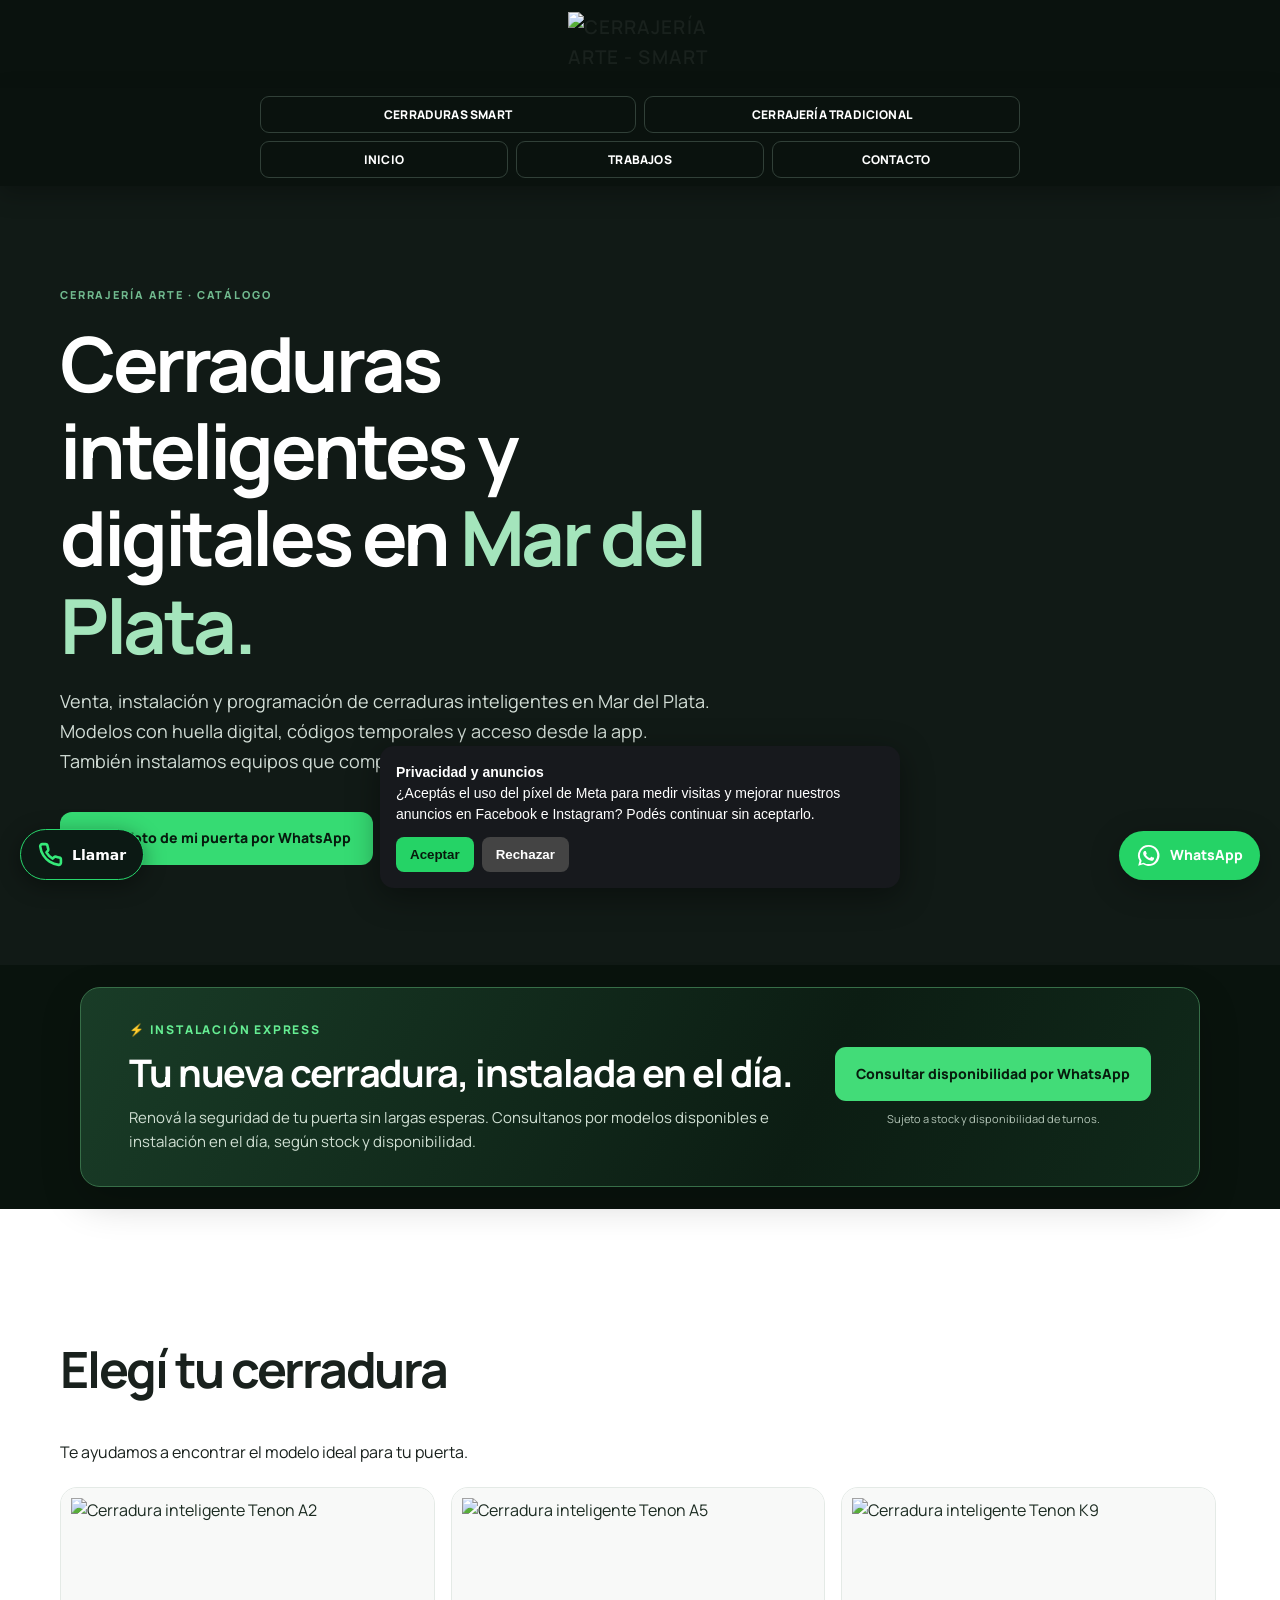
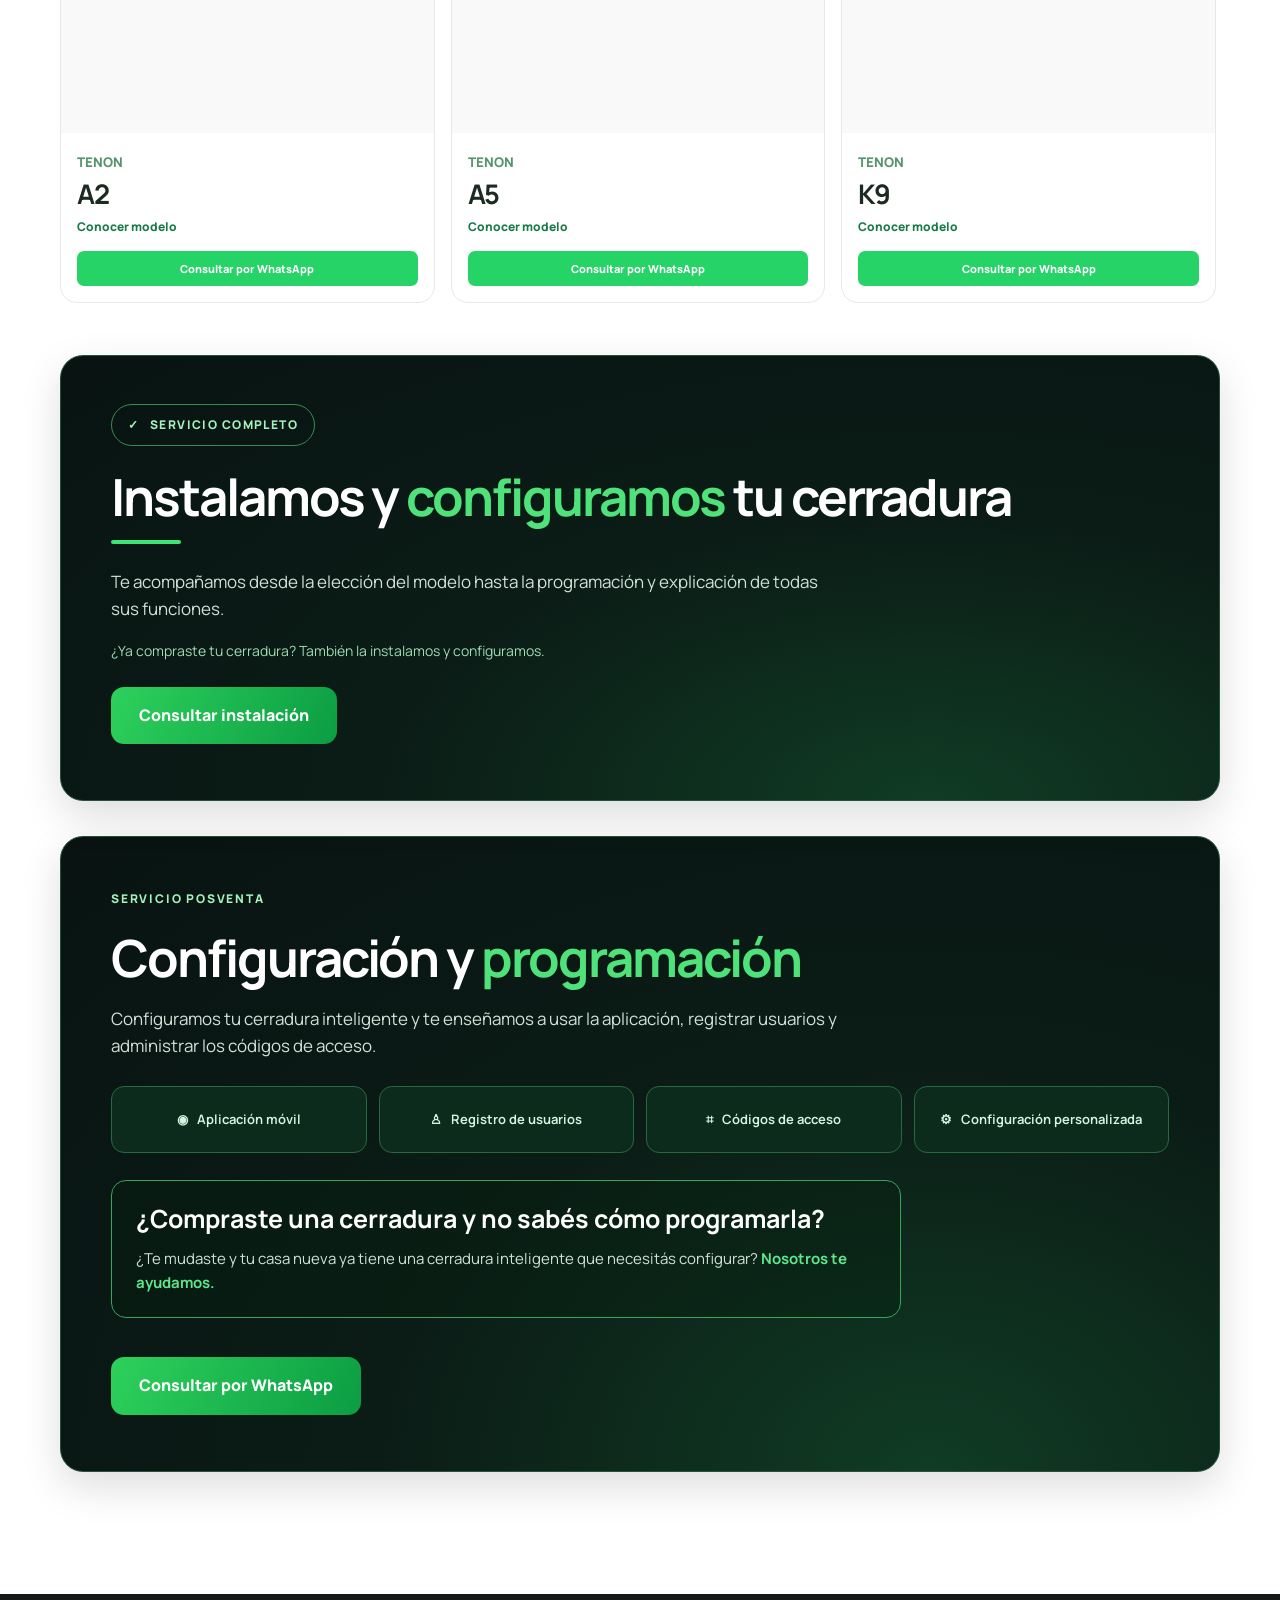
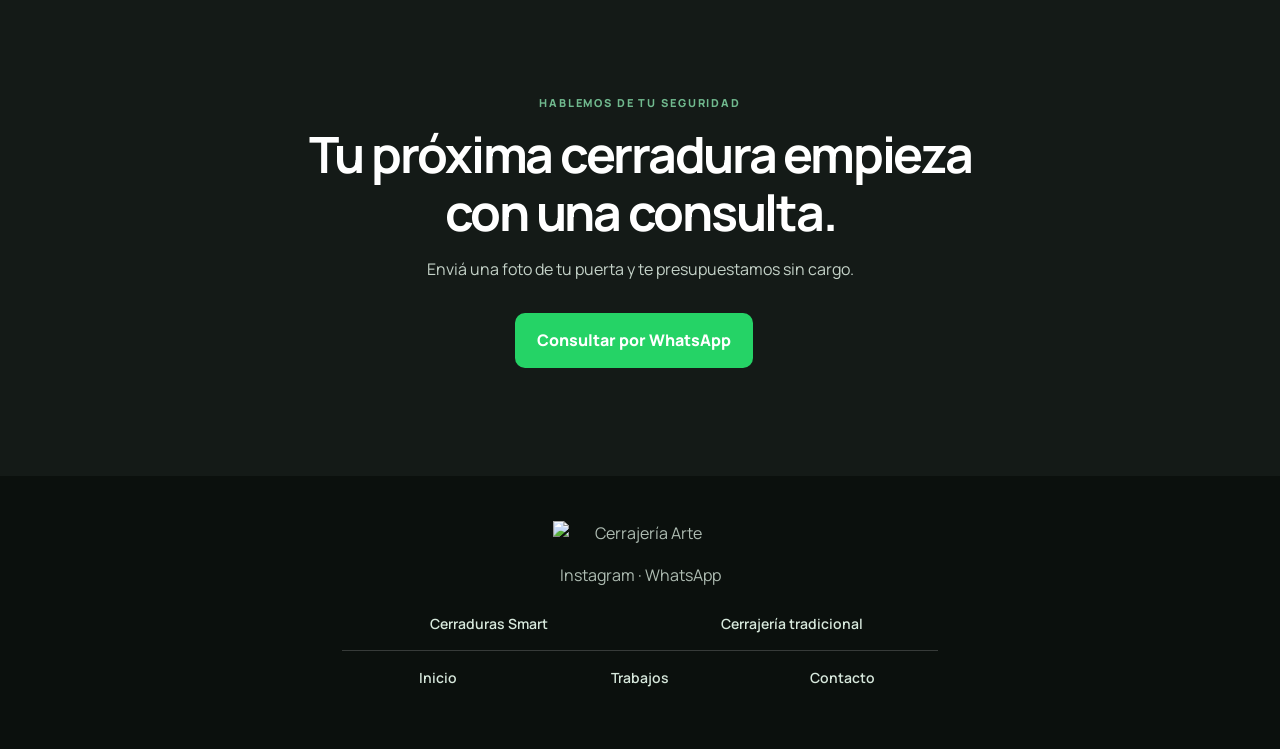
==== commit b7d452da: "Add consent-gated Meta Pixel with PageView ViewContent Contact tracking" ====
--- a/cerraduras.html
+++ b/cerraduras.html
@@ -1 +1,45 @@
-<!doctype html><html lang="es"><head><meta charset="utf-8"><meta name="viewport" content="width=device-width,initial-scale=1"><meta http-equiv="Cache-Control" content="no-cache, no-store, must-revalidate"><title>Cerraduras Digitales e Inteligentes en Mar del Plata | Cerrajería Arte</title><meta name="description" content="Venta, instalación y programación de cerraduras digitales e inteligentes en Mar del Plata. Modelos Tenon, huella, códigos y acceso desde la app. Pedí presupuesto."><link rel="stylesheet" href="styles.css?v=peek-20261108-19"><style id="mobile-nav-uniform">@media(max-width:767px){body>header nav.main-nav{display:grid!important;grid-template-columns:repeat(2,minmax(0,1fr))!important;gap:8px!important;width:100%!important}body>header nav.main-nav>.nav-dropdown{grid-area:1/1!important}body>header nav.main-nav>a[href*="#servicios"]{grid-area:1/2!important}body>header nav.main-nav>a[href="index.html"]{grid-area:2/1!important}body>header nav.main-nav>a[href*="#trabajos"]{grid-area:2/2!important}body>header nav.main-nav>a[href*="wa.me"]{grid-area:3/1/4/3!important}body>header nav.main-nav>a,body>header nav.main-nav>.nav-dropdown{box-sizing:border-box!important;display:flex!important;align-items:center!important;justify-content:center!important;min-width:0!important;width:100%!important;height:48px!important;min-height:48px!important;padding:5px 7px!important;margin:0!important;border:1px solid #63796a!important;border-radius:9px!important;background:#1b2c21!important;color:#fff!important;box-shadow:none!important;text-align:center!important}body>header nav.main-nav>.nav-dropdown>.nav-parent{display:flex!important;align-items:center!important;justify-content:center!important;box-sizing:border-box!important;width:100%!important;height:100%!important;margin:0!important;padding:0!important;border:0!important;border-radius:0!important;background:transparent!important;color:#fff!important;font-size:10px!important;font-weight:800!important;line-height:1.2!important;letter-spacing:0!important;white-space:normal!important}body>header nav.main-nav>a{font-size:10px!important;font-weight:800!important;line-height:1.2!important;letter-spacing:0!important;white-space:normal!important}body>header nav.main-nav>.nav-dropdown>.submenu{display:none!important}}</style><style id="catalog-mobile-peek-20261108">@media(max-width:767px){html body #modelos .products{display:flex!important;flex-wrap:nowrap!important;gap:11px!important;overflow-x:auto!important;scroll-snap-type:x mandatory!important;padding-right:0!important}html body #modelos .products>.product{flex:0 0 43%!important;width:43%!important;min-width:43%!important;max-width:43%!important;scroll-snap-align:start!important}}</style><style id="products-peek-20261108-final">@media(max-width:767px){html body .products#products-carousel,html body #modelos .products{display:flex!important;flex-wrap:nowrap!important;gap:10px!important;overflow-x:auto!important;scroll-snap-type:x mandatory!important;justify-content:flex-start!important}html body .products#products-carousel>a.product,html body #modelos .products>a.product{box-sizing:border-box!important;flex:0 0 39%!important;width:39%!important;min-width:39%!important;max-width:39%!important;scroll-snap-align:start!important}}</style><style id="catalog-install-no-image-20261108">body .catalog-install{display:block!important;position:relative!important;max-width:1200px!important;margin:35px auto!important;padding:0!important;min-height:0!important;overflow:hidden!important;border-radius:23px!important;border:1px solid #24533a!important;background:radial-gradient(ellipse at 75% 100%,#103c24 0%,#0b1c16 45%,#081312 100%)!important;box-shadow:0 15px 40px #0002!important}body .catalog-install>img{display:none!important}body .catalog-install .catalog-install-copy{box-sizing:border-box!important;width:100%!important;max-width:none!important;margin:0!important;padding:48px 50px!important;background:transparent!important;border:0!important;box-shadow:none!important;color:#fff!important}body .catalog-install .catalog-install-badge{display:inline-block!important;padding:10px 16px!important;border:1px solid #358c51!important;border-radius:50px!important;color:#a6f2bd!important;font-size:12px!important;font-weight:800!important;letter-spacing:.12em!important}body .catalog-install h2{font-size:clamp(32px,4vw,54px)!important;line-height:1.1!important;letter-spacing:-.04em!important;margin:22px 0 16px!important;color:#fff!important}body .catalog-install h2 em{font-style:normal!important;color:#4fe27b!important}body .catalog-install .catalog-install-rule{width:70px!important;height:4px!important;border-radius:8px!important;background:#3ee477!important;margin:0 0 24px!important}body .catalog-install p{color:#d2e1d8!important;line-height:1.6!important;max-width:720px!important;font-size:17px!important;margin:0 0 18px!important}body .catalog-install .catalog-install-extra{font-size:14px!important;color:#9fdbb3!important}body .catalog-install .btn{display:inline-flex!important;align-items:center!important;justify-content:center!important;padding:16px 28px!important;border-radius:13px!important;background:linear-gradient(115deg,#2ed15c,#0b9d43)!important;color:#fff!important;font-weight:800!important;text-decoration:none!important;margin-top:6px!important}@media(max-width:767px){body .catalog-install{margin:25px 14px!important;border-radius:19px!important}body .catalog-install .catalog-install-copy{padding:29px 20px 31px!important}body .catalog-install h2{font-size:clamp(30px,7.3vw,40px)!important}body .catalog-install p{font-size:15px!important}body .catalog-install .catalog-install-extra{font-size:13px!important}body .catalog-install .btn{width:100%!important;box-sizing:border-box!important;font-size:15px!important}}</style><style id="programacion-dark-no-photo-20261108">body .programacion{display:block!important;max-width:1200px!important;min-height:0!important;margin:32px auto!important;padding:0!important;overflow:hidden!important;border-radius:23px!important;border:1px solid #24533a!important;background:radial-gradient(ellipse at 75% 100%,#103c24 0%,#0b1c16 45%,#081312 100%)!important;color:#fff!important;box-shadow:0 15px 40px #0002!important}body .programacion>img{display:none!important}body .programacion .programacion-inner{display:block!important;width:100%!important;max-width:none!important;box-sizing:border-box!important;margin:0!important;padding:48px 50px!important;background:transparent!important}body .programacion .programacion-label{color:#a6f2bd!important;font-size:12px!important;font-weight:800!important;letter-spacing:.15em!important}body .programacion h2{font-size:clamp(32px,4vw,54px)!important;line-height:1.1!important;letter-spacing:-.04em!important;color:#fff!important;margin:18px 0 20px!important}body .programacion h2 em{color:#4fe27b!important;font-style:normal!important}body .programacion .programacion-lead{max-width:760px!important;font-size:17px!important;line-height:1.6!important;color:#d2e1d8!important;margin:0 0 26px!important}body .programacion-benefits{display:grid!important;grid-template-columns:repeat(4,minmax(0,1fr))!important;gap:12px!important;margin:22px 0 27px!important}body .programacion-benefits span{display:flex!important;align-items:center!important;justify-content:center!important;min-height:67px!important;box-sizing:border-box!important;padding:12px!important;border:1px solid #286a40!important;border-radius:13px!important;background:#0c2b1c!important;color:#d8f4e1!important;font-size:13px!important;font-weight:650!important;text-align:center!important}body .programacion-question{max-width:790px!important;padding:22px 24px!important;border:1px solid #35a55c!important;border-radius:15px!important;background:rgba(5,30,17,.4)!important;margin:0 0 25px!important}body .programacion-question strong{display:block!important;font-size:clamp(19px,2.2vw,25px)!important;color:#fff!important;line-height:1.3!important}body .programacion-question p{font-size:15px!important;color:#d2e1d8!important;line-height:1.6!important;margin:12px 0 0!important}body .programacion-question b{color:#5ee68a!important}body .programacion .programacion-btn{display:inline-flex!important;justify-content:center!important;align-items:center!important;padding:16px 28px!important;background:linear-gradient(115deg,#2ed15c,#0b9d43)!important;border-radius:13px!important;color:white!important;text-decoration:none!important;font-weight:800!important}@media(max-width:767px){body .programacion{margin:25px 14px!important;border-radius:19px!important}body .programacion .programacion-inner{padding:29px 20px 31px!important}body .programacion h2{font-size:clamp(30px,7.3vw,40px)!important}body .programacion .programacion-lead{font-size:15px!important}body .programacion-benefits{grid-template-columns:repeat(2,minmax(0,1fr))!important;gap:9px!important}body .programacion-benefits span{font-size:12px!important;padding:10px 8px!important;min-height:61px!important}body .programacion-question{padding:18px 16px!important}body .programacion-question strong{font-size:19px!important}body .programacion-question p{font-size:14px!important}body .programacion .programacion-btn{width:100%!important;box-sizing:border-box!important;font-size:15px!important}}</style><style id="arte-footer-menu-20261108">footer .arte-footer-nav{display:flex!important;justify-content:center!important;align-items:center!important;flex-wrap:wrap!important;gap:12px 28px!important;margin:25px auto 18px!important;padding:0 16px!important;max-width:850px!important}footer .arte-footer-nav a{color:#d7e8dc!important;text-decoration:none!important;font-size:14px!important;font-weight:600!important;line-height:1.6!important;transition:color .2s!important}footer .arte-footer-nav a:hover,footer .arte-footer-nav a:focus{color:#4fe27b!important}footer .footer-logo{display:block!important;margin-left:auto!important;margin-right:auto!important}@media(max-width:650px){footer .arte-footer-nav{display:grid!important;grid-template-columns:repeat(2,minmax(0,1fr))!important;gap:16px 12px!important;margin:28px auto 20px!important;max-width:360px!important}footer .arte-footer-nav a{font-size:14px!important;text-align:center!important}footer .arte-footer-nav a:last-child{grid-column:1/-1!important}}</style><style id="arte-footer-rows-20261108">footer .arte-footer-nav{display:grid!important;grid-template-columns:repeat(6,minmax(0,1fr))!important;gap:12px 8px!important;max-width:650px!important;margin:25px auto 18px!important;padding:0 12px!important;align-items:center!important}footer .arte-footer-nav a{min-width:0!important;box-sizing:border-box!important;text-align:center!important;font-size:13px!important;line-height:1.35!important;white-space:normal!important}footer .arte-footer-nav a:nth-child(2),footer .arte-footer-nav a:nth-child(3){grid-row:1!important;grid-column:span 3!important}footer .arte-footer-nav a:nth-child(1),footer .arte-footer-nav a:nth-child(4),footer .arte-footer-nav a:nth-child(5){grid-row:2!important;grid-column:span 2!important}@media(max-width:650px){footer .arte-footer-nav{grid-template-columns:repeat(6,minmax(0,1fr))!important;max-width:400px!important;gap:19px 6px!important}footer .arte-footer-nav a{font-size:12px!important}footer .arte-footer-nav a:nth-child(5){grid-column:span 2!important}}</style><style id="arte-footer-two-real-rows">footer nav.arte-footer-nav{display:flex!important;flex-direction:column!important;align-items:stretch!important;justify-content:center!important;gap:0!important;width:100%!important;max-width:620px!important;margin:25px auto 16px!important;padding:0 12px!important;box-sizing:border-box!important}footer nav.arte-footer-nav .arte-footer-row{display:grid!important;width:100%!important;align-items:center!important;gap:10px!important}footer nav.arte-footer-nav .arte-footer-row-primary{grid-template-columns:repeat(2,minmax(0,1fr))!important;padding:0 0 17px!important;border-bottom:1px solid rgba(255,255,255,.18)!important}footer nav.arte-footer-nav .arte-footer-row-secondary{grid-template-columns:repeat(3,minmax(0,1fr))!important;padding:17px 0 0!important}footer nav.arte-footer-nav .arte-footer-row a{display:block!important;grid-row:auto!important;grid-column:auto!important;text-align:center!important;font-size:clamp(11px,2.9vw,14px)!important;line-height:1.4!important;color:#d7e8dc!important;text-decoration:none!important;font-weight:600!important;white-space:normal!important}footer nav.arte-footer-nav .arte-footer-row a:hover{color:#4fe27b!important}</style><style id="arte-floating-call-20261108">a.arte-floating-call{position:fixed!important;left:18px!important;bottom:20px!important;z-index:9998!important;display:flex!important;align-items:center!important;justify-content:center!important;gap:9px!important;background:#0c1914!important;color:#fff!important;border:1.5px solid #28d66c!important;border-radius:999px!important;padding:12px 17px!important;text-decoration:none!important;font:700 14px/1.2 system-ui,-apple-system,sans-serif!important;box-shadow:0 5px 22px #0006!important;min-height:50px!important;box-sizing:border-box!important}a.arte-floating-call svg{width:22px!important;height:22px!important;fill:none!important;stroke:#35e979!important;stroke-width:2.5!important;stroke-linecap:round!important;stroke-linejoin:round!important;flex-shrink:0!important}@media(max-width:500px){a.arte-floating-call{left:12px!important;bottom:18px!important;padding:12px 14px!important;font-size:13px!important}}</style><style id="arte-call-align-wa-20261108">body>a.arte-floating-call{bottom:20px!important;left:20px!important;right:auto!important;min-height:0!important;padding:12px 17px!important;line-height:normal!important;font-size:14px!important}body>a.arte-floating-call svg{width:25px!important;height:25px!important}@media(max-width:850px){body>a.arte-floating-call{bottom:14px!important;left:14px!important}}@media(max-width:650px){body>a.arte-floating-call{bottom:12px!important;left:12px!important;padding:10px 13px!important;font-size:12px!important}body>a.arte-floating-call svg{width:22px!important;height:22px!important}}</style><style id="arte-instalacion-dia-20261108">.arte-express-section{padding:22px 20px!important;background:#09130d!important}.arte-express-panel{max-width:1120px;margin:0 auto;padding:32px clamp(20px,4vw,48px);border:1px solid #376e48;border-radius:20px;background:linear-gradient(115deg,#193c27 0%,#0c1d13 65%,#10291a 100%);display:flex;align-items:center;justify-content:space-between;gap:28px;box-shadow:0 14px 40px #0003}.arte-express-copy{flex:1;min-width:0}.arte-express-kicker{display:flex;align-items:center;gap:8px;color:#65ed92;font-size:12px;letter-spacing:.15em;font-weight:800;text-transform:uppercase}.arte-express-panel h2{color:#fff!important;font-size:clamp(25px,3.2vw,38px)!important;line-height:1.15!important;letter-spacing:-.035em!important;margin:12px 0!important}.arte-express-panel p{color:#d0dfd3!important;font-size:15px!important;line-height:1.6!important;margin:0!important;max-width:690px}.arte-express-action{display:flex;flex-direction:column;align-items:center;gap:9px;flex-shrink:0}.arte-express-action a{display:inline-block;text-decoration:none;background:#42dc78;color:#071c0d!important;font-weight:800;font-size:14px;padding:16px 21px;border-radius:11px;text-align:center;white-space:nowrap}.arte-express-action small{font-size:11px;color:#b4c6b8;text-align:center}@media(max-width:720px){.arte-express-section{padding:14px 14px!important}.arte-express-panel{padding:26px 21px;display:flex;flex-direction:column;align-items:stretch;gap:20px}.arte-express-panel h2{font-size:clamp(26px,7vw,34px)!important}.arte-express-panel p{font-size:14px!important}.arte-express-action a{width:100%;box-sizing:border-box;white-space:normal}}</style><style id="arte-catalog-conversion-20261108">.arte-catalog-hero-cta{display:inline-flex;align-items:center;justify-content:center;background:#36db73;color:#071a0e!important;text-decoration:none;font-size:14px;font-weight:800;padding:15px 22px;border-radius:12px;margin-top:18px;max-width:100%;box-sizing:border-box;text-align:center}.catalog-hero .wrap>p{max-width:660px;line-height:1.65}@media(max-width:700px){.arte-catalog-hero-cta{width:100%;font-size:13px}}</style><style id="arte-unified-sticky-menu-20261108">html body>.arte-logo-above-menu{display:flex!important;justify-content:center!important;align-items:center!important;background:#0a120e!important;padding:12px 16px 8px!important;position:relative!important}html body>.arte-logo-above-menu>a.logo-brand{display:block!important;flex:none!important;width:145px!important;max-width:145px!important;height:auto!important;margin:0 auto!important}html body>.arte-logo-above-menu img{display:block!important;width:145px!important;max-height:66px!important;height:auto!important;object-fit:contain!important}html body>header{position:sticky!important;top:0!important;z-index:9999!important;display:flex!important;align-items:center!important;justify-content:center!important;width:100%!important;min-height:0!important;height:auto!important;margin:0!important;padding:8px 12px!important;background:#0a120e!important;box-shadow:0 8px 22px rgba(0,0,0,.25)!important;transition:none!important;animation:none!important}html body>header nav.main-nav.arte-nav-fixed{display:flex!important;flex-direction:column!important;align-items:center!important;justify-content:center!important;flex:1 1 100%!important;width:100%!important;max-width:760px!important;gap:8px!important;margin:0 auto!important;position:relative!important;transition:none!important}html body>header nav.main-nav.arte-nav-fixed .arte-nav-row{display:flex!important;flex-direction:row!important;align-items:stretch!important;justify-content:center!important;gap:8px!important;width:100%!important}html body>header nav.main-nav.arte-nav-fixed .arte-nav-row a{display:flex!important;flex:1 1 0!important;align-items:center!important;justify-content:center!important;min-width:0!important;box-sizing:border-box!important;text-align:center!important;text-decoration:none!important;white-space:normal!important;line-height:1.25!important;font-size:clamp(10px,1.1vw,12px)!important;font-weight:800!important;letter-spacing:.015em!important;color:inherit!important;padding:10px 12px!important;border:1px solid #314038!important;border-radius:9px!important;transition:none!important}html body>header nav.main-nav.arte-nav-fixed .arte-nav-primary a{flex:1 1 50%!important}html body>header nav.main-nav.arte-nav-fixed .arte-nav-secondary a{flex:1 1 33.33%!important}html{scroll-padding-top:145px}@media(max-width:767px){html body>.arte-logo-above-menu{padding:10px 12px 6px!important}html body>header{padding:7px 9px!important}html body>header nav.main-nav.arte-nav-fixed{gap:7px!important}html body>header nav.main-nav.arte-nav-fixed .arte-nav-row{gap:6px!important}html body>header nav.main-nav.arte-nav-fixed .arte-nav-row a{font-size:clamp(9px,2.45vw,11px)!important;padding:10px 4px!important;min-height:42px!important}html{scroll-padding-top:165px}}</style><link rel="canonical" href="https://cerrajeriaartemdp.com.ar/cerraduras.html"><meta property="og:type" content="website"><meta property="og:locale" content="es_AR"><meta property="og:title" content="Cerraduras Digitales e Inteligentes en Mar del Plata | Cerrajería Arte"><meta property="og:description" content="Venta, instalación y programación de cerraduras digitales e inteligentes en Mar del Plata. Modelos Tenon, huella, códigos y acceso desde la app. Pedí presupuesto."><meta property="og:url" content="https://cerrajeriaartemdp.com.ar/cerraduras.html"></head><body><div class="arte-logo-above-menu"><a href="index.html" class="brand logo-brand" style="flex:0 0 145px!important;width:145px!important;max-width:145px!important;height:68px!important;min-height:0!important;overflow:visible!important;"><img src="https://cerrajeriaartemdp.wordpress.com/wp-content/uploads/2026/11/logo-arte-recortado.png" alt="Cerrajería Arte - Smart Security" style="width:145px!important;max-width:145px!important;min-width:0!important;height:auto!important;max-height:66px!important;transform:none!important;object-fit:contain!important;"></a></div><header><nav class="main-nav arte-nav-fixed" aria-label="Menú principal"><div class="arte-nav-row arte-nav-primary"><a href="cerraduras.html">CERRADURAS SMART</a><a href="cerrajeria-tradicional.html">CERRAJERÍA TRADICIONAL</a></div><div class="arte-nav-row arte-nav-secondary"><a href="index.html">INICIO</a><a href="index.html#trabajos">TRABAJOS</a><a href="https://wa.me/5492235591990" target="_blank" rel="noopener">CONTACTO</a></div></nav></header><main><section class="catalog-hero"><div class="wrap"><span class="eyebrow">CERRAJERÍA ARTE · CATÁLOGO</span><h1>Cerraduras inteligentes y digitales en <em>Mar del Plata.</em></h1><p>Venta, instalación y programación de cerraduras inteligentes en Mar del Plata. Modelos con huella digital, códigos temporales y acceso desde la app. También instalamos equipos que compraste en otro comercio.</p><a class="arte-catalog-hero-cta" href="https://wa.me/5492235591990?text=Hola%2C%20quiero%20saber%20qu%C3%A9%20cerradura%20inteligente%20es%20compatible%20con%20mi%20puerta." target="_blank" rel="noopener">Enviar foto de mi puerta por WhatsApp</a></div></section><section class="arte-express-section" aria-label="Instalación de cerraduras en el día"><div class="arte-express-panel"><div class="arte-express-copy"><span class="arte-express-kicker">⚡ INSTALACIÓN EXPRESS</span><h2>Tu nueva cerradura, instalada en el día.</h2><p>Renová la seguridad de tu puerta sin largas esperas. Consultanos por modelos disponibles e instalación en el día, según stock y disponibilidad.</p></div><div class="arte-express-action"><a href="https://wa.me/5492235591990?text=Hola%2C%20quiero%20consultar%20si%20puedo%20tener%20una%20cerradura%20instalada%20en%20el%20d%C3%ADa." target="_blank" rel="noopener">Consultar disponibilidad por WhatsApp </a><small>Sujeto a stock y disponibilidad de turnos.</small></div></div></section><section class="section wrap" id="modelos"><h2>Elegí tu cerradura</h2><p>Te ayudamos a encontrar el modelo ideal para tu puerta.</p><div class="products"><a class="product" href="tenon-a2.html"><img src="https://cerrajeriaartemdp.wordpress.com/wp-content/uploads/2026/11/a2.webp" alt="Cerradura inteligente Tenon A2" loading="lazy"><div><small>TENON</small><h3>A2</h3><span>Conocer modelo </span><span class="mini-wa" onclick="event.preventDefault();event.stopPropagation();window.open('https://wa.me/5492235591990?text=Hola%2C%20%C2%BFc%C3%B3mo%20est%C3%A1s%3F%20Estoy%20interesado%20en%20la%20cerradura%20Tenon%20A2.%20Quisiera%20saber%20el%20precio%20con%20instalaci%C3%B3n.%20%C2%BFTe%20puedo%20enviar%20una%20foto%20de%20mi%20puerta%3F','_blank')">Consultar por WhatsApp </span></div></a><a class="product" href="tenon-a5.html"><img src="https://cerrajeriaartemdp.wordpress.com/wp-content/uploads/2026/11/a5.webp" alt="Cerradura inteligente Tenon A5" loading="lazy"><div><small>TENON</small><h3>A5</h3><span>Conocer modelo </span><span class="mini-wa" onclick="event.preventDefault();event.stopPropagation();window.open('https://wa.me/5492235591990?text=Hola%2C%20%C2%BFc%C3%B3mo%20est%C3%A1s%3F%20Estoy%20interesado%20en%20la%20cerradura%20Tenon%20A5.%20Quisiera%20saber%20el%20precio%20con%20instalaci%C3%B3n.%20%C2%BFTe%20puedo%20enviar%20una%20foto%20de%20mi%20puerta%3F','_blank')">Consultar por WhatsApp </span></div></a><a class="product" href="tenon-k9.html"><img src="https://cerrajeriaartemdp.wordpress.com/wp-content/uploads/2026/11/k9.webp" alt="Cerradura inteligente Tenon K9" loading="lazy"><div><small>TENON</small><h3>K9</h3><span>Conocer modelo </span><span class="mini-wa" onclick="event.preventDefault();event.stopPropagation();window.open('https://wa.me/5492235591990?text=Hola%2C%20%C2%BFc%C3%B3mo%20est%C3%A1s%3F%20Estoy%20interesado%20en%20la%20cerradura%20Tenon%20K9.%20Quisiera%20saber%20el%20precio%20con%20instalaci%C3%B3n.%20%C2%BFTe%20puedo%20enviar%20una%20foto%20de%20mi%20puerta%3F','_blank')">Consultar por WhatsApp </span></div></a><a class="product" href="tenon-t10.html"><img src="https://cerrajeriaartemdp.wordpress.com/wp-content/uploads/2026/11/t10.webp" alt="Cerradura inteligente Tenon T10" loading="lazy"><div><small>TENON</small><h3>T10</h3><span>Conocer modelo </span><span class="mini-wa" onclick="event.preventDefault();event.stopPropagation();window.open('https://wa.me/5492235591990?text=Hola%2C%20%C2%BFc%C3%B3mo%20est%C3%A1s%3F%20Estoy%20interesado%20en%20la%20cerradura%20Tenon%20T10.%20Quisiera%20saber%20el%20precio%20con%20instalaci%C3%B3n.%20%C2%BFTe%20puedo%20enviar%20una%20foto%20de%20mi%20puerta%3F','_blank')">Consultar por WhatsApp </span></div></a><a class="product" href="tenon-t15.html"><img src="https://cerrajeriaartemdp.wordpress.com/wp-content/uploads/2026/11/t15.webp" alt="Cerradura inteligente Tenon T15" loading="lazy"><div><small>TENON</small><h3>T15</h3><span>Conocer modelo </span><span class="mini-wa" onclick="event.preventDefault();event.stopPropagation();window.open('https://wa.me/5492235591990?text=Hola%2C%20%C2%BFc%C3%B3mo%20est%C3%A1s%3F%20Estoy%20interesado%20en%20la%20cerradura%20Tenon%20T15.%20Quisiera%20saber%20el%20precio%20con%20instalaci%C3%B3n.%20%C2%BFTe%20puedo%20enviar%20una%20foto%20de%20mi%20puerta%3F','_blank')">Consultar por WhatsApp </span></div></a></div><section class="catalog-install" id="instalacion"><div class="catalog-install-copy"><span class="catalog-install-badge">✓ &nbsp; SERVICIO COMPLETO</span><h2>Instalamos y <em>configuramos</em> tu cerradura</h2><div class="catalog-install-rule"></div><p>Te acompañamos desde la elección del modelo hasta la programación y explicación de todas sus funciones.</p><p class="catalog-install-extra">¿Ya compraste tu cerradura? También la instalamos y configuramos.</p><a class="btn" href="https://wa.me/5492235591990?text=Hola%2C%20quiero%20consultar%20por%20instalaci%C3%B3n%20de%20cerraduras.">Consultar instalación </a></div></section><section class="programacion" id="programacion"><div class="programacion-inner"><span class="programacion-label">SERVICIO POSVENTA</span><h2>Configuración y <em>programación</em></h2><p class="programacion-lead">Configuramos tu cerradura inteligente y te enseñamos a usar la aplicación, registrar usuarios y administrar los códigos de acceso.</p><div class="programacion-benefits"><span>◉ &nbsp; Aplicación móvil</span><span>♙ &nbsp; Registro de usuarios</span><span>⌗ &nbsp; Códigos de acceso</span><span>⚙ &nbsp; Configuración personalizada</span></div><div class="programacion-question"><strong>¿Compraste una cerradura y no sabés cómo programarla?</strong><p>¿Te mudaste y tu casa nueva ya tiene una cerradura inteligente que necesitás configurar? <b>Nosotros te ayudamos.</b></p></div><a class="btn programacion-btn" href="https://wa.me/5492235591990?text=Hola%2C%20necesito%20ayuda%20para%20configurar%20o%20programar%20una%20cerradura%20inteligente.">Consultar por WhatsApp </a></div></section><p class="note"></p></section><section class="contact" id="contacto"><span class="eyebrow">HABLEMOS DE TU SEGURIDAD</span><h2>Tu próxima cerradura empieza con una consulta.</h2><p>Enviá una foto de tu puerta y te presupuestamos sin cargo.</p><a class="btn" href="https://wa.me/5492235591990?text=Hola%2C%20les%20env%C3%ADo%20una%20foto%20de%20mi%20puerta%20para%20pedir%20presupuesto.">Consultar por WhatsApp </a></section></main><a class="floating-wa" href="https://wa.me/5492235591990?text=Hola%2C%20quiero%20hacer%20una%20consulta%20y%20pedir%20presupuesto." aria-label="Consultar por WhatsApp" target="_blank" rel="noopener"><svg viewBox="0 0 32 32" aria-hidden="true"><path fill="currentColor" d="M16 2.5A13.4 13.4 0 0 0 4.5 22.8L2.8 29l6.4-1.7A13.5 13.5 0 1 0 16 2.5Zm0 24.5a11 11 0 0 1-5.6-1.5l-.4-.2-3.8 1 1-3.7-.3-.4a11.1 11.1 0 1 1 9.1 4.8Zm6.1-8.2c-.3-.2-2-1-2.3-1.1-.3-.1-.5-.2-.7.2-.2.3-.8 1.1-1 1.3-.2.2-.4.3-.7.1-2-.9-3.4-2.1-4.5-4-.3-.4.3-.4.8-1.5.1-.2 0-.5-.1-.7l-1-2.4c-.3-.6-.5-.5-.7-.5h-.6c-.2 0-.6.1-.9.4-.3.4-1.2 1.2-1.2 2.8 0 1.7 1.2 3.3 1.4 3.5.2.2 2.4 3.6 5.8 4.9 2.2.9 3.1 1 4.2.9.7-.1 2-1 2.3-2 .3-.9.3-1.7.2-1.9-.1-.2-.3-.3-.6-.5Z"/></svg><span>WhatsApp</span></a><footer><img class="footer-logo" src="https://cerrajeriaartemdp.wordpress.com/wp-content/uploads/2026/11/logo-arte-recortado.png" alt="Cerrajería Arte"><p><a href="https://www.instagram.com/cerrajeriaartemdp/">Instagram</a> · <a href="https://wa.me/5492235591990">WhatsApp</a></p><nav class="arte-footer-nav" aria-label="Menú del pie de página"><div class="arte-footer-row arte-footer-row-primary"><a href="cerraduras.html">Cerraduras Smart</a><a href="cerrajeria-tradicional.html">Cerrajería tradicional</a></div><div class="arte-footer-row arte-footer-row-secondary"><a href="index.html">Inicio</a><a href="index.html#trabajos">Trabajos</a><a href="https://wa.me/5492235591990" target="_blank" rel="noopener">Contacto</a></div></nav></footer><script src="script.js" defer></script><a class="arte-floating-call" href="tel:+542235591990" aria-label="Llamar al 223 559-1990"><svg viewBox="0 0 24 24" aria-hidden="true"><path d="M22 16.92v3a2 2 0 0 1-2.18 2 19.8 19.8 0 0 1-8.63-3.07 19.5 19.5 0 0 1-6-6A19.8 19.8 0 0 1 2.12 4.18 2 2 0 0 1 4.11 2h3a2 2 0 0 1 2 1.72c.12.96.35 1.9.68 2.79a2 2 0 0 1-.45 2.11L8.09 9.91a16 16 0 0 0 6 6l1.29-1.25a2 2 0 0 1 2.11-.45c.89.33 1.83.56 2.79.68A2 2 0 0 1 22 16.92z"/></svg><span>Llamar</span></a></body></html>+<!doctype html><html lang="es"><head>
+<!-- Meta Pixel: opt-in para seguimiento publicitario -->
+<style id="meta-consent-style">#meta-consent-banner{position:fixed;bottom:12px;left:12px;right:12px;z-index:2147483000;max-width:520px;margin:auto;background:#17191d;color:#fff;padding:16px;border-radius:14px;box-shadow:0 8px 32px #0006;font:14px/1.5 Arial,sans-serif}#meta-consent-banner button{border:0;border-radius:8px;padding:10px 14px;font-weight:600;cursor:pointer}#meta-consent-banner .meta-accept{background:#25d366;color:#07190c}#meta-consent-banner .meta-reject{background:#444;color:white}#meta-consent-banner .meta-actions{display:flex;gap:8px;margin-top:12px}</style>
+<script>
+(function(){
+var key='arte_meta_ads_consent_v1';
+function startMeta(){
+ if(window.fbq)return;
+ !function(f,b,e,v,n,t,s){if(f.fbq)return;n=f.fbq=function(){n.callMethod?n.callMethod.apply(n,arguments):n.queue.push(arguments)};if(!f._fbq)f._fbq=n;n.push=n;n.loaded=!0;n.version='2.0';n.queue=[];t=b.createElement(e);t.async=!0;t.src=v;s=b.getElementsByTagName(e)[0];s.parentNode.insertBefore(t,s)}(window,document,'script','https://connect.facebook.net/en_US/fbevents.js');
+ fbq('init','2214387076183284');fbq('track','PageView');
+ if(/^tenon-(a2|a5|k9|t10|t15)\.html$/.test(location.pathname.split('/').pop()))fbq('track','ViewContent',{content_name:location.pathname.split('/').pop().replace('.html',''),content_category:'cerradura_inteligente'});
+ document.addEventListener('click',function(e){var a=e.target.closest('a[href]');if(!a)return;var h=a.getAttribute('href')||'';if(/^(https?:\/\/)?(wa\.me|api\.whatsapp\.com|web\.whatsapp\.com)\//i.test(h))fbq('track','Contact',{content_name:location.pathname.split('/').pop()||'inicio'});});
+}
+function choice(v){try{localStorage.setItem(key,v)}catch(e){}var b=document.getElementById('meta-consent-banner');if(b)b.remove();if(v==='accepted')startMeta();}
+function banner(){if(document.getElementById('meta-consent-banner'))return;var b=document.createElement('div');b.id='meta-consent-banner';b.setAttribute('role','dialog');b.setAttribute('aria-label','Preferencias de publicidad');b.innerHTML='<div><strong>Privacidad y anuncios</strong></div><div>¿Aceptás el uso del píxel de Meta para medir visitas y mejorar nuestros anuncios en Facebook e Instagram? Podés continuar sin aceptarlo.</div><div class="meta-actions"><button type="button" class="meta-accept">Aceptar</button><button type="button" class="meta-reject">Rechazar</button></div>';document.body.appendChild(b);b.querySelector('.meta-accept').addEventListener('click',function(){choice('accepted')});b.querySelector('.meta-reject').addEventListener('click',function(){choice('rejected')});}
+var saved;try{saved=localStorage.getItem(key)}catch(e){}if(saved==='accepted')startMeta();else if(saved!=='rejected'){if(document.readyState==='loading')document.addEventListener('DOMContentLoaded',banner);else banner();}
+})();
+</script>
+<!-- Fin Meta Pixel -->
+
+<!-- Google Analytics 4: Cerrajería Arte -->
+<script async src="https://www.googletagmanager.com/gtag/js?id=G-D1PNN78RW3"></script>
+<script>
+window.dataLayer=window.dataLayer||[];
+function gtag(){dataLayer.push(arguments);}
+gtag('js',new Date());
+gtag('config','G-D1PNN78RW3');
+document.addEventListener('click',function(e){
+  var link=e.target.closest('a[href]');
+  if(!link)return;
+  var href=link.getAttribute('href')||'';
+  if(!/^(https?:\/\/)?(wa\.me|api\.whatsapp\.com|web\.whatsapp\.com)\//i.test(href))return;
+  var path=location.pathname;
+  var section=path.includes('cerrajeria-tradicional')?'cerrajeria_tradicional':path.includes('cerraduras')?'cerraduras_inteligentes':path==='/'||path.endsWith('/index.html')?'inicio':'otras_paginas';
+  gtag('event','whatsapp_click',{page_section:section,link_url:link.href,link_text:(link.textContent||link.getAttribute('aria-label')||'').trim().slice(0,100)});
+});
+</script>
+<!-- End Google Analytics 4 -->
+
+<!-- Google Tag Manager -->
+<script>(function(w,d,s,l,i){w[l]=w[l]||[];w[l].push({'gtm.start':new Date().getTime(),event:'gtm.js'});var f=d.getElementsByTagName(s)[0],j=d.createElement(s),dl=l!='dataLayer'?'&l='+l:'';j.async=true;j.src='https://www.googletagmanager.com/gtm.js?id='+i+dl;f.parentNode.insertBefore(j,f);})(window,document,'script','dataLayer','GTM-5646B5HM');</script>
+<!-- End Google Tag Manager -->
+<meta charset="utf-8"><meta name="viewport" content="width=device-width,initial-scale=1"><meta http-equiv="Cache-Control" content="no-cache, no-store, must-revalidate"><title>Cerraduras Digitales e Inteligentes en Mar del Plata | Cerrajería Arte</title><meta name="description" content="Venta, instalación y programación de cerraduras digitales e inteligentes en Mar del Plata. Modelos Tenon, huella, códigos y acceso desde la app. Pedí presupuesto."><link rel="stylesheet" href="styles.css?v=peek-20261108-19"><style id="mobile-nav-uniform">@media(max-width:767px){body>header nav.main-nav{display:grid!important;grid-template-columns:repeat(2,minmax(0,1fr))!important;gap:8px!important;width:100%!important}body>header nav.main-nav>.nav-dropdown{grid-area:1/1!important}body>header nav.main-nav>a[href*="#servicios"]{grid-area:1/2!important}body>header nav.main-nav>a[href="index.html"]{grid-area:2/1!important}body>header nav.main-nav>a[href*="#trabajos"]{grid-area:2/2!important}body>header nav.main-nav>a[href*="wa.me"]{grid-area:3/1/4/3!important}body>header nav.main-nav>a,body>header nav.main-nav>.nav-dropdown{box-sizing:border-box!important;display:flex!important;align-items:center!important;justify-content:center!important;min-width:0!important;width:100%!important;height:48px!important;min-height:48px!important;padding:5px 7px!important;margin:0!important;border:1px solid #63796a!important;border-radius:9px!important;background:#1b2c21!important;color:#fff!important;box-shadow:none!important;text-align:center!important}body>header nav.main-nav>.nav-dropdown>.nav-parent{display:flex!important;align-items:center!important;justify-content:center!important;box-sizing:border-box!important;width:100%!important;height:100%!important;margin:0!important;padding:0!important;border:0!important;border-radius:0!important;background:transparent!important;color:#fff!important;font-size:10px!important;font-weight:800!important;line-height:1.2!important;letter-spacing:0!important;white-space:normal!important}body>header nav.main-nav>a{font-size:10px!important;font-weight:800!important;line-height:1.2!important;letter-spacing:0!important;white-space:normal!important}body>header nav.main-nav>.nav-dropdown>.submenu{display:none!important}}</style><style id="catalog-mobile-peek-20261108">@media(max-width:767px){html body #modelos .products{display:flex!important;flex-wrap:nowrap!important;gap:11px!important;overflow-x:auto!important;scroll-snap-type:x mandatory!important;padding-right:0!important}html body #modelos .products>.product{flex:0 0 43%!important;width:43%!important;min-width:43%!important;max-width:43%!important;scroll-snap-align:start!important}}</style><style id="products-peek-20261108-final">@media(max-width:767px){html body .products#products-carousel,html body #modelos .products{display:flex!important;flex-wrap:nowrap!important;gap:10px!important;overflow-x:auto!important;scroll-snap-type:x mandatory!important;justify-content:flex-start!important}html body .products#products-carousel>a.product,html body #modelos .products>a.product{box-sizing:border-box!important;flex:0 0 39%!important;width:39%!important;min-width:39%!important;max-width:39%!important;scroll-snap-align:start!important}}</style><style id="catalog-install-no-image-20261108">body .catalog-install{display:block!important;position:relative!important;max-width:1200px!important;margin:35px auto!important;padding:0!important;min-height:0!important;overflow:hidden!important;border-radius:23px!important;border:1px solid #24533a!important;background:radial-gradient(ellipse at 75% 100%,#103c24 0%,#0b1c16 45%,#081312 100%)!important;box-shadow:0 15px 40px #0002!important}body .catalog-install>img{display:none!important}body .catalog-install .catalog-install-copy{box-sizing:border-box!important;width:100%!important;max-width:none!important;margin:0!important;padding:48px 50px!important;background:transparent!important;border:0!important;box-shadow:none!important;color:#fff!important}body .catalog-install .catalog-install-badge{display:inline-block!important;padding:10px 16px!important;border:1px solid #358c51!important;border-radius:50px!important;color:#a6f2bd!important;font-size:12px!important;font-weight:800!important;letter-spacing:.12em!important}body .catalog-install h2{font-size:clamp(32px,4vw,54px)!important;line-height:1.1!important;letter-spacing:-.04em!important;margin:22px 0 16px!important;color:#fff!important}body .catalog-install h2 em{font-style:normal!important;color:#4fe27b!important}body .catalog-install .catalog-install-rule{width:70px!important;height:4px!important;border-radius:8px!important;background:#3ee477!important;margin:0 0 24px!important}body .catalog-install p{color:#d2e1d8!important;line-height:1.6!important;max-width:720px!important;font-size:17px!important;margin:0 0 18px!important}body .catalog-install .catalog-install-extra{font-size:14px!important;color:#9fdbb3!important}body .catalog-install .btn{display:inline-flex!important;align-items:center!important;justify-content:center!important;padding:16px 28px!important;border-radius:13px!important;background:linear-gradient(115deg,#2ed15c,#0b9d43)!important;color:#fff!important;font-weight:800!important;text-decoration:none!important;margin-top:6px!important}@media(max-width:767px){body .catalog-install{margin:25px 14px!important;border-radius:19px!important}body .catalog-install .catalog-install-copy{padding:29px 20px 31px!important}body .catalog-install h2{font-size:clamp(30px,7.3vw,40px)!important}body .catalog-install p{font-size:15px!important}body .catalog-install .catalog-install-extra{font-size:13px!important}body .catalog-install .btn{width:100%!important;box-sizing:border-box!important;font-size:15px!important}}</style><style id="programacion-dark-no-photo-20261108">body .programacion{display:block!important;max-width:1200px!important;min-height:0!important;margin:32px auto!important;padding:0!important;overflow:hidden!important;border-radius:23px!important;border:1px solid #24533a!important;background:radial-gradient(ellipse at 75% 100%,#103c24 0%,#0b1c16 45%,#081312 100%)!important;color:#fff!important;box-shadow:0 15px 40px #0002!important}body .programacion>img{display:none!important}body .programacion .programacion-inner{display:block!important;width:100%!important;max-width:none!important;box-sizing:border-box!important;margin:0!important;padding:48px 50px!important;background:transparent!important}body .programacion .programacion-label{color:#a6f2bd!important;font-size:12px!important;font-weight:800!important;letter-spacing:.15em!important}body .programacion h2{font-size:clamp(32px,4vw,54px)!important;line-height:1.1!important;letter-spacing:-.04em!important;color:#fff!important;margin:18px 0 20px!important}body .programacion h2 em{color:#4fe27b!important;font-style:normal!important}body .programacion .programacion-lead{max-width:760px!important;font-size:17px!important;line-height:1.6!important;color:#d2e1d8!important;margin:0 0 26px!important}body .programacion-benefits{display:grid!important;grid-template-columns:repeat(4,minmax(0,1fr))!important;gap:12px!important;margin:22px 0 27px!important}body .programacion-benefits span{display:flex!important;align-items:center!important;justify-content:center!important;min-height:67px!important;box-sizing:border-box!important;padding:12px!important;border:1px solid #286a40!important;border-radius:13px!important;background:#0c2b1c!important;color:#d8f4e1!important;font-size:13px!important;font-weight:650!important;text-align:center!important}body .programacion-question{max-width:790px!important;padding:22px 24px!important;border:1px solid #35a55c!important;border-radius:15px!important;background:rgba(5,30,17,.4)!important;margin:0 0 25px!important}body .programacion-question strong{display:block!important;font-size:clamp(19px,2.2vw,25px)!important;color:#fff!important;line-height:1.3!important}body .programacion-question p{font-size:15px!important;color:#d2e1d8!important;line-height:1.6!important;margin:12px 0 0!important}body .programacion-question b{color:#5ee68a!important}body .programacion .programacion-btn{display:inline-flex!important;justify-content:center!important;align-items:center!important;padding:16px 28px!important;background:linear-gradient(115deg,#2ed15c,#0b9d43)!important;border-radius:13px!important;color:white!important;text-decoration:none!important;font-weight:800!important}@media(max-width:767px){body .programacion{margin:25px 14px!important;border-radius:19px!important}body .programacion .programacion-inner{padding:29px 20px 31px!important}body .programacion h2{font-size:clamp(30px,7.3vw,40px)!important}body .programacion .programacion-lead{font-size:15px!important}body .programacion-benefits{grid-template-columns:repeat(2,minmax(0,1fr))!important;gap:9px!important}body .programacion-benefits span{font-size:12px!important;padding:10px 8px!important;min-height:61px!important}body .programacion-question{padding:18px 16px!important}body .programacion-question strong{font-size:19px!important}body .programacion-question p{font-size:14px!important}body .programacion .programacion-btn{width:100%!important;box-sizing:border-box!important;font-size:15px!important}}</style><style id="arte-footer-menu-20261108">footer .arte-footer-nav{display:flex!important;justify-content:center!important;align-items:center!important;flex-wrap:wrap!important;gap:12px 28px!important;margin:25px auto 18px!important;padding:0 16px!important;max-width:850px!important}footer .arte-footer-nav a{color:#d7e8dc!important;text-decoration:none!important;font-size:14px!important;font-weight:600!important;line-height:1.6!important;transition:color .2s!important}footer .arte-footer-nav a:hover,footer .arte-footer-nav a:focus{color:#4fe27b!important}footer .footer-logo{display:block!important;margin-left:auto!important;margin-right:auto!important}@media(max-width:650px){footer .arte-footer-nav{display:grid!important;grid-template-columns:repeat(2,minmax(0,1fr))!important;gap:16px 12px!important;margin:28px auto 20px!important;max-width:360px!important}footer .arte-footer-nav a{font-size:14px!important;text-align:center!important}footer .arte-footer-nav a:last-child{grid-column:1/-1!important}}</style><style id="arte-footer-rows-20261108">footer .arte-footer-nav{display:grid!important;grid-template-columns:repeat(6,minmax(0,1fr))!important;gap:12px 8px!important;max-width:650px!important;margin:25px auto 18px!important;padding:0 12px!important;align-items:center!important}footer .arte-footer-nav a{min-width:0!important;box-sizing:border-box!important;text-align:center!important;font-size:13px!important;line-height:1.35!important;white-space:normal!important}footer .arte-footer-nav a:nth-child(2),footer .arte-footer-nav a:nth-child(3){grid-row:1!important;grid-column:span 3!important}footer .arte-footer-nav a:nth-child(1),footer .arte-footer-nav a:nth-child(4),footer .arte-footer-nav a:nth-child(5){grid-row:2!important;grid-column:span 2!important}@media(max-width:650px){footer .arte-footer-nav{grid-template-columns:repeat(6,minmax(0,1fr))!important;max-width:400px!important;gap:19px 6px!important}footer .arte-footer-nav a{font-size:12px!important}footer .arte-footer-nav a:nth-child(5){grid-column:span 2!important}}</style><style id="arte-footer-two-real-rows">footer nav.arte-footer-nav{display:flex!important;flex-direction:column!important;align-items:stretch!important;justify-content:center!important;gap:0!important;width:100%!important;max-width:620px!important;margin:25px auto 16px!important;padding:0 12px!important;box-sizing:border-box!important}footer nav.arte-footer-nav .arte-footer-row{display:grid!important;width:100%!important;align-items:center!important;gap:10px!important}footer nav.arte-footer-nav .arte-footer-row-primary{grid-template-columns:repeat(2,minmax(0,1fr))!important;padding:0 0 17px!important;border-bottom:1px solid rgba(255,255,255,.18)!important}footer nav.arte-footer-nav .arte-footer-row-secondary{grid-template-columns:repeat(3,minmax(0,1fr))!important;padding:17px 0 0!important}footer nav.arte-footer-nav .arte-footer-row a{display:block!important;grid-row:auto!important;grid-column:auto!important;text-align:center!important;font-size:clamp(11px,2.9vw,14px)!important;line-height:1.4!important;color:#d7e8dc!important;text-decoration:none!important;font-weight:600!important;white-space:normal!important}footer nav.arte-footer-nav .arte-footer-row a:hover{color:#4fe27b!important}</style><style id="arte-floating-call-20261108">a.arte-floating-call{position:fixed!important;left:18px!important;bottom:20px!important;z-index:9998!important;display:flex!important;align-items:center!important;justify-content:center!important;gap:9px!important;background:#0c1914!important;color:#fff!important;border:1.5px solid #28d66c!important;border-radius:999px!important;padding:12px 17px!important;text-decoration:none!important;font:700 14px/1.2 system-ui,-apple-system,sans-serif!important;box-shadow:0 5px 22px #0006!important;min-height:50px!important;box-sizing:border-box!important}a.arte-floating-call svg{width:22px!important;height:22px!important;fill:none!important;stroke:#35e979!important;stroke-width:2.5!important;stroke-linecap:round!important;stroke-linejoin:round!important;flex-shrink:0!important}@media(max-width:500px){a.arte-floating-call{left:12px!important;bottom:18px!important;padding:12px 14px!important;font-size:13px!important}}</style><style id="arte-call-align-wa-20261108">body>a.arte-floating-call{bottom:20px!important;left:20px!important;right:auto!important;min-height:0!important;padding:12px 17px!important;line-height:normal!important;font-size:14px!important}body>a.arte-floating-call svg{width:25px!important;height:25px!important}@media(max-width:850px){body>a.arte-floating-call{bottom:14px!important;left:14px!important}}@media(max-width:650px){body>a.arte-floating-call{bottom:12px!important;left:12px!important;padding:10px 13px!important;font-size:12px!important}body>a.arte-floating-call svg{width:22px!important;height:22px!important}}</style><style id="arte-instalacion-dia-20261108">.arte-express-section{padding:22px 20px!important;background:#09130d!important}.arte-express-panel{max-width:1120px;margin:0 auto;padding:32px clamp(20px,4vw,48px);border:1px solid #376e48;border-radius:20px;background:linear-gradient(115deg,#193c27 0%,#0c1d13 65%,#10291a 100%);display:flex;align-items:center;justify-content:space-between;gap:28px;box-shadow:0 14px 40px #0003}.arte-express-copy{flex:1;min-width:0}.arte-express-kicker{display:flex;align-items:center;gap:8px;color:#65ed92;font-size:12px;letter-spacing:.15em;font-weight:800;text-transform:uppercase}.arte-express-panel h2{color:#fff!important;font-size:clamp(25px,3.2vw,38px)!important;line-height:1.15!important;letter-spacing:-.035em!important;margin:12px 0!important}.arte-express-panel p{color:#d0dfd3!important;font-size:15px!important;line-height:1.6!important;margin:0!important;max-width:690px}.arte-express-action{display:flex;flex-direction:column;align-items:center;gap:9px;flex-shrink:0}.arte-express-action a{display:inline-block;text-decoration:none;background:#42dc78;color:#071c0d!important;font-weight:800;font-size:14px;padding:16px 21px;border-radius:11px;text-align:center;white-space:nowrap}.arte-express-action small{font-size:11px;color:#b4c6b8;text-align:center}@media(max-width:720px){.arte-express-section{padding:14px 14px!important}.arte-express-panel{padding:26px 21px;display:flex;flex-direction:column;align-items:stretch;gap:20px}.arte-express-panel h2{font-size:clamp(26px,7vw,34px)!important}.arte-express-panel p{font-size:14px!important}.arte-express-action a{width:100%;box-sizing:border-box;white-space:normal}}</style><style id="arte-catalog-conversion-20261108">.arte-catalog-hero-cta{display:inline-flex;align-items:center;justify-content:center;background:#36db73;color:#071a0e!important;text-decoration:none;font-size:14px;font-weight:800;padding:15px 22px;border-radius:12px;margin-top:18px;max-width:100%;box-sizing:border-box;text-align:center}.catalog-hero .wrap>p{max-width:660px;line-height:1.65}@media(max-width:700px){.arte-catalog-hero-cta{width:100%;font-size:13px}}</style><style id="arte-unified-sticky-menu-20261108">html body>.arte-logo-above-menu{display:flex!important;justify-content:center!important;align-items:center!important;background:#0a120e!important;padding:12px 16px 8px!important;position:relative!important}html body>.arte-logo-above-menu>a.logo-brand{display:block!important;flex:none!important;width:145px!important;max-width:145px!important;height:auto!important;margin:0 auto!important}html body>.arte-logo-above-menu img{display:block!important;width:145px!important;max-height:66px!important;height:auto!important;object-fit:contain!important}html body>header{position:sticky!important;top:0!important;z-index:9999!important;display:flex!important;align-items:center!important;justify-content:center!important;width:100%!important;min-height:0!important;height:auto!important;margin:0!important;padding:8px 12px!important;background:#0a120e!important;box-shadow:0 8px 22px rgba(0,0,0,.25)!important;transition:none!important;animation:none!important}html body>header nav.main-nav.arte-nav-fixed{display:flex!important;flex-direction:column!important;align-items:center!important;justify-content:center!important;flex:1 1 100%!important;width:100%!important;max-width:760px!important;gap:8px!important;margin:0 auto!important;position:relative!important;transition:none!important}html body>header nav.main-nav.arte-nav-fixed .arte-nav-row{display:flex!important;flex-direction:row!important;align-items:stretch!important;justify-content:center!important;gap:8px!important;width:100%!important}html body>header nav.main-nav.arte-nav-fixed .arte-nav-row a{display:flex!important;flex:1 1 0!important;align-items:center!important;justify-content:center!important;min-width:0!important;box-sizing:border-box!important;text-align:center!important;text-decoration:none!important;white-space:normal!important;line-height:1.25!important;font-size:clamp(10px,1.1vw,12px)!important;font-weight:800!important;letter-spacing:.015em!important;color:inherit!important;padding:10px 12px!important;border:1px solid #314038!important;border-radius:9px!important;transition:none!important}html body>header nav.main-nav.arte-nav-fixed .arte-nav-primary a{flex:1 1 50%!important}html body>header nav.main-nav.arte-nav-fixed .arte-nav-secondary a{flex:1 1 33.33%!important}html{scroll-padding-top:145px}@media(max-width:767px){html body>.arte-logo-above-menu{padding:10px 12px 6px!important}html body>header{padding:7px 9px!important}html body>header nav.main-nav.arte-nav-fixed{gap:7px!important}html body>header nav.main-nav.arte-nav-fixed .arte-nav-row{gap:6px!important}html body>header nav.main-nav.arte-nav-fixed .arte-nav-row a{font-size:clamp(9px,2.45vw,11px)!important;padding:10px 4px!important;min-height:42px!important}html{scroll-padding-top:165px}}</style><link rel="canonical" href="https://cerrajeriaartemdp.com.ar/cerraduras.html"><meta property="og:type" content="website"><meta property="og:locale" content="es_AR"><meta property="og:title" content="Cerraduras Digitales e Inteligentes en Mar del Plata | Cerrajería Arte"><meta property="og:description" content="Venta, instalación y programación de cerraduras digitales e inteligentes en Mar del Plata. Modelos Tenon, huella, códigos y acceso desde la app. Pedí presupuesto."><meta property="og:url" content="https://cerrajeriaartemdp.com.ar/cerraduras.html"></head><body>
+<noscript><iframe src="https://www.googletagmanager.com/ns.html?id=GTM-5646B5HM" height="0" width="0" style="display:none;visibility:hidden"></iframe></noscript>
+<div class="arte-logo-above-menu"><a href="index.html" class="brand logo-brand" style="flex:0 0 145px!important;width:145px!important;max-width:145px!important;height:68px!important;min-height:0!important;overflow:visible!important;"><img src="https://cerrajeriaartemdp.wordpress.com/wp-content/uploads/2026/11/logo-arte-recortado.png" alt="Cerrajería Arte - Smart Security" style="width:145px!important;max-width:145px!important;min-width:0!important;height:auto!important;max-height:66px!important;transform:none!important;object-fit:contain!important;"></a></div><header><nav class="main-nav arte-nav-fixed" aria-label="Menú principal"><div class="arte-nav-row arte-nav-primary"><a href="cerraduras.html">CERRADURAS SMART</a><a href="cerrajeria-tradicional.html">CERRAJERÍA TRADICIONAL</a></div><div class="arte-nav-row arte-nav-secondary"><a href="index.html">INICIO</a><a href="index.html#trabajos">TRABAJOS</a><a href="https://wa.me/5492235591990" target="_blank" rel="noopener">CONTACTO</a></div></nav></header><main><section class="catalog-hero"><div class="wrap"><span class="eyebrow">CERRAJERÍA ARTE · CATÁLOGO</span><h1>Cerraduras inteligentes y digitales en <em>Mar del Plata.</em></h1><p>Venta, instalación y programación de cerraduras inteligentes en Mar del Plata. Modelos con huella digital, códigos temporales y acceso desde la app. También instalamos equipos que compraste en otro comercio.</p><a class="arte-catalog-hero-cta" href="https://wa.me/5492235591990?text=Hola%2C%20quiero%20saber%20qu%C3%A9%20cerradura%20inteligente%20es%20compatible%20con%20mi%20puerta." target="_blank" rel="noopener">Enviar foto de mi puerta por WhatsApp</a></div></section><section class="arte-express-section" aria-label="Instalación de cerraduras en el día"><div class="arte-express-panel"><div class="arte-express-copy"><span class="arte-express-kicker">⚡ INSTALACIÓN EXPRESS</span><h2>Tu nueva cerradura, instalada en el día.</h2><p>Renová la seguridad de tu puerta sin largas esperas. Consultanos por modelos disponibles e instalación en el día, según stock y disponibilidad.</p></div><div class="arte-express-action"><a href="https://wa.me/5492235591990?text=Hola%2C%20quiero%20consultar%20si%20puedo%20tener%20una%20cerradura%20instalada%20en%20el%20d%C3%ADa." target="_blank" rel="noopener">Consultar disponibilidad por WhatsApp </a><small>Sujeto a stock y disponibilidad de turnos.</small></div></div></section><section class="section wrap" id="modelos"><h2>Elegí tu cerradura</h2><p>Te ayudamos a encontrar el modelo ideal para tu puerta.</p><div class="products"><a class="product" href="tenon-a2.html"><img src="https://cerrajeriaartemdp.wordpress.com/wp-content/uploads/2026/11/a2.webp" alt="Cerradura inteligente Tenon A2" loading="lazy"><div><small>TENON</small><h3>A2</h3><span>Conocer modelo </span><span class="mini-wa" onclick="event.preventDefault();event.stopPropagation();window.open('https://wa.me/5492235591990?text=Hola%2C%20%C2%BFc%C3%B3mo%20est%C3%A1s%3F%20Estoy%20interesado%20en%20la%20cerradura%20Tenon%20A2.%20Quisiera%20saber%20el%20precio%20con%20instalaci%C3%B3n.%20%C2%BFTe%20puedo%20enviar%20una%20foto%20de%20mi%20puerta%3F','_blank')">Consultar por WhatsApp </span></div></a><a class="product" href="tenon-a5.html"><img src="https://cerrajeriaartemdp.wordpress.com/wp-content/uploads/2026/11/a5.webp" alt="Cerradura inteligente Tenon A5" loading="lazy"><div><small>TENON</small><h3>A5</h3><span>Conocer modelo </span><span class="mini-wa" onclick="event.preventDefault();event.stopPropagation();window.open('https://wa.me/5492235591990?text=Hola%2C%20%C2%BFc%C3%B3mo%20est%C3%A1s%3F%20Estoy%20interesado%20en%20la%20cerradura%20Tenon%20A5.%20Quisiera%20saber%20el%20precio%20con%20instalaci%C3%B3n.%20%C2%BFTe%20puedo%20enviar%20una%20foto%20de%20mi%20puerta%3F','_blank')">Consultar por WhatsApp </span></div></a><a class="product" href="tenon-k9.html"><img src="https://cerrajeriaartemdp.wordpress.com/wp-content/uploads/2026/11/k9.webp" alt="Cerradura inteligente Tenon K9" loading="lazy"><div><small>TENON</small><h3>K9</h3><span>Conocer modelo </span><span class="mini-wa" onclick="event.preventDefault();event.stopPropagation();window.open('https://wa.me/5492235591990?text=Hola%2C%20%C2%BFc%C3%B3mo%20est%C3%A1s%3F%20Estoy%20interesado%20en%20la%20cerradura%20Tenon%20K9.%20Quisiera%20saber%20el%20precio%20con%20instalaci%C3%B3n.%20%C2%BFTe%20puedo%20enviar%20una%20foto%20de%20mi%20puerta%3F','_blank')">Consultar por WhatsApp </span></div></a><a class="product" href="tenon-t10.html"><img src="https://cerrajeriaartemdp.wordpress.com/wp-content/uploads/2026/11/t10.webp" alt="Cerradura inteligente Tenon T10" loading="lazy"><div><small>TENON</small><h3>T10</h3><span>Conocer modelo </span><span class="mini-wa" onclick="event.preventDefault();event.stopPropagation();window.open('https://wa.me/5492235591990?text=Hola%2C%20%C2%BFc%C3%B3mo%20est%C3%A1s%3F%20Estoy%20interesado%20en%20la%20cerradura%20Tenon%20T10.%20Quisiera%20saber%20el%20precio%20con%20instalaci%C3%B3n.%20%C2%BFTe%20puedo%20enviar%20una%20foto%20de%20mi%20puerta%3F','_blank')">Consultar por WhatsApp </span></div></a><a class="product" href="tenon-t15.html"><img src="https://cerrajeriaartemdp.wordpress.com/wp-content/uploads/2026/11/t15.webp" alt="Cerradura inteligente Tenon T15" loading="lazy"><div><small>TENON</small><h3>T15</h3><span>Conocer modelo </span><span class="mini-wa" onclick="event.preventDefault();event.stopPropagation();window.open('https://wa.me/5492235591990?text=Hola%2C%20%C2%BFc%C3%B3mo%20est%C3%A1s%3F%20Estoy%20interesado%20en%20la%20cerradura%20Tenon%20T15.%20Quisiera%20saber%20el%20precio%20con%20instalaci%C3%B3n.%20%C2%BFTe%20puedo%20enviar%20una%20foto%20de%20mi%20puerta%3F','_blank')">Consultar por WhatsApp </span></div></a></div><section class="catalog-install" id="instalacion"><div class="catalog-install-copy"><span class="catalog-install-badge">✓ &nbsp; SERVICIO COMPLETO</span><h2>Instalamos y <em>configuramos</em> tu cerradura</h2><div class="catalog-install-rule"></div><p>Te acompañamos desde la elección del modelo hasta la programación y explicación de todas sus funciones.</p><p class="catalog-install-extra">¿Ya compraste tu cerradura? También la instalamos y configuramos.</p><a class="btn" href="https://wa.me/5492235591990?text=Hola%2C%20quiero%20consultar%20por%20instalaci%C3%B3n%20de%20cerraduras.">Consultar instalación </a></div></section><section class="programacion" id="programacion"><div class="programacion-inner"><span class="programacion-label">SERVICIO POSVENTA</span><h2>Configuración y <em>programación</em></h2><p class="programacion-lead">Configuramos tu cerradura inteligente y te enseñamos a usar la aplicación, registrar usuarios y administrar los códigos de acceso.</p><div class="programacion-benefits"><span>◉ &nbsp; Aplicación móvil</span><span>♙ &nbsp; Registro de usuarios</span><span>⌗ &nbsp; Códigos de acceso</span><span>⚙ &nbsp; Configuración personalizada</span></div><div class="programacion-question"><strong>¿Compraste una cerradura y no sabés cómo programarla?</strong><p>¿Te mudaste y tu casa nueva ya tiene una cerradura inteligente que necesitás configurar? <b>Nosotros te ayudamos.</b></p></div><a class="btn programacion-btn" href="https://wa.me/5492235591990?text=Hola%2C%20necesito%20ayuda%20para%20configurar%20o%20programar%20una%20cerradura%20inteligente.">Consultar por WhatsApp </a></div></section><p class="note"></p></section><section class="contact" id="contacto"><span class="eyebrow">HABLEMOS DE TU SEGURIDAD</span><h2>Tu próxima cerradura empieza con una consulta.</h2><p>Enviá una foto de tu puerta y te presupuestamos sin cargo.</p><a class="btn" href="https://wa.me/5492235591990?text=Hola%2C%20les%20env%C3%ADo%20una%20foto%20de%20mi%20puerta%20para%20pedir%20presupuesto.">Consultar por WhatsApp </a></section></main><a class="floating-wa" href="https://wa.me/5492235591990?text=Hola%2C%20quiero%20hacer%20una%20consulta%20y%20pedir%20presupuesto." aria-label="Consultar por WhatsApp" target="_blank" rel="noopener"><svg viewBox="0 0 32 32" aria-hidden="true"><path fill="currentColor" d="M16 2.5A13.4 13.4 0 0 0 4.5 22.8L2.8 29l6.4-1.7A13.5 13.5 0 1 0 16 2.5Zm0 24.5a11 11 0 0 1-5.6-1.5l-.4-.2-3.8 1 1-3.7-.3-.4a11.1 11.1 0 1 1 9.1 4.8Zm6.1-8.2c-.3-.2-2-1-2.3-1.1-.3-.1-.5-.2-.7.2-.2.3-.8 1.1-1 1.3-.2.2-.4.3-.7.1-2-.9-3.4-2.1-4.5-4-.3-.4.3-.4.8-1.5.1-.2 0-.5-.1-.7l-1-2.4c-.3-.6-.5-.5-.7-.5h-.6c-.2 0-.6.1-.9.4-.3.4-1.2 1.2-1.2 2.8 0 1.7 1.2 3.3 1.4 3.5.2.2 2.4 3.6 5.8 4.9 2.2.9 3.1 1 4.2.9.7-.1 2-1 2.3-2 .3-.9.3-1.7.2-1.9-.1-.2-.3-.3-.6-.5Z"/></svg><span>WhatsApp</span></a><footer><img class="footer-logo" src="https://cerrajeriaartemdp.wordpress.com/wp-content/uploads/2026/11/logo-arte-recortado.png" alt="Cerrajería Arte"><p><a href="https://www.instagram.com/cerrajeriaartemdp/">Instagram</a> · <a href="https://wa.me/5492235591990">WhatsApp</a></p><nav class="arte-footer-nav" aria-label="Menú del pie de página"><div class="arte-footer-row arte-footer-row-primary"><a href="cerraduras.html">Cerraduras Smart</a><a href="cerrajeria-tradicional.html">Cerrajería tradicional</a></div><div class="arte-footer-row arte-footer-row-secondary"><a href="index.html">Inicio</a><a href="index.html#trabajos">Trabajos</a><a href="https://wa.me/5492235591990" target="_blank" rel="noopener">Contacto</a></div></nav></footer><script src="script.js" defer></script><a class="arte-floating-call" href="tel:+542235591990" aria-label="Llamar al 223 559-1990"><svg viewBox="0 0 24 24" aria-hidden="true"><path d="M22 16.92v3a2 2 0 0 1-2.18 2 19.8 19.8 0 0 1-8.63-3.07 19.5 19.5 0 0 1-6-6A19.8 19.8 0 0 1 2.12 4.18 2 2 0 0 1 4.11 2h3a2 2 0 0 1 2 1.72c.12.96.35 1.9.68 2.79a2 2 0 0 1-.45 2.11L8.09 9.91a16 16 0 0 0 6 6l1.29-1.25a2 2 0 0 1 2.11-.45c.89.33 1.83.56 2.79.68A2 2 0 0 1 22 16.92z"/></svg><span>Llamar</span></a></body></html>
